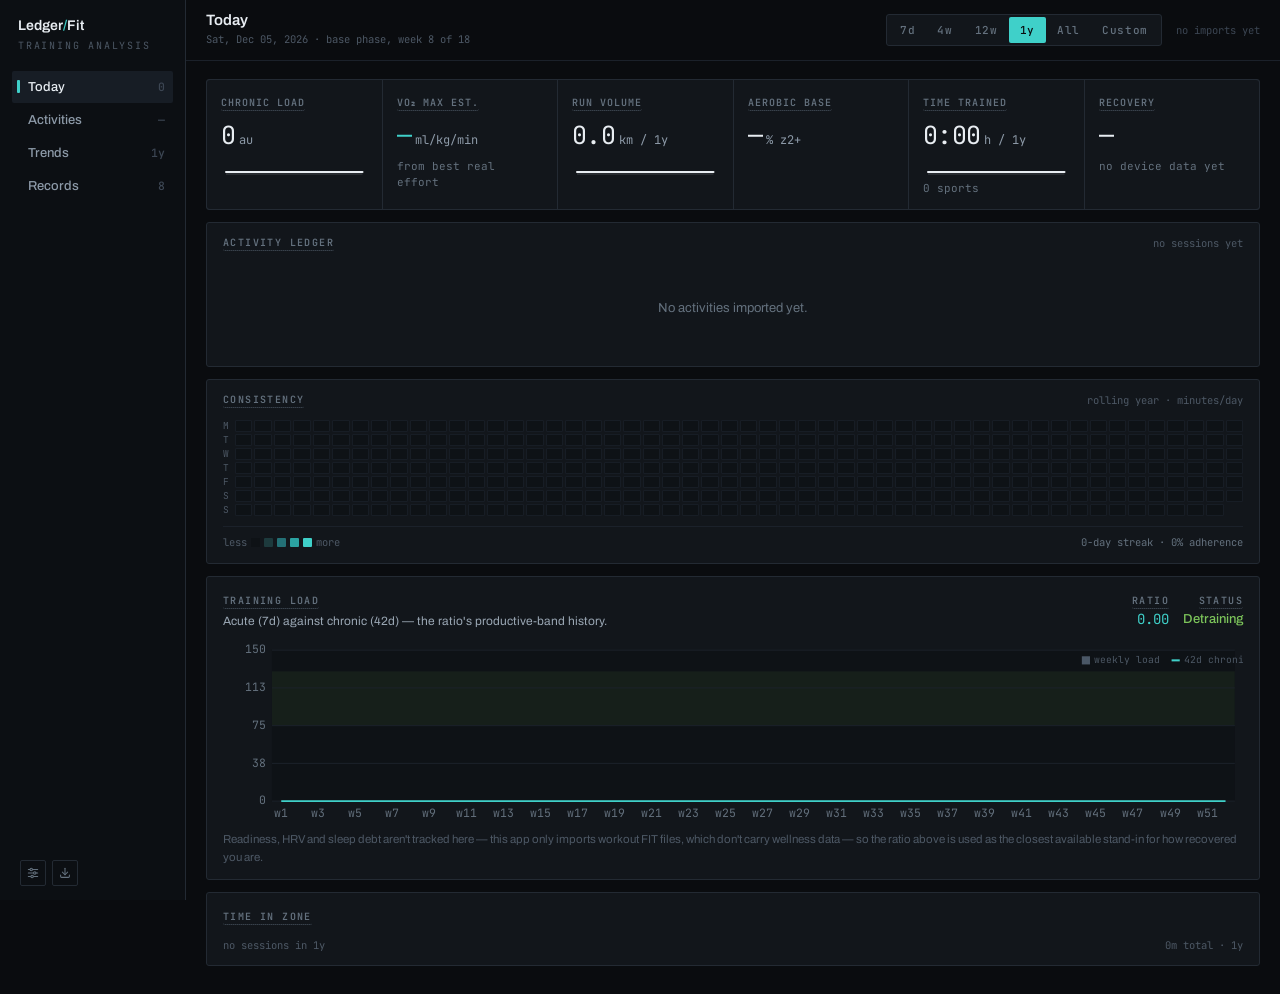
==== index.html @ d6f20e90 "first commit" ====
<!DOCTYPE html>
<html lang="en">
  <head>
    <meta charset="UTF-8" />
    <meta name="viewport" content="width=device-width, initial-scale=1.0" />
    <title>Pacebeat</title>
    <link rel="icon" type="image/svg+xml" href="data:image/svg+xml,<svg xmlns='http://www.w3.org/2000/svg' viewBox='0 0 100 100'><text y='.9em' font-size='90'>📊</text></svg>" />
    <script type="module" crossorigin src="/assets/index-_tfZ-83n.js"></script>
    <link rel="stylesheet" crossorigin href="/assets/index-BT9qgERa.css">
  </head>
  <body>
  </body>
</html>
---- assets/index-BT9qgERa.css ----
@font-face{font-family:Archivo;font-style:normal;font-weight:400;font-display:swap;src:url(/assets/archivo-latin-variable-E0tuGl4L.woff2) format("woff2")}@font-face{font-family:Archivo;font-style:normal;font-weight:500;font-display:swap;src:url(/assets/archivo-latin-variable-E0tuGl4L.woff2) format("woff2")}@font-face{font-family:Archivo;font-style:normal;font-weight:600;font-display:swap;src:url(/assets/archivo-latin-variable-E0tuGl4L.woff2) format("woff2")}@font-face{font-family:Archivo;font-style:normal;font-weight:700;font-display:swap;src:url(/assets/archivo-latin-variable-E0tuGl4L.woff2) format("woff2")}@font-face{font-family:JetBrains Mono;font-style:normal;font-weight:300;font-display:swap;src:url(/assets/jetbrains-mono-latin-variable-B9CIFXIH.woff2) format("woff2")}@font-face{font-family:JetBrains Mono;font-style:normal;font-weight:400;font-display:swap;src:url(/assets/jetbrains-mono-latin-variable-B9CIFXIH.woff2) format("woff2")}@font-face{font-family:JetBrains Mono;font-style:normal;font-weight:500;font-display:swap;src:url(/assets/jetbrains-mono-latin-variable-B9CIFXIH.woff2) format("woff2")}@font-face{font-family:JetBrains Mono;font-style:normal;font-weight:600;font-display:swap;src:url(/assets/jetbrains-mono-latin-variable-B9CIFXIH.woff2) format("woff2")}*{box-sizing:border-box}:root{color-scheme:dark;--bg-app: #0a0c0f;--bg-nav: #0c0f13;--bg-panel: #12161b;--bg-well: #0e1216;--bg-row-active: #151b22;--bg-row-hover: #171d25;--line-panel: #232a33;--line-soft: #1b212a;--line-row: #161c23;--radius: 3px;--radius-sm: 2px;--ink-1: #e8edf2;--ink-2: #c3ced9;--ink-3: #9aa7b4;--ink-4: #8d9aa8;--ink-5: #64717e;--ink-6: #4d5865;--ink-7: #3c4653;--accent: #3fd0c9;--accent-hover: #7ce4de;--neutral-bar: #3a4553;--neutral-bar-last: #5f6e80;--neutral-bar-alt: #38434f;--neutral-line: #4a5766;--zone-1: #5d8ee0;--zone-2: #3fc0c9;--zone-3: #7cc45a;--zone-4: #e3a53d;--zone-5: #e2603f;--sport-running: #3fd0c9;--sport-cycling: #7cc45a;--sport-pool-swim: #5d8ee0;--sport-cardio: #e3a53d;--sport-other: #8d9aa8;--positive: #7cc45a;--caution: #e3a53d;--alert: #e2603f;--heat-0: #0e1216;--heat-1: #1d3a3d;--heat-2: #237076;--heat-3: #2ba3a2;--heat-4: #3fd0c9;--font-sans: "Archivo", ui-sans-serif, system-ui, -apple-system, sans-serif;--font-mono: "JetBrains Mono", ui-monospace, "SF Mono", "Cascadia Mono", "Consolas", monospace;--page: var(--bg-app);--surface: var(--bg-panel);--surface-sunken: var(--bg-well);--ink: var(--ink-1);--ink-secondary: var(--ink-3);--ink-muted: var(--ink-5);--border: var(--line-panel);--border-strong: var(--ink-6);--hairline: var(--line-row);--good: var(--positive);--good-text: var(--positive);--warning: var(--caution);--serious: var(--alert);--critical: var(--alert);--font: var(--font-mono)}html,body{margin:0;padding:0;background:var(--bg-app);color:var(--ink-2);font-family:var(--font-sans);font-size:14px;line-height:1.4;min-height:100vh;-webkit-font-smoothing:antialiased}a{color:var(--accent);text-decoration:none}a:hover{color:var(--accent-hover)}.info-label{position:relative;display:inline-flex;align-items:center;gap:4px;cursor:help;border:none;border-bottom:1px dotted var(--ink-6);background:none;padding:0;margin:0;color:inherit;font-family:inherit;font-size:inherit;font-weight:inherit;letter-spacing:inherit;text-transform:inherit;line-height:inherit;text-align:inherit}.info-label .info-tip{position:absolute;bottom:100%;left:0;transform:translateY(-6px);background:var(--bg-well);border:1px solid var(--line-panel);border-radius:var(--radius);padding:7px 9px;font-family:var(--font-sans);font-weight:400;font-size:11.5px;letter-spacing:normal;text-transform:none;color:var(--ink-2);line-height:1.4;white-space:normal;width:max-content;max-width:230px;opacity:0;visibility:hidden;pointer-events:none;transition:opacity .12s ease;z-index:20}.info-label:hover .info-tip,.info-label:focus-visible .info-tip{opacity:1;visibility:visible}h1,h2,h3,h4{margin:0;font-weight:600}button{font-family:inherit;font-size:inherit;color:inherit;cursor:pointer;background:none;border:1px solid transparent;border-radius:var(--radius-sm);padding:5px 10px;transition:background .1s,border-color .1s,color .1s}input,select,textarea{font-family:var(--font-mono);font-size:inherit;padding:6px 9px;border:1px solid var(--line-panel);border-radius:var(--radius-sm);background:var(--bg-well);color:var(--ink-1);width:100%}input:focus,select:focus,textarea:focus{outline:none;border-color:var(--accent)}label{display:block;margin-bottom:5px;font-weight:500;font-size:13px;color:var(--ink-3)}.mono{font-family:var(--font-mono);font-variant-numeric:tabular-nums}.flex{display:flex;gap:10px}.flex-col{flex-direction:column}.flex-wrap{flex-wrap:wrap}.items-center{align-items:center}.items-baseline{align-items:baseline}.justify-between{justify-content:space-between}.gap-1{gap:4px}.gap-2{gap:6px}.gap-4{gap:14px}.mt-2{margin-top:6px}.mt-4{margin-top:12px}.mb-2{margin-bottom:6px}.mb-4{margin-bottom:12px}.grid{display:grid;gap:12px}.grid-2{grid-template-columns:repeat(2,1fr)}.grid-3{grid-template-columns:repeat(3,1fr)}.grid-4{grid-template-columns:repeat(4,1fr)}@media (max-width: 768px){.grid-2,.grid-3,.grid-4{grid-template-columns:1fr}}.shell{display:flex;min-height:100vh;align-items:flex-start}.main{flex:1;min-width:0}.screen{padding:18px 20px 28px;display:flex;flex-direction:column;gap:12px;overflow-x:clip}.panel-row-2{display:grid;grid-template-columns:repeat(auto-fit,minmax(min(max(560px,calc(50% - 6px)),100%),1fr));gap:12px;align-items:start}.panel-row-2-wide{grid-template-columns:repeat(auto-fit,minmax(min(max(600px,calc(50% - 6px)),100%),1fr))}.panel-row-3{display:grid;grid-template-columns:repeat(auto-fit,minmax(min(300px,100%),1fr));gap:12px;align-items:start}.panel,.card{background:var(--bg-panel);border:1px solid var(--line-panel);border-radius:var(--radius);padding:13px 16px}.section-title{font-family:var(--font-sans);font-weight:600;font-size:14px;color:var(--ink-1)}.panel-head{display:flex;align-items:center;justify-content:space-between;gap:12px;flex-wrap:wrap}.panel-label{font-family:var(--font-mono);font-weight:600;font-size:10px;letter-spacing:.14em;text-transform:uppercase;color:var(--ink-5)}.panel-meta{font-family:var(--font-mono);font-size:10.5px;color:var(--ink-6);white-space:nowrap}.panel-prose{font-family:var(--font-sans);font-size:12px;line-height:1.4;color:var(--ink-3);margin:4px 0 0}.chart-explainer{font-family:var(--font-sans);font-size:11.5px;line-height:1.5;color:var(--ink-6);margin:10px 0 0}.chart-axis-label{font-family:var(--font-mono);font-size:var(--chart-label-fs, 11.5px);fill:var(--ink-5)}.sidebar{width:186px;flex-shrink:0;position:sticky;top:0;height:100vh;background:var(--bg-nav);border-right:1px solid var(--line-panel);display:flex;flex-direction:column;padding:16px 12px 14px}.wordmark{font-family:var(--font-sans);font-weight:600;font-size:14px;color:var(--ink-1);padding:0 6px}.wordmark .slash{color:var(--accent)}.sidebar-sublabel{font-family:var(--font-mono);font-size:10px;letter-spacing:.18em;color:var(--ink-6);padding:3px 6px 0;text-transform:uppercase}.sidebar-nav{display:flex;flex-direction:column;margin-top:18px;gap:1px}.sidebar-nav-item{all:unset;box-sizing:border-box;display:flex;align-items:center;gap:8px;padding:7px 8px 7px 5px;border-radius:var(--radius-sm);cursor:pointer;color:var(--ink-4);font-family:var(--font-sans);font-weight:500;font-size:13px}.sidebar-nav-item:hover,.sidebar-nav-item.active{background:var(--bg-row-hover);color:var(--ink-1)}.sidebar-nav-marker{width:3px;height:13px;border-radius:1px;background:transparent;flex-shrink:0}.sidebar-nav-item.active .sidebar-nav-marker{background:var(--accent)}.sidebar-nav-label{flex:1}.sidebar-nav-badge{font-family:var(--font-mono);font-size:11.5px;color:var(--ink-7)}.sidebar-footer{margin-top:auto;display:flex;flex-direction:column;gap:10px}.sidebar-tools{display:flex;gap:6px;padding:0 8px}.header{position:sticky;top:0;z-index:5;display:flex;align-items:center;justify-content:space-between;gap:16px;padding:13px 20px;background:var(--bg-app);border-bottom:1px solid var(--line-soft)}.custom-range-row{padding:10px 24px 16px;background:var(--bg-app);border-bottom:1px solid var(--line-soft)}.header-title{font-family:var(--font-sans);font-weight:600;font-size:15px;line-height:1;color:var(--ink-1)}.header-subline{font-family:var(--font-mono);font-size:10.5px;color:var(--ink-6);margin-top:4px}.header-right{display:flex;align-items:center;gap:14px;flex-shrink:0}.synced-label{font-family:var(--font-mono);font-size:10.5px;color:var(--ink-7);white-space:nowrap}.segmented{display:inline-flex;gap:0;background:var(--bg-panel);border:1px solid var(--line-panel);border-radius:var(--radius);padding:2px}.segmented button{display:inline-flex;align-items:center;gap:6px;padding:5px 10px;border-radius:var(--radius-sm);font-family:var(--font-mono);font-weight:500;font-size:11px;letter-spacing:.06em;color:var(--ink-5)}.segmented button:hover{color:var(--ink-2)}.segmented button.active{background:var(--accent);color:var(--bg-app)}.trends-filter-bar{display:flex;flex-direction:column;gap:14px}.trends-filter-title{color:var(--ink-3);margin-bottom:2px}.trends-filter-controls{display:flex;flex-wrap:wrap;align-items:flex-end;gap:20px}.trends-filter-field{display:flex;flex-direction:column;gap:6px}.trends-filter-row{display:flex;flex-direction:column;gap:6px;flex:1;min-width:220px}.trends-filter-select{background:var(--bg-panel);border:1px solid var(--line-panel);border-radius:var(--radius-sm);color:var(--ink-1);font-family:var(--font-mono);font-size:12px;padding:5px 8px}.trends-filter-select:hover{border-color:var(--ink-6)}.trends-filter-select:focus-visible{outline:1px solid var(--accent)}.filter-pill-swatch{width:6px;height:6px;border-radius:50%;flex-shrink:0}.date-slider{width:100%;user-select:none}.date-slider-track{position:relative;height:4px;margin:20px 8px 6px;background:var(--line-panel);border-radius:2px}.date-slider-fill{position:absolute;top:0;height:100%;background:var(--accent);border-radius:2px}.date-slider-handle{all:unset;position:absolute;top:50%;width:14px;height:14px;border-radius:50%;background:var(--accent);border:2px solid var(--bg-app);box-shadow:0 0 0 1px var(--accent);transform:translate(-50%,-50%);cursor:grab;touch-action:none;box-sizing:border-box}.date-slider-handle:hover,.date-slider-handle:focus-visible{background:var(--accent-hover)}.date-slider-handle.dragging{cursor:grabbing}.date-slider-tooltip{position:absolute;top:-20px;left:50%;transform:translate(-50%);font-family:var(--font-mono);font-size:10px;color:var(--ink-3);white-space:nowrap}.date-slider-bounds{display:flex;justify-content:space-between;font-family:var(--font-mono);font-size:10px;color:var(--ink-6);padding:0 4px}.icon-btn{display:inline-flex;align-items:center;justify-content:center;width:26px;height:26px;padding:0;background:transparent;color:var(--ink-5);border:1px solid var(--line-panel);border-radius:var(--radius-sm)}.icon-btn:hover{color:var(--ink-1);border-color:var(--ink-6);background:var(--bg-row-hover)}.icon-btn.active{color:var(--accent);border-color:var(--accent)}.icon-btn svg{width:14px;height:14px}.btn{display:inline-flex;align-items:center;gap:6px;font-weight:500;white-space:nowrap;border-radius:var(--radius-sm);font-size:13px}.btn-primary{background:var(--accent);border-color:var(--accent);color:var(--bg-app)}.btn-primary:hover{background:var(--accent-hover);border-color:var(--accent-hover)}.btn-secondary{background:var(--bg-well);color:var(--ink-2);border:1px solid var(--line-panel)}.btn-secondary:hover{border-color:var(--ink-6);color:var(--ink-1)}.btn-danger{background:transparent;color:var(--alert);border:1px solid color-mix(in srgb,var(--alert) 40%,transparent)}.btn-danger:hover{background:color-mix(in srgb,var(--alert) 10%,transparent)}.btn-sm{padding:3px 9px;font-size:13px}.stat-strip{display:flex;flex-wrap:wrap;gap:1px;background:var(--line-panel);border:1px solid var(--line-panel);border-radius:var(--radius)}.stat-cell:first-child{border-top-left-radius:var(--radius);border-bottom-left-radius:var(--radius)}.stat-cell:last-child{border-top-right-radius:var(--radius);border-bottom-right-radius:var(--radius)}.stat-cell{flex:1 1 152px;background:var(--bg-panel);padding:12px 14px}.stat-cell-wide{flex-basis:158px}.stat-cell-narrow{flex-basis:96px}.stat-cell-label{font-family:var(--font-mono);font-weight:600;font-size:10px;letter-spacing:.1em;text-transform:uppercase;color:var(--ink-5)}.stat-cell-value-row{display:flex;align-items:baseline;gap:4px;margin-top:7px;white-space:nowrap}.stat-cell-value{font-family:var(--font-mono);font-size:25px;letter-spacing:-.03em;color:var(--ink-1)}.stat-cell-value.hero{font-size:21px;letter-spacing:-.02em}.stat-cell-value.accent{color:var(--accent)}.stat-cell-unit{font-family:var(--font-mono);font-size:12px;color:var(--ink-4)}.stat-cell-delta{font-family:var(--font-mono);font-size:11px;margin-top:6px}.stat-cell-delta.positive{color:var(--positive)}.stat-cell-delta.caution{color:var(--caution)}.stat-cell-delta.alert{color:var(--alert)}.stat-cell-delta.neutral{color:var(--ink-5)}.stat-cell-sparkline{margin-top:6px;display:block;height:16px}.chip{display:inline-flex;align-items:center;padding:4px 7px;border-radius:var(--radius-sm);border:1px solid #2e3947;font-family:var(--font-mono);font-weight:500;font-size:10.5px;letter-spacing:.08em;text-transform:uppercase;color:var(--ink-3)}.chip-positive{border-color:var(--positive);color:var(--positive)}.table-wrap{overflow-x:auto}table{width:100%;border-collapse:collapse;font-variant-numeric:tabular-nums;font-size:12.5px}th,td{padding:7px 8px;text-align:right;border-bottom:1px solid var(--line-row);white-space:nowrap}th:first-child,td:first-child{text-align:left}th{font-family:var(--font-mono);font-weight:600;color:var(--ink-6);font-size:9.5px;text-transform:uppercase;letter-spacing:.13em;border-bottom:1px solid var(--line-panel)}td{font-family:var(--font-mono);color:var(--ink-2)}tbody tr{transition:background .1s}tbody tr:hover td{background:var(--bg-row-hover)}tbody tr.row-active td{background:var(--bg-row-active)}tbody tr:last-child td{border-bottom:none}tr.clickable-row{cursor:pointer}tr.clickable-row:focus-visible{outline:1px solid var(--accent);outline-offset:-1px}.meter{display:flex;flex-direction:column;gap:5px}.meter-head{display:flex;justify-content:space-between;align-items:baseline;font-family:var(--font-sans);font-size:12.5px}.meter-head .meter-name{font-weight:500;color:var(--ink-2)}.meter-head .meter-value{font-family:var(--font-mono);font-weight:400;color:var(--ink-1)}.meter-track{position:relative;height:5px;border-radius:1px;background:var(--bg-well);overflow:visible}.meter-fill{height:100%;border-radius:1px;background:var(--meter-fill, var(--accent));transition:width .3s ease}.zone-key{display:flex;flex-wrap:wrap;gap:10px;margin-top:8px}.zone-key-item{display:inline-flex;align-items:center;gap:5px;font-family:var(--font-mono);font-size:10.5px;color:var(--ink-6)}.zone-key-swatch{width:9px;height:3px;border-radius:1px}.import-file-list{display:flex;flex-direction:column;max-height:240px;overflow-y:auto}.import-file-row{display:flex;align-items:center;gap:8px;padding:5px 10px;font-size:13px}.import-file-status{flex-shrink:0;width:16px;height:16px;display:flex;align-items:center;justify-content:center}.status-dot{width:5px;height:5px;border-radius:50%;background:var(--ink-6)}.import-file-name{flex-shrink:1;min-width:0;overflow:hidden;text-overflow:ellipsis;white-space:nowrap;color:var(--ink-2)}.import-file-message{flex-shrink:0;margin-left:auto;font-family:var(--font-mono);font-size:12px;text-align:right;max-width:45%;overflow:hidden;text-overflow:ellipsis;white-space:nowrap}.spinner{width:12px;height:12px;border-radius:50%;border:2px solid color-mix(in srgb,var(--accent) 25%,transparent);border-top-color:var(--accent);animation:spin .7s linear infinite}@keyframes spin{to{transform:rotate(360deg)}}.dropzone{border:1px dashed var(--ink-6);border-radius:var(--radius);padding:28px 20px;text-align:center;transition:border-color .15s,background .15s}.dropzone:hover,.dropzone.active{border-color:var(--accent);background:color-mix(in srgb,var(--accent) 6%,transparent)}.sr-only{position:absolute;width:1px;height:1px;padding:0;margin:-1px;overflow:hidden;clip:rect(0,0,0,0);white-space:nowrap;border:0}.toolbar{display:flex;gap:6px;flex-wrap:wrap;align-items:center}.toolbar>*{flex-shrink:0}.empty-state{text-align:center;padding:36px 20px;color:var(--ink-5);font-size:13px}.empty-state .empty-icon{width:28px;height:28px;margin:0 auto 10px;color:var(--ink-7)}.kicker{font-family:var(--font-mono);font-size:10px;font-weight:600;text-transform:uppercase;letter-spacing:.12em;color:var(--ink-5)}.modal-overlay{position:fixed;inset:0;background:#0009;display:flex;align-items:center;justify-content:center;z-index:100;padding:16px}.modal{background:var(--bg-panel);border:1px solid var(--line-panel);border-radius:var(--radius);padding:18px;min-width:320px;max-width:90vw;max-height:85vh;overflow-y:auto}.chart-tooltip{position:absolute;transform:translate(-50%,-100%);margin-top:-12px;background:var(--bg-panel);border:1px solid var(--line-panel);border-radius:var(--radius-sm);padding:6px 9px;font-size:12px;pointer-events:none;white-space:nowrap;z-index:5}.chart-tooltip-row{display:flex;align-items:center;gap:8px}.chart-tooltip-label{color:var(--ink-4)}.chart-tooltip-value{font-family:var(--font-mono);font-weight:500;color:var(--ink-1)}.load-chart-wrap.svelte-f2vr96{position:relative}.load-chart-svg.svelte-f2vr96{width:100%;height:auto;display:block}.legend-label.svelte-f2vr96{font-family:var(--font-mono);font-size:9.5px;fill:var(--ink-6)}.th-sort-btn.svelte-2zq8o8{background:none;border:none;padding:0;margin:0;font:inherit;color:inherit;text-transform:inherit;letter-spacing:inherit;cursor:pointer}.th-sort-btn.svelte-2zq8o8:hover{color:var(--ink-3)}.th-sort-btn.active.svelte-2zq8o8{color:var(--accent)}.session-cell.svelte-2zq8o8{display:flex;align-items:center;gap:7px}.sport-bar.svelte-2zq8o8{width:2px;height:14px;border-radius:1px;flex-shrink:0}.session-name.svelte-2zq8o8{font-family:var(--font-sans);font-weight:500;font-size:13px;color:var(--ink-1);white-space:nowrap}.sport-tag.svelte-2zq8o8{font-family:var(--font-mono);font-size:10px;color:var(--ink-6);white-space:nowrap}.pr-flag.svelte-2zq8o8{font-family:var(--font-mono);font-weight:600;font-size:10px;letter-spacing:.06em;color:var(--accent)}.zone-mini.svelte-2zq8o8{display:flex;width:44px;height:10px;border-radius:2px;overflow:hidden}.zone-mini-segment.svelte-2zq8o8{min-width:0}.heatmap.svelte-efjs80{display:flex;flex-direction:column;gap:10px}.heatmap-grid.svelte-efjs80{display:flex;gap:2px;position:relative}.heatmap-day-labels.svelte-efjs80{display:flex;flex-direction:column;gap:2px;margin-right:4px}.day-label.svelte-efjs80{font-size:9.5px;color:var(--ink-6);height:12px;line-height:12px}.heatmap-column.svelte-efjs80{display:flex;flex-direction:column;gap:2px;flex:1;min-width:0}.heatmap-cell.svelte-efjs80{height:12px;border-radius:1px}.heatmap-cell.rest.svelte-efjs80{box-shadow:inset 0 0 0 1px var(--bg-row-hover)}.heatmap-cell.future.svelte-efjs80{background:transparent}.heatmap-legend.svelte-efjs80{display:flex;align-items:center;gap:4px;padding-top:8px;border-top:1px solid var(--line-soft)}.legend-text.svelte-efjs80{font-size:10.5px;color:var(--ink-6)}.legend-swatch.svelte-efjs80{width:9px;height:9px;border-radius:1px}.legend-stats.svelte-efjs80{margin-left:auto;font-size:10.5px;color:var(--ink-5)}.zone-bar.svelte-a86xac{display:flex;width:100%;border-radius:var(--radius-sm);overflow:hidden}.zone-bar-segment.svelte-a86xac{display:flex;align-items:center;justify-content:center;min-width:0}.zone-bar-label.svelte-a86xac{font-family:var(--font-mono);font-weight:500;font-size:10.5px;color:var(--bg-app)}.sparkline.svelte-pz5mwn{display:block;width:100%;overflow:visible}.skeleton.svelte-tl058d{background:linear-gradient(90deg,var(--bg-well) 25%,var(--line-panel) 37%,var(--bg-well) 63%);background-size:400% 100%;animation:svelte-tl058d-skeleton-shimmer 1.4s ease infinite}@media (prefers-reduced-motion: reduce){.skeleton.svelte-tl058d{animation:none;background:var(--bg-well)}}@keyframes svelte-tl058d-skeleton-shimmer{0%{background-position:100% 50%}to{background-position:0 50%}}.streams-stack.svelte-twvpuf{position:relative;cursor:crosshair}.stream-track.svelte-twvpuf{margin-bottom:8px}.stream-track-head.svelte-twvpuf{display:flex;align-items:baseline;gap:8px;margin-bottom:4px}.stream-track-label.svelte-twvpuf{font-family:var(--font-mono);font-weight:600;font-size:9.5px;letter-spacing:.13em;text-transform:uppercase}.stream-track-unit.svelte-twvpuf{font-family:var(--font-mono);font-size:10px;color:var(--ink-7)}.stream-track-summary.svelte-twvpuf{margin-left:auto;font-family:var(--font-mono);font-size:10px;color:var(--ink-6)}.stream-track-box.svelte-twvpuf{position:relative;background:var(--bg-well);border:1px solid var(--line-soft);border-radius:var(--radius-sm)}.stream-track-svg.svelte-twvpuf{width:100%;height:100%;display:block}.stream-gridline.svelte-twvpuf{stroke:var(--line-soft);stroke-width:1}.stream-mean-line.svelte-twvpuf{stroke:var(--ink-4);stroke-width:1;stroke-dasharray:3 3;vector-effect:non-scaling-stroke}.stream-corner-label.svelte-twvpuf{position:absolute;left:6px;font-family:var(--font-mono);font-size:9.5px;color:var(--ink-7);pointer-events:none}.stream-corner-label.top.svelte-twvpuf{top:3px}.stream-corner-label.bottom.svelte-twvpuf{bottom:3px}.stream-cursor-line.svelte-twvpuf{position:absolute;top:0;bottom:0;width:1px;background:var(--accent);pointer-events:none}.stream-cursor-dot.svelte-twvpuf{position:absolute;top:-4px;width:7px;height:7px;margin-left:-3px;border-radius:4px;background:var(--accent);pointer-events:none}.stream-time-axis.svelte-twvpuf{display:flex;justify-content:space-between;margin-top:2px;font-size:10px;color:var(--ink-6)}.route-panel.svelte-1quzyl3{display:flex;flex-direction:column;flex:1;min-height:0}.route-well.svelte-1quzyl3{position:relative;flex:1;min-height:290px;background:var(--bg-well);border:1px solid var(--line-soft);border-radius:var(--radius-sm);padding:9px;display:flex}.route-svg.svelte-1quzyl3{width:100%;height:100%;display:block}.route-annotation.svelte-1quzyl3{position:absolute;font-size:10px;line-height:1.5;color:var(--ink-6)}.bottom-left.svelte-1quzyl3{left:12px;bottom:8px}.route-panel.svelte-1gs7d65{display:flex;flex-direction:column;flex:1;min-height:0}.route-well.svelte-1gs7d65{position:relative;flex:1;min-height:290px;background:var(--bg-well);border:1px solid var(--line-soft);border-radius:var(--radius-sm);padding:9px;display:flex}.route-svg.svelte-1gs7d65{width:100%;height:100%;display:block}.route-annotation.svelte-1gs7d65{position:absolute;font-size:10px;line-height:1.5;color:var(--ink-6)}.bottom-left.svelte-1gs7d65{left:12px;bottom:8px}.pace-bar-cell.svelte-h5yyjr{display:flex;align-items:center;gap:8px}.pace-bar-track.svelte-h5yyjr{position:relative;flex:1;height:9px;background:var(--bg-well);border-radius:1px}.pace-bar-fill.svelte-h5yyjr{position:absolute;top:0;bottom:0;border-radius:1px}.pace-bar-avg-tick.svelte-h5yyjr{position:absolute;top:-2px;width:1px;height:13px;background:var(--neutral-bar-last)}.pace-bar-value.svelte-h5yyjr{font-size:12px;width:44px;text-align:right;flex-shrink:0}.row-muted.svelte-ulzcxz{color:var(--ink-6)}.zones-list.svelte-1n29fvd{display:flex;flex-direction:column;gap:8px}.zone-row-head.svelte-1n29fvd{display:flex;align-items:baseline;gap:8px}.zone-num.svelte-1n29fvd{font-family:var(--font-mono);font-weight:600;font-size:11.5px;flex-shrink:0}.zone-name.svelte-1n29fvd{font-family:var(--font-sans);font-weight:500;font-size:12px;color:var(--ink-2);flex-shrink:0}.zone-range.svelte-1n29fvd{font-size:10px;color:var(--ink-6);flex:1}.zone-duration.svelte-1n29fvd{font-size:12.5px;color:var(--ink-1);text-align:right}.zone-percent.svelte-1n29fvd{font-size:10.5px;color:var(--ink-5);width:24px;text-align:right;flex-shrink:0}.zone-track.svelte-1n29fvd{height:7px;border-radius:1px;background:var(--bg-well);overflow:hidden;margin-top:4px}.zone-fill.svelte-1n29fvd{height:100%}.skeleton-chart.svelte-1fnnkcl{display:flex;flex-direction:column;gap:8px}.skeleton-chart-axis.svelte-1fnnkcl{display:flex;justify-content:space-between}.skeleton-rows.svelte-1r2j532{display:flex;flex-direction:column;gap:12px;padding:4px 0}.activity-skeleton.svelte-7xozfx{display:flex;flex-direction:column;gap:12px}.activities-list-panel.svelte-7xozfx{flex:1;display:flex;flex-direction:column;min-height:calc(100vh - 100px)}.activities-list-panel.svelte-7xozfx .table-wrap{flex:1;overflow-y:auto}.back-link.svelte-7xozfx{align-self:flex-start;border:none;background:none;padding:0;font-size:10.5px;letter-spacing:.04em;color:var(--ink-5);cursor:pointer}.back-link.svelte-7xozfx:hover{color:var(--accent)}.activity-hero-row.svelte-7xozfx{display:flex;align-items:flex-start;justify-content:space-between;gap:18px;flex-wrap:wrap}.activity-title-row.svelte-7xozfx{display:flex;align-items:baseline;gap:12px;flex-wrap:wrap}.activity-title.svelte-7xozfx{font-family:var(--font-sans);font-weight:600;font-size:22px;color:var(--ink-1)}.activity-date.svelte-7xozfx{font-size:10.5px;letter-spacing:.14em;color:var(--ink-6)}.chip-row.svelte-7xozfx{display:flex;gap:6px;flex-wrap:wrap;margin-top:10px}.meta-grid.svelte-7xozfx{display:grid;grid-template-columns:repeat(2,1fr);row-gap:14px;column-gap:24px}.meta-item.svelte-7xozfx{display:flex;flex-direction:column;gap:5px}.meta-label{font-family:var(--font-mono);font-weight:600;font-size:9px;letter-spacing:.1em;text-transform:uppercase;color:var(--ink-6)}.meta-value.svelte-7xozfx{font-family:var(--font-mono);color:var(--ink-1);font-size:15px}.volume-wrap.svelte-6w4tv9{width:100%}.volume-svg.svelte-6w4tv9{width:100%;height:auto;display:block}.scatter-wrap.svelte-vagvpl{position:relative}.scatter-svg.svelte-vagvpl{width:100%;height:auto;display:block}.scatter-footer.svelte-vagvpl{display:flex;margin-top:8px;font-size:11px;color:var(--ink-5)}.stack-svg.svelte-bq58s1{width:100%;height:auto;display:block}.hist-wrap.svelte-91c6my{width:100%;position:relative}.hist-svg.svelte-91c6my{width:100%;height:auto;display:block}.hist-footer.svelte-91c6my{display:flex;gap:14px;margin-top:8px;font-size:11px;color:var(--ink-5)}.record-cell.svelte-rwjkfe{display:flex;align-items:center;gap:7px}.sport-bar.svelte-rwjkfe{width:2px;height:14px;border-radius:1px;flex-shrink:0}.record-label.svelte-rwjkfe{font-family:var(--font-sans);font-weight:500;font-size:13px;color:var(--ink-1);white-space:nowrap}.new-flag.svelte-rwjkfe{font-family:var(--font-mono);font-weight:600;font-size:10px;color:var(--accent)}.record-value.svelte-rwjkfe{font-size:15px;color:var(--ink-1)}.curve-wrap.svelte-31ip1t{position:relative}.curve-svg.svelte-31ip1t{width:100%;height:auto;display:block}.crosshair.svelte-31ip1t{stroke:var(--border-strong);stroke-width:1;stroke-dasharray:3 3}.curve-footer.svelte-31ip1t{display:flex;align-items:center;gap:12px;margin-top:8px;font-size:10.5px}.curve-explainer.svelte-31ip1t{margin:10px 0 0;font-size:11.5px;line-height:1.5;color:var(--ink-6)}.chart-tooltip.svelte-31ip1t{position:absolute;--tx: -50%;--ty: -100%;transform:translate(var(--tx),var(--ty));margin-top:-12px;background:var(--surface);border:1px solid var(--border);border-radius:var(--radius-sm);padding:6px 10px;font-size:11.5px;pointer-events:none;white-space:nowrap;z-index:5}.chart-tooltip.below.svelte-31ip1t{--ty: 0%;margin-top:12px}.chart-tooltip.align-start.svelte-31ip1t{--tx: 0%}.chart-tooltip.align-end.svelte-31ip1t{--tx: -100%}.chart-tooltip-title.svelte-31ip1t{font-family:var(--font-sans);font-weight:500;color:var(--ink-1);margin-bottom:3px}.chart-tooltip-row.svelte-31ip1t{display:flex;align-items:center;gap:6px}.chart-tooltip-swatch.svelte-31ip1t{width:7px;height:7px;border-radius:50%;flex-shrink:0}.chart-tooltip-label.svelte-31ip1t{color:var(--ink-5)}.chart-tooltip-value.svelte-31ip1t{margin-left:auto;padding-left:10px;font-family:var(--font-mono);font-weight:600;color:var(--ink-1);font-variant-numeric:tabular-nums}.chart-tooltip-delta.svelte-31ip1t{margin-top:4px;padding-top:4px;border-top:1px solid var(--border);text-align:right;font-family:var(--font-mono);font-weight:600}.ladder-grid.svelte-1bsc4o2{display:grid;grid-template-columns:repeat(auto-fit,minmax(240px,1fr));gap:12px 24px}.ladder-column.svelte-1bsc4o2{display:flex;flex-direction:column;gap:4px}.ladder-head.svelte-1bsc4o2{display:flex;justify-content:space-between;align-items:baseline;padding-bottom:6px;border-bottom:1px solid var(--line-soft)}.ladder-sport.svelte-1bsc4o2{font-family:var(--font-sans);font-weight:500;font-size:13px;color:var(--ink-2)}.ladder-best.svelte-1bsc4o2{font-size:13px;color:var(--ink-1);white-space:nowrap}.ladder-row.svelte-1bsc4o2{position:relative;display:flex;align-items:center;gap:8px;padding:0 4px;margin:0 -4px;border-radius:3px}.ladder-row.clickable.svelte-1bsc4o2{cursor:pointer}.ladder-row.clickable.svelte-1bsc4o2:hover,.ladder-row.clickable.svelte-1bsc4o2:focus-visible{background:var(--bg-well);outline:none}.chart-tooltip.svelte-1bsc4o2{position:absolute;background:var(--surface);border:1px solid var(--border);border-radius:var(--radius-sm);padding:6px 10px;font-family:var(--font-sans);font-size:11.5px;color:var(--ink-1);line-height:1.4;white-space:nowrap;pointer-events:none;z-index:5}.ladder-tooltip.svelte-1bsc4o2{left:50%;top:100%;transform:translate(-50%,6px);opacity:0;visibility:hidden;transition:opacity .1s ease}.ladder-row.clickable.svelte-1bsc4o2:hover .ladder-tooltip:where(.svelte-1bsc4o2),.ladder-row.clickable.svelte-1bsc4o2:focus-visible .ladder-tooltip:where(.svelte-1bsc4o2){opacity:1;visibility:visible}.ladder-label.svelte-1bsc4o2{width:48px;flex-shrink:0;font-family:var(--font-sans);font-size:12px;color:var(--ink-5)}.ladder-meter.svelte-1bsc4o2{flex:1;height:8px;background:var(--bg-well);border-radius:1px;overflow:hidden}.ladder-meter-fill.svelte-1bsc4o2{height:100%}.ladder-value.svelte-1bsc4o2{width:64px;flex-shrink:0;text-align:right;font-size:12px;color:var(--ink-2);white-space:nowrap}
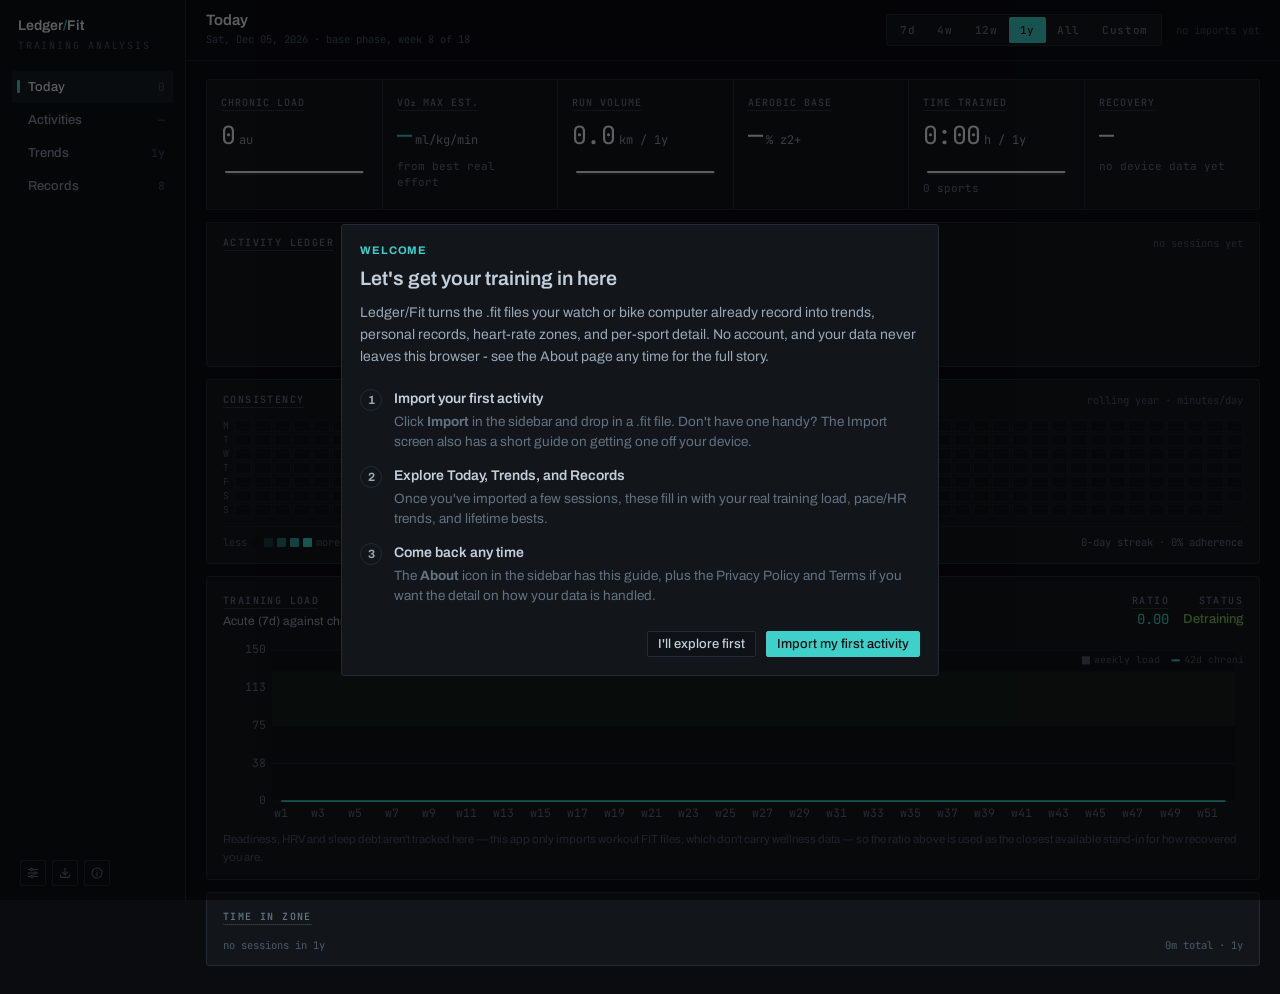
==== commit 30dc43ef: "update" ====
--- a/index.html
+++ b/index.html
@@ -5,8 +5,8 @@
     <meta name="viewport" content="width=device-width, initial-scale=1.0" />
     <title>Pacebeat</title>
     <link rel="icon" type="image/svg+xml" href="data:image/svg+xml,<svg xmlns='http://www.w3.org/2000/svg' viewBox='0 0 100 100'><text y='.9em' font-size='90'>📊</text></svg>" />
-    <script type="module" crossorigin src="/assets/index-_tfZ-83n.js"></script>
-    <link rel="stylesheet" crossorigin href="/assets/index-BT9qgERa.css">
+    <script type="module" crossorigin src="/assets/index-sx_TNQk0.js"></script>
+    <link rel="stylesheet" crossorigin href="/assets/index-B8M_EznE.css">
   </head>
   <body>
   </body>
--- a/assets/index-B8M_EznE.css
+++ b/assets/index-B8M_EznE.css
@@ -0,0 +1 @@
+@font-face{font-family:Archivo;font-style:normal;font-weight:400;font-display:swap;src:url(/assets/archivo-latin-variable-E0tuGl4L.woff2) format("woff2")}@font-face{font-family:Archivo;font-style:normal;font-weight:500;font-display:swap;src:url(/assets/archivo-latin-variable-E0tuGl4L.woff2) format("woff2")}@font-face{font-family:Archivo;font-style:normal;font-weight:600;font-display:swap;src:url(/assets/archivo-latin-variable-E0tuGl4L.woff2) format("woff2")}@font-face{font-family:Archivo;font-style:normal;font-weight:700;font-display:swap;src:url(/assets/archivo-latin-variable-E0tuGl4L.woff2) format("woff2")}@font-face{font-family:JetBrains Mono;font-style:normal;font-weight:300;font-display:swap;src:url(/assets/jetbrains-mono-latin-variable-B9CIFXIH.woff2) format("woff2")}@font-face{font-family:JetBrains Mono;font-style:normal;font-weight:400;font-display:swap;src:url(/assets/jetbrains-mono-latin-variable-B9CIFXIH.woff2) format("woff2")}@font-face{font-family:JetBrains Mono;font-style:normal;font-weight:500;font-display:swap;src:url(/assets/jetbrains-mono-latin-variable-B9CIFXIH.woff2) format("woff2")}@font-face{font-family:JetBrains Mono;font-style:normal;font-weight:600;font-display:swap;src:url(/assets/jetbrains-mono-latin-variable-B9CIFXIH.woff2) format("woff2")}*{box-sizing:border-box}:root{color-scheme:dark;--bg-app: #0a0c0f;--bg-nav: #0c0f13;--bg-panel: #12161b;--bg-well: #0e1216;--bg-row-active: #151b22;--bg-row-hover: #171d25;--line-panel: #232a33;--line-soft: #1b212a;--line-row: #161c23;--radius: 3px;--radius-sm: 2px;--ink-1: #e8edf2;--ink-2: #c3ced9;--ink-3: #9aa7b4;--ink-4: #8d9aa8;--ink-5: #64717e;--ink-6: #4d5865;--ink-7: #3c4653;--accent: #3fd0c9;--accent-hover: #7ce4de;--neutral-bar: #3a4553;--neutral-bar-last: #5f6e80;--neutral-bar-alt: #38434f;--neutral-line: #4a5766;--zone-1: #5d8ee0;--zone-2: #3fc0c9;--zone-3: #7cc45a;--zone-4: #e3a53d;--zone-5: #e2603f;--sport-running: #3fd0c9;--sport-cycling: #7cc45a;--sport-pool-swim: #5d8ee0;--sport-cardio: #e3a53d;--sport-other: #8d9aa8;--positive: #7cc45a;--caution: #e3a53d;--alert: #e2603f;--heat-0: #0e1216;--heat-1: #1d3a3d;--heat-2: #237076;--heat-3: #2ba3a2;--heat-4: #3fd0c9;--font-sans: "Archivo", ui-sans-serif, system-ui, -apple-system, sans-serif;--font-mono: "JetBrains Mono", ui-monospace, "SF Mono", "Cascadia Mono", "Consolas", monospace;--page: var(--bg-app);--surface: var(--bg-panel);--surface-sunken: var(--bg-well);--ink: var(--ink-1);--ink-secondary: var(--ink-3);--ink-muted: var(--ink-5);--border: var(--line-panel);--border-strong: var(--ink-6);--hairline: var(--line-row);--good: var(--positive);--good-text: var(--positive);--warning: var(--caution);--serious: var(--alert);--critical: var(--alert);--font: var(--font-mono)}html,body{margin:0;padding:0;background:var(--bg-app);color:var(--ink-2);font-family:var(--font-sans);font-size:14px;line-height:1.4;min-height:100vh;-webkit-font-smoothing:antialiased}a{color:var(--accent);text-decoration:none}a:hover{color:var(--accent-hover)}.info-label{position:relative;display:inline-flex;align-items:center;gap:4px;cursor:help;border:none;border-bottom:1px dotted var(--ink-6);background:none;padding:0;margin:0;color:inherit;font-family:inherit;font-size:inherit;font-weight:inherit;letter-spacing:inherit;text-transform:inherit;line-height:inherit;text-align:inherit}.info-label .info-tip{position:absolute;bottom:100%;left:0;transform:translateY(-6px);background:var(--bg-well);border:1px solid var(--line-panel);border-radius:var(--radius);padding:7px 9px;font-family:var(--font-sans);font-weight:400;font-size:11.5px;letter-spacing:normal;text-transform:none;color:var(--ink-2);line-height:1.4;white-space:normal;width:max-content;max-width:230px;opacity:0;visibility:hidden;pointer-events:none;transition:opacity .12s ease;z-index:20}.info-label:hover .info-tip,.info-label:focus-visible .info-tip{opacity:1;visibility:visible}h1,h2,h3,h4{margin:0;font-weight:600}button{font-family:inherit;font-size:inherit;color:inherit;cursor:pointer;background:none;border:1px solid transparent;border-radius:var(--radius-sm);padding:5px 10px;transition:background .1s,border-color .1s,color .1s}input,select,textarea{font-family:var(--font-mono);font-size:inherit;padding:6px 9px;border:1px solid var(--line-panel);border-radius:var(--radius-sm);background:var(--bg-well);color:var(--ink-1);width:100%}input:focus,select:focus,textarea:focus{outline:none;border-color:var(--accent)}label{display:block;margin-bottom:5px;font-weight:500;font-size:13px;color:var(--ink-3)}.mono{font-family:var(--font-mono);font-variant-numeric:tabular-nums}.flex{display:flex;gap:10px}.flex-col{flex-direction:column}.flex-wrap{flex-wrap:wrap}.items-center{align-items:center}.items-baseline{align-items:baseline}.justify-between{justify-content:space-between}.gap-1{gap:4px}.gap-2{gap:6px}.gap-4{gap:14px}.mt-2{margin-top:6px}.mt-4{margin-top:12px}.mb-2{margin-bottom:6px}.mb-4{margin-bottom:12px}.grid{display:grid;gap:12px}.grid-2{grid-template-columns:repeat(2,1fr)}.grid-3{grid-template-columns:repeat(3,1fr)}.grid-4{grid-template-columns:repeat(4,1fr)}@media (max-width: 768px){.grid-2,.grid-3,.grid-4{grid-template-columns:1fr}}.shell{display:flex;min-height:100vh;align-items:flex-start}.main{flex:1;min-width:0}.screen{padding:18px 20px 28px;display:flex;flex-direction:column;gap:12px;overflow-x:clip}.panel-row-2{display:grid;grid-template-columns:repeat(auto-fit,minmax(min(max(560px,calc(50% - 6px)),100%),1fr));gap:12px;align-items:start}.panel-row-2-wide{grid-template-columns:repeat(auto-fit,minmax(min(max(600px,calc(50% - 6px)),100%),1fr))}.panel-row-3{display:grid;grid-template-columns:repeat(auto-fit,minmax(min(300px,100%),1fr));gap:12px;align-items:start}.panel,.card{background:var(--bg-panel);border:1px solid var(--line-panel);border-radius:var(--radius);padding:13px 16px}.section-title{font-family:var(--font-sans);font-weight:600;font-size:14px;color:var(--ink-1)}.panel-head{display:flex;align-items:center;justify-content:space-between;gap:12px;flex-wrap:wrap}.panel-label{font-family:var(--font-mono);font-weight:600;font-size:10px;letter-spacing:.14em;text-transform:uppercase;color:var(--ink-5)}.panel-meta{font-family:var(--font-mono);font-size:10.5px;color:var(--ink-6);white-space:nowrap}.panel-prose{font-family:var(--font-sans);font-size:12px;line-height:1.4;color:var(--ink-3);margin:4px 0 0}.chart-explainer{font-family:var(--font-sans);font-size:11.5px;line-height:1.5;color:var(--ink-6);margin:10px 0 0}.chart-axis-label{font-family:var(--font-mono);font-size:var(--chart-label-fs, 11.5px);fill:var(--ink-5)}.sidebar{width:186px;flex-shrink:0;position:sticky;top:0;height:100vh;background:var(--bg-nav);border-right:1px solid var(--line-panel);display:flex;flex-direction:column;padding:16px 12px 14px}.wordmark{font-family:var(--font-sans);font-weight:600;font-size:14px;color:var(--ink-1);padding:0 6px}.wordmark .slash{color:var(--accent)}.sidebar-sublabel{font-family:var(--font-mono);font-size:10px;letter-spacing:.18em;color:var(--ink-6);padding:3px 6px 0;text-transform:uppercase}.sidebar-nav{display:flex;flex-direction:column;margin-top:18px;gap:1px}.sidebar-nav-item{all:unset;box-sizing:border-box;display:flex;align-items:center;gap:8px;padding:7px 8px 7px 5px;border-radius:var(--radius-sm);cursor:pointer;color:var(--ink-4);font-family:var(--font-sans);font-weight:500;font-size:13px}.sidebar-nav-item:hover,.sidebar-nav-item.active{background:var(--bg-row-hover);color:var(--ink-1)}.sidebar-nav-marker{width:3px;height:13px;border-radius:1px;background:transparent;flex-shrink:0}.sidebar-nav-item.active .sidebar-nav-marker{background:var(--accent)}.sidebar-nav-label{flex:1}.sidebar-nav-badge{font-family:var(--font-mono);font-size:11.5px;color:var(--ink-7)}.sidebar-footer{margin-top:auto;display:flex;flex-direction:column;gap:10px}.sidebar-tools{display:flex;gap:6px;padding:0 8px}.header{position:sticky;top:0;z-index:5;display:flex;align-items:center;justify-content:space-between;gap:16px;padding:13px 20px;background:var(--bg-app);border-bottom:1px solid var(--line-soft)}.custom-range-row{padding:10px 24px 16px;background:var(--bg-app);border-bottom:1px solid var(--line-soft)}.header-title{font-family:var(--font-sans);font-weight:600;font-size:15px;line-height:1;color:var(--ink-1)}.header-subline{font-family:var(--font-mono);font-size:10.5px;color:var(--ink-6);margin-top:4px}.header-right{display:flex;align-items:center;gap:14px;flex-shrink:0}.synced-label{font-family:var(--font-mono);font-size:10.5px;color:var(--ink-7);white-space:nowrap}.segmented{display:inline-flex;gap:0;background:var(--bg-panel);border:1px solid var(--line-panel);border-radius:var(--radius);padding:2px}.segmented button{display:inline-flex;align-items:center;gap:6px;padding:5px 10px;border-radius:var(--radius-sm);font-family:var(--font-mono);font-weight:500;font-size:11px;letter-spacing:.06em;color:var(--ink-5)}.segmented button:hover{color:var(--ink-2)}.segmented button.active{background:var(--accent);color:var(--bg-app)}.trends-filter-bar{display:flex;flex-direction:column;gap:14px}.trends-filter-title{color:var(--ink-3);margin-bottom:2px}.trends-filter-controls{display:flex;flex-wrap:wrap;align-items:flex-end;gap:20px}.trends-filter-field{display:flex;flex-direction:column;gap:6px}.trends-filter-row{display:flex;flex-direction:column;gap:6px;flex:1;min-width:220px}.trends-filter-select{background:var(--bg-panel);border:1px solid var(--line-panel);border-radius:var(--radius-sm);color:var(--ink-1);font-family:var(--font-mono);font-size:12px;padding:5px 8px}.trends-filter-select:hover{border-color:var(--ink-6)}.trends-filter-select:focus-visible{outline:1px solid var(--accent)}.filter-pill-swatch{width:6px;height:6px;border-radius:50%;flex-shrink:0}.date-slider{width:100%;user-select:none}.date-slider-track{position:relative;height:4px;margin:20px 8px 6px;background:var(--line-panel);border-radius:2px}.date-slider-fill{position:absolute;top:0;height:100%;background:var(--accent);border-radius:2px}.date-slider-handle{all:unset;position:absolute;top:50%;width:14px;height:14px;border-radius:50%;background:var(--accent);border:2px solid var(--bg-app);box-shadow:0 0 0 1px var(--accent);transform:translate(-50%,-50%);cursor:grab;touch-action:none;box-sizing:border-box}.date-slider-handle:hover,.date-slider-handle:focus-visible{background:var(--accent-hover)}.date-slider-handle.dragging{cursor:grabbing}.date-slider-tooltip{position:absolute;top:-20px;left:50%;transform:translate(-50%);font-family:var(--font-mono);font-size:10px;color:var(--ink-3);white-space:nowrap}.date-slider-bounds{display:flex;justify-content:space-between;font-family:var(--font-mono);font-size:10px;color:var(--ink-6);padding:0 4px}.icon-btn{display:inline-flex;align-items:center;justify-content:center;width:26px;height:26px;padding:0;background:transparent;color:var(--ink-5);border:1px solid var(--line-panel);border-radius:var(--radius-sm)}.icon-btn:hover{color:var(--ink-1);border-color:var(--ink-6);background:var(--bg-row-hover)}.icon-btn.active{color:var(--accent);border-color:var(--accent)}.icon-btn.spotlight{color:var(--accent);border-color:var(--accent);animation:icon-spotlight-pulse 1.1s ease-out 3}@keyframes icon-spotlight-pulse{0%{box-shadow:0 0 color-mix(in srgb,var(--accent) 55%,transparent)}70%{box-shadow:0 0 0 8px color-mix(in srgb,var(--accent) 0%,transparent)}to{box-shadow:0 0 color-mix(in srgb,var(--accent) 0%,transparent)}}.icon-btn svg{width:14px;height:14px}.btn{display:inline-flex;align-items:center;gap:6px;font-weight:500;white-space:nowrap;border-radius:var(--radius-sm);font-size:13px}.btn-primary{background:var(--accent);border-color:var(--accent);color:var(--bg-app)}.btn-primary:hover{background:var(--accent-hover);border-color:var(--accent-hover)}.btn-secondary{background:var(--bg-well);color:var(--ink-2);border:1px solid var(--line-panel)}.btn-secondary:hover{border-color:var(--ink-6);color:var(--ink-1)}.btn-danger{background:transparent;color:var(--alert);border:1px solid color-mix(in srgb,var(--alert) 40%,transparent)}.btn-danger:hover{background:color-mix(in srgb,var(--alert) 10%,transparent)}.btn-sm{padding:3px 9px;font-size:13px}.stat-strip{display:flex;flex-wrap:wrap;gap:1px;background:var(--line-panel);border:1px solid var(--line-panel);border-radius:var(--radius)}.stat-cell:first-child{border-top-left-radius:var(--radius);border-bottom-left-radius:var(--radius)}.stat-cell:last-child{border-top-right-radius:var(--radius);border-bottom-right-radius:var(--radius)}.stat-cell{flex:1 1 152px;background:var(--bg-panel);padding:12px 14px}.stat-cell-wide{flex-basis:158px}.stat-cell-narrow{flex-basis:96px}.stat-cell-label{font-family:var(--font-mono);font-weight:600;font-size:10px;letter-spacing:.1em;text-transform:uppercase;color:var(--ink-5)}.stat-cell-value-row{display:flex;align-items:baseline;gap:4px;margin-top:7px;white-space:nowrap}.stat-cell-value{font-family:var(--font-mono);font-size:25px;letter-spacing:-.03em;color:var(--ink-1)}.stat-cell-value.hero{font-size:21px;letter-spacing:-.02em}.stat-cell-value.accent{color:var(--accent)}.stat-cell-unit{font-family:var(--font-mono);font-size:12px;color:var(--ink-4)}.stat-cell-delta{font-family:var(--font-mono);font-size:11px;margin-top:6px}.stat-cell-delta.positive{color:var(--positive)}.stat-cell-delta.caution{color:var(--caution)}.stat-cell-delta.alert{color:var(--alert)}.stat-cell-delta.neutral{color:var(--ink-5)}.stat-cell-sparkline{margin-top:6px;display:block;height:16px}.chip{display:inline-flex;align-items:center;padding:4px 7px;border-radius:var(--radius-sm);border:1px solid #2e3947;font-family:var(--font-mono);font-weight:500;font-size:10.5px;letter-spacing:.08em;text-transform:uppercase;color:var(--ink-3)}.chip-positive{border-color:var(--positive);color:var(--positive)}.table-wrap{overflow-x:auto}table{width:100%;border-collapse:collapse;font-variant-numeric:tabular-nums;font-size:12.5px}th,td{padding:7px 8px;text-align:right;border-bottom:1px solid var(--line-row);white-space:nowrap}th:first-child,td:first-child{text-align:left}th{font-family:var(--font-mono);font-weight:600;color:var(--ink-6);font-size:9.5px;text-transform:uppercase;letter-spacing:.13em;border-bottom:1px solid var(--line-panel)}td{font-family:var(--font-mono);color:var(--ink-2)}tbody tr{transition:background .1s}tbody tr:hover td{background:var(--bg-row-hover)}tbody tr.row-active td{background:var(--bg-row-active)}tbody tr:last-child td{border-bottom:none}tr.clickable-row{cursor:pointer}tr.clickable-row:focus-visible{outline:1px solid var(--accent);outline-offset:-1px}.meter{display:flex;flex-direction:column;gap:5px}.meter-head{display:flex;justify-content:space-between;align-items:baseline;font-family:var(--font-sans);font-size:12.5px}.meter-head .meter-name{font-weight:500;color:var(--ink-2)}.meter-head .meter-value{font-family:var(--font-mono);font-weight:400;color:var(--ink-1)}.meter-track{position:relative;height:5px;border-radius:1px;background:var(--bg-well);overflow:visible}.meter-fill{height:100%;border-radius:1px;background:var(--meter-fill, var(--accent));transition:width .3s ease}.zone-key{display:flex;flex-wrap:wrap;gap:10px;margin-top:8px}.zone-key-item{display:inline-flex;align-items:center;gap:5px;font-family:var(--font-mono);font-size:10.5px;color:var(--ink-6)}.zone-key-swatch{width:9px;height:3px;border-radius:1px}.import-guide{border:1px solid var(--line-soft);border-radius:var(--radius-sm);padding:10px 12px}.import-guide summary{cursor:pointer;font-size:13.5px;font-weight:600;color:var(--ink-secondary);list-style:none}.import-guide summary::-webkit-details-marker{display:none}.import-guide summary:before{content:"▸";display:inline-block;margin-right:6px;color:var(--ink-muted);transition:transform .15s ease}.import-guide[open] summary:before{transform:rotate(90deg)}.import-guide-list{margin:10px 0 2px;padding-left:18px;color:var(--ink-muted);font-size:13px;line-height:1.5}.import-guide-list li+li{margin-top:8px}.import-guide-list code{font-size:12px}.import-file-list{display:flex;flex-direction:column;max-height:240px;overflow-y:auto}.import-file-row{display:flex;align-items:center;gap:8px;padding:5px 10px;font-size:13px}.import-file-status{flex-shrink:0;width:16px;height:16px;display:flex;align-items:center;justify-content:center}.status-dot{width:5px;height:5px;border-radius:50%;background:var(--ink-6)}.import-file-name{flex-shrink:1;min-width:0;overflow:hidden;text-overflow:ellipsis;white-space:nowrap;color:var(--ink-2)}.import-file-message{flex-shrink:0;margin-left:auto;font-family:var(--font-mono);font-size:12px;text-align:right;max-width:45%;overflow:hidden;text-overflow:ellipsis;white-space:nowrap}.spinner{width:12px;height:12px;border-radius:50%;border:2px solid color-mix(in srgb,var(--accent) 25%,transparent);border-top-color:var(--accent);animation:spin .7s linear infinite}@keyframes spin{to{transform:rotate(360deg)}}.dropzone{border:1px dashed var(--ink-6);border-radius:var(--radius);padding:28px 20px;text-align:center;transition:border-color .15s,background .15s}.dropzone:hover,.dropzone.active{border-color:var(--accent);background:color-mix(in srgb,var(--accent) 6%,transparent)}.sr-only{position:absolute;width:1px;height:1px;padding:0;margin:-1px;overflow:hidden;clip:rect(0,0,0,0);white-space:nowrap;border:0}.toolbar{display:flex;gap:6px;flex-wrap:wrap;align-items:center}.toolbar>*{flex-shrink:0}.empty-state{text-align:center;padding:36px 20px;color:var(--ink-5);font-size:13px}.empty-state .empty-icon{width:28px;height:28px;margin:0 auto 10px;color:var(--ink-7)}.kicker{font-family:var(--font-mono);font-size:10px;font-weight:600;text-transform:uppercase;letter-spacing:.12em;color:var(--ink-5)}.modal-overlay{position:fixed;inset:0;background:#0009;display:flex;align-items:center;justify-content:center;z-index:100;padding:16px}.modal{background:var(--bg-panel);border:1px solid var(--line-panel);border-radius:var(--radius);padding:18px;min-width:320px;max-width:90vw;max-height:85vh;overflow-y:auto}.chart-tooltip{position:absolute;transform:translate(-50%,-100%);margin-top:-12px;background:var(--bg-panel);border:1px solid var(--line-panel);border-radius:var(--radius-sm);padding:6px 9px;font-size:12px;pointer-events:none;white-space:nowrap;z-index:5}.chart-tooltip-row{display:flex;align-items:center;gap:8px}.chart-tooltip-label{color:var(--ink-4)}.chart-tooltip-value{font-family:var(--font-mono);font-weight:500;color:var(--ink-1)}.welcome-head.svelte-1et61ur{max-width:560px}.welcome-kicker.svelte-1et61ur{font-size:11px;font-weight:700;letter-spacing:.08em;text-transform:uppercase;color:var(--accent);margin-bottom:6px}.welcome-title.svelte-1et61ur{margin:0 0 10px;font-size:1.4rem}.welcome-lede.svelte-1et61ur{margin:0;color:var(--ink-secondary);font-size:14px;line-height:1.55}.welcome-steps.svelte-1et61ur{margin-top:22px;display:flex;flex-direction:column;gap:14px;max-width:560px}.welcome-step.svelte-1et61ur{display:flex;gap:12px;align-items:flex-start}.welcome-step-num.svelte-1et61ur{flex-shrink:0;width:22px;height:22px;border-radius:50%;border:1px solid var(--line-panel);color:var(--ink-secondary);font-size:12px;font-weight:700;display:flex;align-items:center;justify-content:center}.welcome-step-title.svelte-1et61ur{font-weight:600;font-size:14px;margin-bottom:3px}.welcome-step-body.svelte-1et61ur{color:var(--ink-muted);font-size:13.5px;line-height:1.5}.welcome-actions.svelte-1et61ur{margin-top:24px;display:flex;justify-content:flex-end;gap:10px}.release-notes-list.svelte-1w8t59o{max-width:560px;display:flex;flex-direction:column;gap:16px}.release-note-head.svelte-1w8t59o{display:flex;align-items:baseline;justify-content:space-between;margin-bottom:8px}.release-note-version.svelte-1w8t59o{font-size:15px;font-weight:700;color:var(--ink-1)}.release-note-date.svelte-1w8t59o{font-size:12.5px;color:var(--ink-muted)}.release-note-changes.svelte-1w8t59o{margin:0;padding-left:18px;color:var(--ink-secondary);font-size:13.5px;line-height:1.55}.release-note-changes.svelte-1w8t59o li:where(.svelte-1w8t59o)+li:where(.svelte-1w8t59o){margin-top:6px}.load-chart-wrap.svelte-f2vr96{position:relative}.load-chart-svg.svelte-f2vr96{width:100%;height:auto;display:block}.legend-label.svelte-f2vr96{font-family:var(--font-mono);font-size:9.5px;fill:var(--ink-6)}.th-sort-btn.svelte-2zq8o8{background:none;border:none;padding:0;margin:0;font:inherit;color:inherit;text-transform:inherit;letter-spacing:inherit;cursor:pointer}.th-sort-btn.svelte-2zq8o8:hover{color:var(--ink-3)}.th-sort-btn.active.svelte-2zq8o8{color:var(--accent)}.session-cell.svelte-2zq8o8{display:flex;align-items:center;gap:7px}.sport-bar.svelte-2zq8o8{width:2px;height:14px;border-radius:1px;flex-shrink:0}.session-name.svelte-2zq8o8{font-family:var(--font-sans);font-weight:500;font-size:13px;color:var(--ink-1);white-space:nowrap}.sport-tag.svelte-2zq8o8{font-family:var(--font-mono);font-size:10px;color:var(--ink-6);white-space:nowrap}.pr-flag.svelte-2zq8o8{font-family:var(--font-mono);font-weight:600;font-size:10px;letter-spacing:.06em;color:var(--accent)}.zone-mini.svelte-2zq8o8{display:flex;width:44px;height:10px;border-radius:2px;overflow:hidden}.zone-mini-segment.svelte-2zq8o8{min-width:0}.heatmap.svelte-efjs80{display:flex;flex-direction:column;gap:10px}.heatmap-grid.svelte-efjs80{display:flex;gap:2px;position:relative}.heatmap-day-labels.svelte-efjs80{display:flex;flex-direction:column;gap:2px;margin-right:4px}.day-label.svelte-efjs80{font-size:9.5px;color:var(--ink-6);height:12px;line-height:12px}.heatmap-column.svelte-efjs80{display:flex;flex-direction:column;gap:2px;flex:1;min-width:0}.heatmap-cell.svelte-efjs80{height:12px;border-radius:1px}.heatmap-cell.rest.svelte-efjs80{box-shadow:inset 0 0 0 1px var(--bg-row-hover)}.heatmap-cell.future.svelte-efjs80{background:transparent}.heatmap-legend.svelte-efjs80{display:flex;align-items:center;gap:4px;padding-top:8px;border-top:1px solid var(--line-soft)}.legend-text.svelte-efjs80{font-size:10.5px;color:var(--ink-6)}.legend-swatch.svelte-efjs80{width:9px;height:9px;border-radius:1px}.legend-stats.svelte-efjs80{margin-left:auto;font-size:10.5px;color:var(--ink-5)}.zone-bar.svelte-a86xac{display:flex;width:100%;border-radius:var(--radius-sm);overflow:hidden}.zone-bar-segment.svelte-a86xac{display:flex;align-items:center;justify-content:center;min-width:0}.zone-bar-label.svelte-a86xac{font-family:var(--font-mono);font-weight:500;font-size:10.5px;color:var(--bg-app)}.sparkline.svelte-pz5mwn{display:block;width:100%;overflow:visible}.skeleton.svelte-tl058d{background:linear-gradient(90deg,var(--bg-well) 25%,var(--line-panel) 37%,var(--bg-well) 63%);background-size:400% 100%;animation:svelte-tl058d-skeleton-shimmer 1.4s ease infinite}@media (prefers-reduced-motion: reduce){.skeleton.svelte-tl058d{animation:none;background:var(--bg-well)}}@keyframes svelte-tl058d-skeleton-shimmer{0%{background-position:100% 50%}to{background-position:0 50%}}.streams-stack.svelte-twvpuf{position:relative;cursor:crosshair}.stream-track.svelte-twvpuf{margin-bottom:8px}.stream-track-head.svelte-twvpuf{display:flex;align-items:baseline;gap:8px;margin-bottom:4px}.stream-track-label.svelte-twvpuf{font-family:var(--font-mono);font-weight:600;font-size:9.5px;letter-spacing:.13em;text-transform:uppercase}.stream-track-unit.svelte-twvpuf{font-family:var(--font-mono);font-size:10px;color:var(--ink-7)}.stream-track-summary.svelte-twvpuf{margin-left:auto;font-family:var(--font-mono);font-size:10px;color:var(--ink-6)}.stream-track-box.svelte-twvpuf{position:relative;background:var(--bg-well);border:1px solid var(--line-soft);border-radius:var(--radius-sm)}.stream-track-svg.svelte-twvpuf{width:100%;height:100%;display:block}.stream-gridline.svelte-twvpuf{stroke:var(--line-soft);stroke-width:1}.stream-mean-line.svelte-twvpuf{stroke:var(--ink-4);stroke-width:1;stroke-dasharray:3 3;vector-effect:non-scaling-stroke}.stream-corner-label.svelte-twvpuf{position:absolute;left:6px;font-family:var(--font-mono);font-size:9.5px;color:var(--ink-7);pointer-events:none}.stream-corner-label.top.svelte-twvpuf{top:3px}.stream-corner-label.bottom.svelte-twvpuf{bottom:3px}.stream-cursor-line.svelte-twvpuf{position:absolute;top:0;bottom:0;width:1px;background:var(--accent);pointer-events:none}.stream-cursor-dot.svelte-twvpuf{position:absolute;top:-4px;width:7px;height:7px;margin-left:-3px;border-radius:4px;background:var(--accent);pointer-events:none}.stream-time-axis.svelte-twvpuf{display:flex;justify-content:space-between;margin-top:2px;font-size:10px;color:var(--ink-6)}.route-panel.svelte-1quzyl3{display:flex;flex-direction:column;flex:1;min-height:0}.route-well.svelte-1quzyl3{position:relative;flex:1;min-height:290px;background:var(--bg-well);border:1px solid var(--line-soft);border-radius:var(--radius-sm);padding:9px;display:flex}.route-svg.svelte-1quzyl3{width:100%;height:100%;display:block}.route-annotation.svelte-1quzyl3{position:absolute;font-size:10px;line-height:1.5;color:var(--ink-6)}.bottom-left.svelte-1quzyl3{left:12px;bottom:8px}.route-panel.svelte-1gs7d65{display:flex;flex-direction:column;flex:1;min-height:0}.route-well.svelte-1gs7d65{position:relative;flex:1;min-height:290px;background:var(--bg-well);border:1px solid var(--line-soft);border-radius:var(--radius-sm);padding:9px;display:flex}.route-svg.svelte-1gs7d65{width:100%;height:100%;display:block}.route-annotation.svelte-1gs7d65{position:absolute;font-size:10px;line-height:1.5;color:var(--ink-6)}.bottom-left.svelte-1gs7d65{left:12px;bottom:8px}.pace-bar-cell.svelte-h5yyjr{display:flex;align-items:center;gap:8px}.pace-bar-track.svelte-h5yyjr{position:relative;flex:1;height:9px;background:var(--bg-well);border-radius:1px}.pace-bar-fill.svelte-h5yyjr{position:absolute;top:0;bottom:0;border-radius:1px}.pace-bar-avg-tick.svelte-h5yyjr{position:absolute;top:-2px;width:1px;height:13px;background:var(--neutral-bar-last)}.pace-bar-value.svelte-h5yyjr{font-size:12px;width:44px;text-align:right;flex-shrink:0}.row-muted.svelte-ulzcxz{color:var(--ink-6)}.zones-list.svelte-1n29fvd{display:flex;flex-direction:column;gap:8px}.zone-row-head.svelte-1n29fvd{display:flex;align-items:baseline;gap:8px}.zone-num.svelte-1n29fvd{font-family:var(--font-mono);font-weight:600;font-size:11.5px;flex-shrink:0}.zone-name.svelte-1n29fvd{font-family:var(--font-sans);font-weight:500;font-size:12px;color:var(--ink-2);flex-shrink:0}.zone-range.svelte-1n29fvd{font-size:10px;color:var(--ink-6);flex:1}.zone-duration.svelte-1n29fvd{font-size:12.5px;color:var(--ink-1);text-align:right}.zone-percent.svelte-1n29fvd{font-size:10.5px;color:var(--ink-5);width:24px;text-align:right;flex-shrink:0}.zone-track.svelte-1n29fvd{height:7px;border-radius:1px;background:var(--bg-well);overflow:hidden;margin-top:4px}.zone-fill.svelte-1n29fvd{height:100%}.skeleton-chart.svelte-1fnnkcl{display:flex;flex-direction:column;gap:8px}.skeleton-chart-axis.svelte-1fnnkcl{display:flex;justify-content:space-between}.skeleton-rows.svelte-1r2j532{display:flex;flex-direction:column;gap:12px;padding:4px 0}.activity-skeleton.svelte-7xozfx{display:flex;flex-direction:column;gap:12px}.activities-list-panel.svelte-7xozfx{flex:1;display:flex;flex-direction:column;min-height:calc(100vh - 100px)}.activities-list-panel.svelte-7xozfx .table-wrap{flex:1;overflow-y:auto}.back-link.svelte-7xozfx{align-self:flex-start;border:none;background:none;padding:5px 10px 5px 6px;margin:0 0 4px -6px;border-radius:var(--radius-sm);font-size:13px;font-weight:600;letter-spacing:.01em;color:var(--ink-2);cursor:pointer}.back-link.svelte-7xozfx:hover{color:var(--accent);background:var(--bg-row-hover)}.activity-hero-row.svelte-7xozfx{display:flex;align-items:flex-start;justify-content:space-between;gap:18px;flex-wrap:wrap}.activity-title-row.svelte-7xozfx{display:flex;align-items:baseline;gap:12px;flex-wrap:wrap}.activity-title.svelte-7xozfx{font-family:var(--font-sans);font-weight:600;font-size:22px;color:var(--ink-1)}.activity-date.svelte-7xozfx{font-size:10.5px;letter-spacing:.14em;color:var(--ink-6)}.chip-row.svelte-7xozfx{display:flex;gap:6px;flex-wrap:wrap;margin-top:10px}.meta-grid.svelte-7xozfx{display:grid;grid-template-columns:repeat(2,1fr);row-gap:14px;column-gap:24px}.meta-item.svelte-7xozfx{display:flex;flex-direction:column;gap:5px}.meta-label{font-family:var(--font-mono);font-weight:600;font-size:9px;letter-spacing:.1em;text-transform:uppercase;color:var(--ink-6)}.meta-value.svelte-7xozfx{font-family:var(--font-mono);color:var(--ink-1);font-size:15px}.volume-wrap.svelte-6w4tv9{width:100%}.volume-svg.svelte-6w4tv9{width:100%;height:auto;display:block}.scatter-wrap.svelte-vagvpl{position:relative}.scatter-svg.svelte-vagvpl{width:100%;height:auto;display:block}.scatter-footer.svelte-vagvpl{display:flex;margin-top:8px;font-size:11px;color:var(--ink-5)}.stack-svg.svelte-bq58s1{width:100%;height:auto;display:block}.hist-wrap.svelte-91c6my{width:100%;position:relative}.hist-svg.svelte-91c6my{width:100%;height:auto;display:block}.hist-footer.svelte-91c6my{display:flex;gap:14px;margin-top:8px;font-size:11px;color:var(--ink-5)}.record-cell.svelte-rwjkfe{display:flex;align-items:center;gap:7px}.sport-bar.svelte-rwjkfe{width:2px;height:14px;border-radius:1px;flex-shrink:0}.record-label.svelte-rwjkfe{font-family:var(--font-sans);font-weight:500;font-size:13px;color:var(--ink-1);white-space:nowrap}.new-flag.svelte-rwjkfe{font-family:var(--font-mono);font-weight:600;font-size:10px;color:var(--accent)}.record-value.svelte-rwjkfe{font-size:15px;color:var(--ink-1)}.curve-wrap.svelte-31ip1t{position:relative}.curve-svg.svelte-31ip1t{width:100%;height:auto;display:block}.crosshair.svelte-31ip1t{stroke:var(--border-strong);stroke-width:1;stroke-dasharray:3 3}.curve-footer.svelte-31ip1t{display:flex;align-items:center;gap:12px;margin-top:8px;font-size:10.5px}.curve-explainer.svelte-31ip1t{margin:10px 0 0;font-size:11.5px;line-height:1.5;color:var(--ink-6)}.chart-tooltip.svelte-31ip1t{position:absolute;--tx: -50%;--ty: -100%;transform:translate(var(--tx),var(--ty));margin-top:-12px;background:var(--surface);border:1px solid var(--border);border-radius:var(--radius-sm);padding:6px 10px;font-size:11.5px;pointer-events:none;white-space:nowrap;z-index:5}.chart-tooltip.below.svelte-31ip1t{--ty: 0%;margin-top:12px}.chart-tooltip.align-start.svelte-31ip1t{--tx: 0%}.chart-tooltip.align-end.svelte-31ip1t{--tx: -100%}.chart-tooltip-title.svelte-31ip1t{font-family:var(--font-sans);font-weight:500;color:var(--ink-1);margin-bottom:3px}.chart-tooltip-row.svelte-31ip1t{display:flex;align-items:center;gap:6px}.chart-tooltip-swatch.svelte-31ip1t{width:7px;height:7px;border-radius:50%;flex-shrink:0}.chart-tooltip-label.svelte-31ip1t{color:var(--ink-5)}.chart-tooltip-value.svelte-31ip1t{margin-left:auto;padding-left:10px;font-family:var(--font-mono);font-weight:600;color:var(--ink-1);font-variant-numeric:tabular-nums}.chart-tooltip-delta.svelte-31ip1t{margin-top:4px;padding-top:4px;border-top:1px solid var(--border);text-align:right;font-family:var(--font-mono);font-weight:600}.ladder-grid.svelte-1bsc4o2{display:grid;grid-template-columns:repeat(auto-fit,minmax(240px,1fr));gap:12px 24px}.ladder-column.svelte-1bsc4o2{display:flex;flex-direction:column;gap:4px}.ladder-head.svelte-1bsc4o2{display:flex;justify-content:space-between;align-items:baseline;padding-bottom:6px;border-bottom:1px solid var(--line-soft)}.ladder-sport.svelte-1bsc4o2{font-family:var(--font-sans);font-weight:500;font-size:13px;color:var(--ink-2)}.ladder-best.svelte-1bsc4o2{font-size:13px;color:var(--ink-1);white-space:nowrap}.ladder-row.svelte-1bsc4o2{position:relative;display:flex;align-items:center;gap:8px;padding:0 4px;margin:0 -4px;border-radius:3px}.ladder-row.clickable.svelte-1bsc4o2{cursor:pointer}.ladder-row.clickable.svelte-1bsc4o2:hover,.ladder-row.clickable.svelte-1bsc4o2:focus-visible{background:var(--bg-well);outline:none}.chart-tooltip.svelte-1bsc4o2{position:absolute;background:var(--surface);border:1px solid var(--border);border-radius:var(--radius-sm);padding:6px 10px;font-family:var(--font-sans);font-size:11.5px;color:var(--ink-1);line-height:1.4;white-space:nowrap;pointer-events:none;z-index:5}.ladder-tooltip.svelte-1bsc4o2{left:50%;top:100%;transform:translate(-50%,6px);opacity:0;visibility:hidden;transition:opacity .1s ease}.ladder-row.clickable.svelte-1bsc4o2:hover .ladder-tooltip:where(.svelte-1bsc4o2),.ladder-row.clickable.svelte-1bsc4o2:focus-visible .ladder-tooltip:where(.svelte-1bsc4o2){opacity:1;visibility:visible}.ladder-label.svelte-1bsc4o2{width:48px;flex-shrink:0;font-family:var(--font-sans);font-size:12px;color:var(--ink-5)}.ladder-meter.svelte-1bsc4o2{flex:1;height:8px;background:var(--bg-well);border-radius:1px;overflow:hidden}.ladder-meter-fill.svelte-1bsc4o2{height:100%}.ladder-value.svelte-1bsc4o2{width:64px;flex-shrink:0;text-align:right;font-size:12px;color:var(--ink-2);white-space:nowrap}
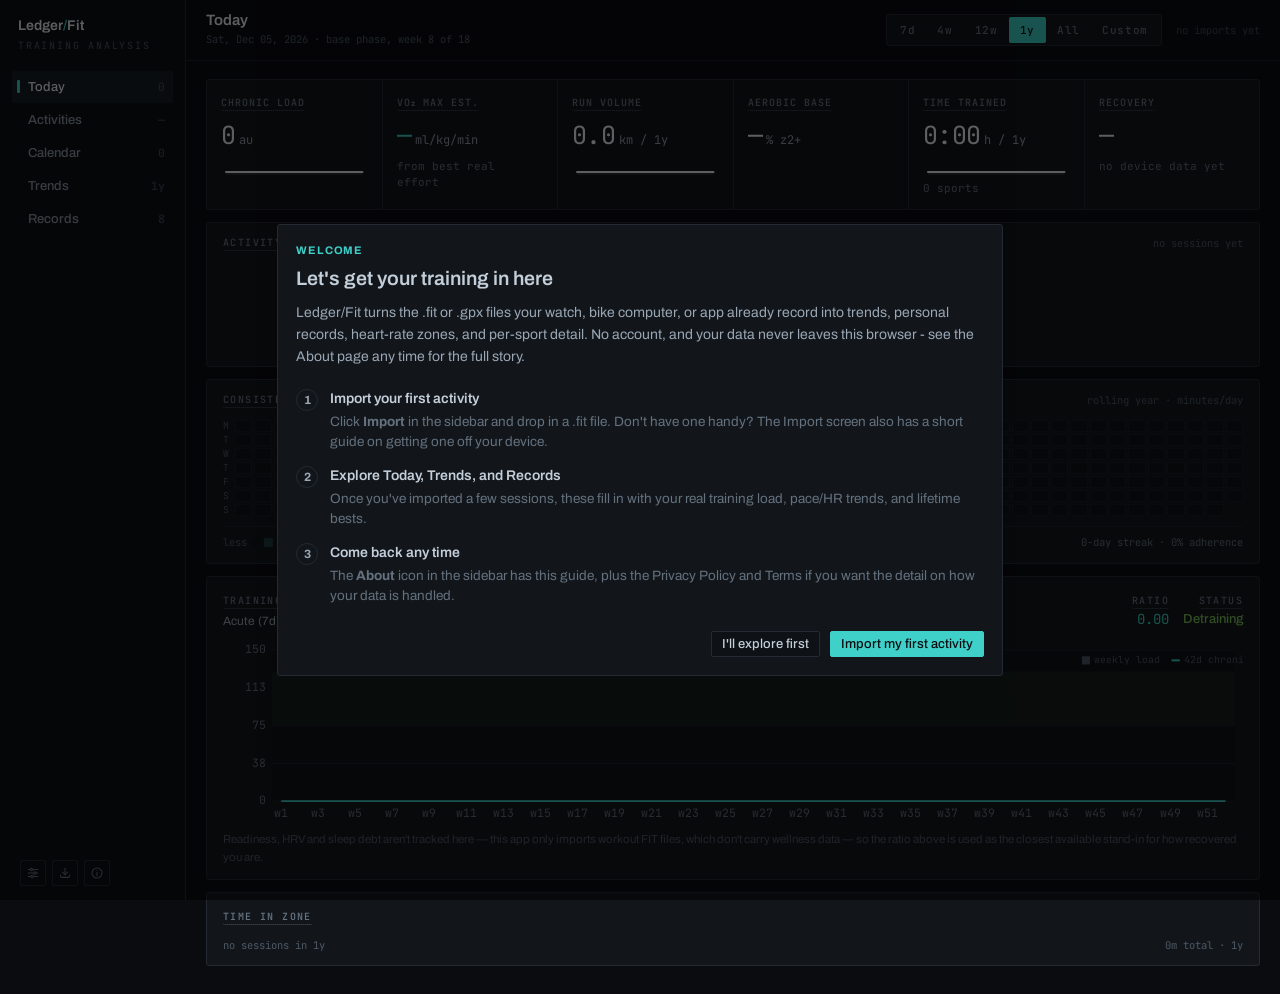
==== commit 23c2df2f: "new version" ====
--- a/index.html
+++ b/index.html
@@ -4,9 +4,13 @@
     <meta charset="UTF-8" />
     <meta name="viewport" content="width=device-width, initial-scale=1.0" />
     <title>Pacebeat</title>
-    <link rel="icon" type="image/svg+xml" href="data:image/svg+xml,<svg xmlns='http://www.w3.org/2000/svg' viewBox='0 0 100 100'><text y='.9em' font-size='90'>📊</text></svg>" />
-    <script type="module" crossorigin src="/assets/index-sx_TNQk0.js"></script>
-    <link rel="stylesheet" crossorigin href="/assets/index-B8M_EznE.css">
+    <meta name="theme-color" content="#0a0c0f" />
+    <meta name="description" content="Local-first training analysis for your Garmin .fit and .gpx activities." />
+    <link rel="icon" type="image/svg+xml" href="/icons/icon.svg" />
+    <link rel="apple-touch-icon" href="/icons/apple-touch-icon.png" />
+    <link rel="manifest" href="/manifest.webmanifest" />
+    <script type="module" crossorigin src="/assets/index-CTA9yAk2.js"></script>
+    <link rel="stylesheet" crossorigin href="/assets/index-D-fRN4Jr.css">
   </head>
   <body>
   </body>
--- a/assets/index-D-fRN4Jr.css
+++ b/assets/index-D-fRN4Jr.css
@@ -0,0 +1 @@
+@font-face{font-family:Archivo;font-style:normal;font-weight:400;font-display:swap;src:url(/assets/archivo-latin-variable-E0tuGl4L.woff2) format("woff2")}@font-face{font-family:Archivo;font-style:normal;font-weight:500;font-display:swap;src:url(/assets/archivo-latin-variable-E0tuGl4L.woff2) format("woff2")}@font-face{font-family:Archivo;font-style:normal;font-weight:600;font-display:swap;src:url(/assets/archivo-latin-variable-E0tuGl4L.woff2) format("woff2")}@font-face{font-family:Archivo;font-style:normal;font-weight:700;font-display:swap;src:url(/assets/archivo-latin-variable-E0tuGl4L.woff2) format("woff2")}@font-face{font-family:JetBrains Mono;font-style:normal;font-weight:300;font-display:swap;src:url(/assets/jetbrains-mono-latin-variable-B9CIFXIH.woff2) format("woff2")}@font-face{font-family:JetBrains Mono;font-style:normal;font-weight:400;font-display:swap;src:url(/assets/jetbrains-mono-latin-variable-B9CIFXIH.woff2) format("woff2")}@font-face{font-family:JetBrains Mono;font-style:normal;font-weight:500;font-display:swap;src:url(/assets/jetbrains-mono-latin-variable-B9CIFXIH.woff2) format("woff2")}@font-face{font-family:JetBrains Mono;font-style:normal;font-weight:600;font-display:swap;src:url(/assets/jetbrains-mono-latin-variable-B9CIFXIH.woff2) format("woff2")}*{box-sizing:border-box}:root{color-scheme:dark;--bg-app: #0a0c0f;--bg-nav: #0c0f13;--bg-panel: #12161b;--bg-well: #0e1216;--bg-row-active: #151b22;--bg-row-hover: #171d25;--line-panel: #232a33;--line-soft: #1b212a;--line-row: #161c23;--line-chip: #2a3340;--radius: 3px;--radius-sm: 2px;--ink-1: #e8edf2;--ink-2: #c3ced9;--ink-3: #9aa7b4;--ink-4: #8d9aa8;--ink-5: #64717e;--ink-6: #4d5865;--ink-7: #3c4653;--accent: #3fd0c9;--accent-hover: #7ce4de;--neutral-bar: #3a4553;--neutral-bar-last: #5f6e80;--neutral-bar-alt: #38434f;--neutral-line: #4a5766;--zone-1: #5d8ee0;--zone-2: #3fc0c9;--zone-3: #7cc45a;--zone-4: #e3a53d;--zone-5: #e2603f;--sport-running: #3fd0c9;--sport-cycling: #7cc45a;--sport-pool-swim: #5d8ee0;--sport-cardio: #e3a53d;--sport-climbing: #a682e0;--sport-other: #8d9aa8;--positive: #7cc45a;--caution: #e3a53d;--alert: #e2603f;--heat-0: #0e1216;--heat-1: #1d3a3d;--heat-2: #237076;--heat-3: #2ba3a2;--heat-4: #3fd0c9;--font-sans: "Archivo", ui-sans-serif, system-ui, -apple-system, sans-serif;--font-mono: "JetBrains Mono", ui-monospace, "SF Mono", "Cascadia Mono", "Consolas", monospace;--header-height: 62px;--page: var(--bg-app);--surface: var(--bg-panel);--surface-sunken: var(--bg-well);--ink: var(--ink-1);--ink-secondary: var(--ink-3);--ink-muted: var(--ink-5);--border: var(--line-panel);--border-strong: var(--ink-6);--hairline: var(--line-row);--good: var(--positive);--good-text: var(--positive);--warning: var(--caution);--serious: var(--alert);--critical: var(--alert);--font: var(--font-mono)}html,body{margin:0;padding:0;background:var(--bg-app);color:var(--ink-2);font-family:var(--font-sans);font-size:14px;line-height:1.4;min-height:100vh;-webkit-font-smoothing:antialiased}a{color:var(--accent);text-decoration:none}a:hover{color:var(--accent-hover)}.info-label{position:relative;display:inline-flex;align-items:center;gap:4px;cursor:help;border:none;border-bottom:1px dotted var(--ink-6);background:none;padding:0;margin:0;color:inherit;font-family:inherit;font-size:inherit;font-weight:inherit;letter-spacing:inherit;text-transform:inherit;line-height:inherit;text-align:inherit}.info-label .info-tip{position:absolute;bottom:100%;left:0;transform:translateY(-6px);background:var(--bg-well);border:1px solid var(--line-panel);border-radius:var(--radius);padding:7px 9px;font-family:var(--font-sans);font-weight:400;font-size:11.5px;letter-spacing:normal;text-transform:none;color:var(--ink-2);line-height:1.4;white-space:normal;width:max-content;max-width:230px;opacity:0;visibility:hidden;pointer-events:none;transition:opacity .12s ease;z-index:20}.info-label:hover .info-tip,.info-label:focus-visible .info-tip{opacity:1;visibility:visible}h1,h2,h3,h4{margin:0;font-weight:600}button{font-family:inherit;font-size:inherit;color:inherit;cursor:pointer;background:none;border:1px solid transparent;border-radius:var(--radius-sm);padding:5px 10px;transition:background .1s,border-color .1s,color .1s}input,select,textarea{font-family:var(--font-mono);font-size:inherit;padding:6px 9px;border:1px solid var(--line-panel);border-radius:var(--radius-sm);background:var(--bg-well);color:var(--ink-1);width:100%}input:focus,select:focus,textarea:focus{outline:none;border-color:var(--accent)}label{display:block;margin-bottom:5px;font-weight:500;font-size:13px;color:var(--ink-3)}.mono{font-family:var(--font-mono);font-variant-numeric:tabular-nums}.flex{display:flex;gap:10px}.flex-col{flex-direction:column}.flex-wrap{flex-wrap:wrap}.items-center{align-items:center}.items-baseline{align-items:baseline}.justify-between{justify-content:space-between}.gap-1{gap:4px}.gap-2{gap:6px}.gap-4{gap:14px}.mt-2{margin-top:6px}.mt-4{margin-top:12px}.mb-2{margin-bottom:6px}.mb-4{margin-bottom:12px}.grid{display:grid;gap:12px}.grid-2{grid-template-columns:repeat(2,1fr)}.grid-3{grid-template-columns:repeat(3,1fr)}.grid-4{grid-template-columns:repeat(4,1fr)}@media (max-width: 768px){.grid-2,.grid-3,.grid-4{grid-template-columns:1fr}}.shell{display:flex;min-height:100vh;align-items:flex-start}.main{flex:1;min-width:0}.screen{padding:18px 20px 28px;display:flex;flex-direction:column;gap:12px;overflow-x:clip}.panel-row-2{display:grid;grid-template-columns:repeat(auto-fit,minmax(min(max(560px,calc(50% - 6px)),100%),1fr));gap:12px;align-items:start}.panel-row-2-wide{grid-template-columns:repeat(auto-fit,minmax(min(max(600px,calc(50% - 6px)),100%),1fr))}.panel-row-3{display:grid;grid-template-columns:repeat(auto-fit,minmax(min(300px,100%),1fr));gap:12px;align-items:start}.panel,.card{background:var(--bg-panel);border:1px solid var(--line-panel);border-radius:var(--radius);padding:13px 16px}.section-title{font-family:var(--font-sans);font-weight:600;font-size:14px;color:var(--ink-1)}.panel-head{display:flex;align-items:center;justify-content:space-between;gap:12px;flex-wrap:wrap}.panel-label{font-family:var(--font-mono);font-weight:600;font-size:10px;letter-spacing:.14em;text-transform:uppercase;color:var(--ink-5)}.panel-meta{font-family:var(--font-mono);font-size:10.5px;color:var(--ink-6);white-space:nowrap}.panel-prose{font-family:var(--font-sans);font-size:12px;line-height:1.4;color:var(--ink-3);margin:4px 0 0}.chart-explainer{font-family:var(--font-sans);font-size:11.5px;line-height:1.5;color:var(--ink-6);margin:10px 0 0}.chart-axis-label{font-family:var(--font-mono);font-size:var(--chart-label-fs, 11.5px);fill:var(--ink-5)}.sidebar{width:186px;flex-shrink:0;position:sticky;top:0;height:100vh;background:var(--bg-nav);border-right:1px solid var(--line-panel);display:flex;flex-direction:column;padding:16px 12px 14px}.wordmark{font-family:var(--font-sans);font-weight:600;font-size:14px;color:var(--ink-1);padding:0 6px}.wordmark .slash{color:var(--accent)}.sidebar-sublabel{font-family:var(--font-mono);font-size:10px;letter-spacing:.18em;color:var(--ink-6);padding:3px 6px 0;text-transform:uppercase}.sidebar-nav{display:flex;flex-direction:column;margin-top:18px;gap:1px}.sidebar-nav-item{all:unset;box-sizing:border-box;display:flex;align-items:center;gap:8px;padding:7px 8px 7px 5px;border-radius:var(--radius-sm);cursor:pointer;color:var(--ink-4);font-family:var(--font-sans);font-weight:500;font-size:13px}.sidebar-nav-item:hover,.sidebar-nav-item.active{background:var(--bg-row-hover);color:var(--ink-1)}.sidebar-nav-marker{width:3px;height:13px;border-radius:1px;background:transparent;flex-shrink:0}.sidebar-nav-item.active .sidebar-nav-marker{background:var(--accent)}.sidebar-nav-label{flex:1}.sidebar-nav-badge{font-family:var(--font-mono);font-size:11.5px;color:var(--ink-7)}.sidebar-footer{margin-top:auto;display:flex;flex-direction:column;gap:10px}.sidebar-tools{display:flex;gap:6px;padding:0 8px}.header{position:sticky;top:0;z-index:5;display:flex;align-items:center;justify-content:space-between;gap:16px;padding:13px 20px;background:var(--bg-app);border-bottom:1px solid var(--line-soft)}.custom-range-row{padding:10px 24px 16px;background:var(--bg-app);border-bottom:1px solid var(--line-soft)}.header-left{display:flex;align-items:center;gap:12px;min-width:0}.icon-btn.mobile-menu-btn{display:none;flex-shrink:0}.header-title{font-family:var(--font-sans);font-weight:600;font-size:15px;line-height:1;color:var(--ink-1)}.header-subline{font-family:var(--font-mono);font-size:10.5px;color:var(--ink-6);margin-top:4px}.header-right{display:flex;align-items:center;gap:14px;flex-shrink:0}.synced-label{font-family:var(--font-mono);font-size:10.5px;color:var(--ink-7);white-space:nowrap}.segmented{display:inline-flex;gap:0;background:var(--bg-panel);border:1px solid var(--line-panel);border-radius:var(--radius);padding:2px}.segmented button{display:inline-flex;align-items:center;gap:6px;padding:5px 10px;border-radius:var(--radius-sm);font-family:var(--font-mono);font-weight:500;font-size:11px;letter-spacing:.06em;color:var(--ink-5)}.segmented button:hover{color:var(--ink-2)}.segmented button.active{background:var(--accent);color:var(--bg-app)}.trends-filter-bar{display:flex;flex-direction:column;gap:14px}.trends-filter-title{color:var(--ink-3);margin-bottom:2px}.trends-filter-controls{display:flex;flex-wrap:wrap;align-items:flex-end;gap:20px}.trends-filter-field{display:flex;flex-direction:column;gap:6px}.trends-filter-row{display:flex;flex-direction:column;gap:6px;flex:1;min-width:220px}.trends-filter-select{background:var(--bg-panel);border:1px solid var(--line-panel);border-radius:var(--radius-sm);color:var(--ink-1);font-family:var(--font-mono);font-size:12px;padding:5px 8px}.trends-filter-select:hover{border-color:var(--ink-6)}.trends-filter-select:focus-visible{outline:1px solid var(--accent)}.filter-pill-swatch{width:6px;height:6px;border-radius:50%;flex-shrink:0}.date-slider{width:100%;user-select:none}.date-slider-track{position:relative;height:4px;margin:20px 8px 6px;background:var(--line-panel);border-radius:2px}.date-slider-fill{position:absolute;top:0;height:100%;background:var(--accent);border-radius:2px}.date-slider-handle{all:unset;position:absolute;top:50%;width:14px;height:14px;border-radius:50%;background:var(--accent);border:2px solid var(--bg-app);box-shadow:0 0 0 1px var(--accent);transform:translate(-50%,-50%);cursor:grab;touch-action:none;box-sizing:border-box}.date-slider-handle:hover,.date-slider-handle:focus-visible{background:var(--accent-hover)}.date-slider-handle.dragging{cursor:grabbing}.date-slider-tooltip{position:absolute;top:-20px;left:50%;transform:translate(-50%);font-family:var(--font-mono);font-size:10px;color:var(--ink-3);white-space:nowrap}.date-slider-bounds{display:flex;justify-content:space-between;font-family:var(--font-mono);font-size:10px;color:var(--ink-6);padding:0 4px}.icon-btn{display:inline-flex;align-items:center;justify-content:center;width:26px;height:26px;padding:0;background:transparent;color:var(--ink-5);border:1px solid var(--line-panel);border-radius:var(--radius-sm)}.icon-btn:hover{color:var(--ink-1);border-color:var(--ink-6);background:var(--bg-row-hover)}.icon-btn.active{color:var(--accent);border-color:var(--accent)}.icon-btn.spotlight{color:var(--accent);border-color:var(--accent);animation:icon-spotlight-pulse 1.1s ease-out 3}@keyframes icon-spotlight-pulse{0%{box-shadow:0 0 color-mix(in srgb,var(--accent) 55%,transparent)}70%{box-shadow:0 0 0 8px color-mix(in srgb,var(--accent) 0%,transparent)}to{box-shadow:0 0 color-mix(in srgb,var(--accent) 0%,transparent)}}.icon-btn svg{width:14px;height:14px}.btn{display:inline-flex;align-items:center;gap:6px;font-weight:500;white-space:nowrap;border-radius:var(--radius-sm);font-size:13px}.btn-primary{background:var(--accent);border-color:var(--accent);color:var(--bg-app)}.btn-primary:hover{background:var(--accent-hover);border-color:var(--accent-hover)}.btn-secondary{background:var(--bg-well);color:var(--ink-2);border:1px solid var(--line-panel)}.btn-secondary:hover{border-color:var(--ink-6);color:var(--ink-1)}.btn-danger{background:transparent;color:var(--alert);border:1px solid color-mix(in srgb,var(--alert) 40%,transparent)}.btn-danger:hover{background:color-mix(in srgb,var(--alert) 10%,transparent)}.btn-sm{padding:3px 9px;font-size:13px}.stat-strip{display:flex;flex-wrap:wrap;gap:1px;background:var(--line-panel);border:1px solid var(--line-panel);border-radius:var(--radius)}.stat-cell:first-child{border-top-left-radius:var(--radius);border-bottom-left-radius:var(--radius)}.stat-cell:last-child{border-top-right-radius:var(--radius);border-bottom-right-radius:var(--radius)}.stat-cell{flex:1 1 152px;background:var(--bg-panel);padding:12px 14px}.stat-cell-wide{flex-basis:158px}.stat-cell-narrow{flex-basis:96px}.stat-cell-label{font-family:var(--font-mono);font-weight:600;font-size:10px;letter-spacing:.1em;text-transform:uppercase;color:var(--ink-5)}.stat-cell-value-row{display:flex;align-items:baseline;gap:4px;margin-top:7px;white-space:nowrap}.stat-cell-value{font-family:var(--font-mono);font-size:25px;letter-spacing:-.03em;color:var(--ink-1)}.stat-cell-value.hero{font-size:21px;letter-spacing:-.02em}.stat-cell-value.accent{color:var(--accent)}.stat-cell-unit{font-family:var(--font-mono);font-size:12px;color:var(--ink-4)}.stat-cell-delta{font-family:var(--font-mono);font-size:11px;margin-top:6px}.stat-cell-delta.positive{color:var(--positive)}.stat-cell-delta.caution{color:var(--caution)}.stat-cell-delta.alert{color:var(--alert)}.stat-cell-delta.neutral{color:var(--ink-5)}.stat-cell-sparkline{margin-top:6px;display:block;height:16px}.chip{display:inline-flex;align-items:center;padding:4px 7px;border-radius:var(--radius-sm);border:1px solid #2e3947;font-family:var(--font-mono);font-weight:500;font-size:10.5px;letter-spacing:.08em;text-transform:uppercase;color:var(--ink-3)}.chip-positive{border-color:var(--positive);color:var(--positive)}.table-wrap{overflow-x:auto}table{width:100%;border-collapse:collapse;font-variant-numeric:tabular-nums;font-size:12.5px}th,td{padding:7px 8px;text-align:right;border-bottom:1px solid var(--line-row);white-space:nowrap}th:first-child,td:first-child{text-align:left}th{font-family:var(--font-mono);font-weight:600;color:var(--ink-6);font-size:9.5px;text-transform:uppercase;letter-spacing:.13em;border-bottom:1px solid var(--line-panel)}td{font-family:var(--font-mono);color:var(--ink-2)}tbody tr{transition:background .1s}tbody tr:hover td{background:var(--bg-row-hover)}tbody tr.row-active td{background:var(--bg-row-active)}tbody tr:last-child td{border-bottom:none}tr.clickable-row{cursor:pointer}tr.clickable-row:focus-visible{outline:1px solid var(--accent);outline-offset:-1px}.meter{display:flex;flex-direction:column;gap:5px}.meter-head{display:flex;justify-content:space-between;align-items:baseline;font-family:var(--font-sans);font-size:12.5px}.meter-head .meter-name{font-weight:500;color:var(--ink-2)}.meter-head .meter-value{font-family:var(--font-mono);font-weight:400;color:var(--ink-1)}.meter-track{position:relative;height:5px;border-radius:1px;background:var(--bg-well);overflow:visible}.meter-fill{height:100%;border-radius:1px;background:var(--meter-fill, var(--accent));transition:width .3s ease}.zone-key{display:flex;flex-wrap:wrap;gap:10px;margin-top:8px}.zone-key-item{display:inline-flex;align-items:center;gap:5px;font-family:var(--font-mono);font-size:10.5px;color:var(--ink-6)}.zone-key-swatch{width:9px;height:3px;border-radius:1px}.import-guide{border:1px solid var(--line-soft);border-radius:var(--radius-sm);padding:10px 12px}.import-guide summary{cursor:pointer;font-size:13.5px;font-weight:600;color:var(--ink-secondary);list-style:none}.import-guide summary::-webkit-details-marker{display:none}.import-guide summary:before{content:"▸";display:inline-block;margin-right:6px;color:var(--ink-muted);transition:transform .15s ease}.import-guide[open] summary:before{transform:rotate(90deg)}.import-guide-list{margin:10px 0 2px;padding-left:18px;color:var(--ink-muted);font-size:13px;line-height:1.5}.import-guide-list li+li{margin-top:8px}.import-guide-list code{font-size:12px}.import-file-list{display:flex;flex-direction:column;max-height:240px;overflow-y:auto}.import-file-row{display:flex;align-items:center;gap:8px;padding:5px 10px;font-size:13px}.import-file-status{flex-shrink:0;width:16px;height:16px;display:flex;align-items:center;justify-content:center}.status-dot{width:5px;height:5px;border-radius:50%;background:var(--ink-6)}.import-file-name{flex-shrink:1;min-width:0;overflow:hidden;text-overflow:ellipsis;white-space:nowrap;color:var(--ink-2)}.import-file-message{flex-shrink:0;margin-left:auto;font-family:var(--font-mono);font-size:12px;text-align:right;max-width:45%;overflow:hidden;text-overflow:ellipsis;white-space:nowrap}.spinner{width:12px;height:12px;border-radius:50%;border:2px solid color-mix(in srgb,var(--accent) 25%,transparent);border-top-color:var(--accent);animation:spin .7s linear infinite}@keyframes spin{to{transform:rotate(360deg)}}.dropzone{border:1px dashed var(--ink-6);border-radius:var(--radius);padding:28px 20px;text-align:center;transition:border-color .15s,background .15s}.dropzone:hover,.dropzone.active{border-color:var(--accent);background:color-mix(in srgb,var(--accent) 6%,transparent)}.sr-only{position:absolute;width:1px;height:1px;padding:0;margin:-1px;overflow:hidden;clip:rect(0,0,0,0);white-space:nowrap;border:0}.toolbar{display:flex;gap:6px;flex-wrap:wrap;align-items:center}.toolbar>*{flex-shrink:0}.empty-state{text-align:center;padding:36px 20px;color:var(--ink-5);font-size:13px}.empty-state .empty-icon{width:28px;height:28px;margin:0 auto 10px;color:var(--ink-7)}.kicker{font-family:var(--font-mono);font-size:10px;font-weight:600;text-transform:uppercase;letter-spacing:.12em;color:var(--ink-5)}.modal-overlay{position:fixed;inset:0;background:#0009;display:flex;align-items:center;justify-content:center;z-index:100;padding:16px}.modal{background:var(--bg-panel);border:1px solid var(--line-panel);border-radius:var(--radius);padding:18px;min-width:384px;max-width:90vw;max-height:85vh;overflow-y:auto}.settings-modal{display:flex;flex-direction:column;padding:0;max-width:760px;overflow:hidden}.sidebar-backdrop{display:none}@media (max-width: 720px){.icon-btn.mobile-menu-btn{display:inline-flex}.sidebar{position:fixed;top:0;left:0;z-index:200;width:240px;max-width:84vw;transform:translate(-100%);transition:transform .2s ease;box-shadow:4px 0 24px #00000080}.sidebar.mobile-open{transform:translate(0)}.sidebar-backdrop{display:block;position:fixed;inset:0;z-index:190;background:#0009}.sidebar-nav-item{padding:12px 10px 12px 8px;font-size:14px}.icon-btn{width:36px;height:36px}.icon-btn svg{width:16px;height:16px}.header{flex-wrap:wrap;padding:10px 14px;gap:10px}.header-right{width:100%;justify-content:space-between}.segmented{min-width:0;flex:1 1 auto;overflow-x:auto}.synced-label{flex-shrink:0}.screen{padding:14px 14px 22px}.modal{min-width:0;width:100%}}.chart-tooltip{position:absolute;transform:translate(-50%,-100%);margin-top:-12px;background:var(--bg-panel);border:1px solid var(--line-panel);border-radius:var(--radius-sm);padding:6px 9px;font-size:12px;pointer-events:none;white-space:nowrap;z-index:5}.chart-tooltip-row{display:flex;align-items:center;gap:8px}.chart-tooltip-label{color:var(--ink-4)}.chart-tooltip-value{font-family:var(--font-mono);font-weight:500;color:var(--ink-1)}.settings-header.svelte-182y78p{flex:none;padding:16px 18px 0;border-bottom:1px solid var(--line-panel)}.settings-header-top.svelte-182y78p{display:flex;align-items:center;gap:10px;margin-bottom:12px}.settings-changed-count.svelte-182y78p{font-family:var(--font-mono);font-size:10.5px;color:var(--accent)}.settings-header-actions.svelte-182y78p{display:flex;align-items:center;gap:8px;margin-left:auto}.settings-reset-btn.svelte-182y78p{display:inline-flex;align-items:center;height:26px;padding:0 10px;background:transparent;color:var(--ink-5);border:1px solid var(--line-panel);border-radius:var(--radius-sm);font-size:12px;font-weight:500;white-space:nowrap}.settings-reset-btn.svelte-182y78p:hover:not(:disabled){color:var(--ink-1);border-color:var(--ink-6);background:var(--bg-row-hover)}.settings-reset-btn.svelte-182y78p:focus-visible{outline:none;border-color:var(--accent)}.settings-reset-btn.svelte-182y78p:disabled{color:var(--ink-7);cursor:default}.settings-search.svelte-182y78p{display:flex;align-items:center;gap:8px;height:36px;padding:0 10px;background:var(--bg-well);border:1px solid var(--line-panel);border-radius:var(--radius);color:var(--ink-5)}.settings-search.svelte-182y78p:focus-within{border-color:var(--accent)}.settings-search.svelte-182y78p input:where(.svelte-182y78p){flex:1;min-width:0;background:transparent;border:none;font-size:13.5px;color:var(--ink-1)}.settings-search.svelte-182y78p input:where(.svelte-182y78p):focus{outline:none;box-shadow:none}.settings-result-count.svelte-182y78p{font-size:10.5px;color:var(--ink-6);white-space:nowrap}.settings-clear.svelte-182y78p{font-size:11px;color:var(--ink-4);white-space:nowrap}.settings-clear.svelte-182y78p:disabled{color:var(--ink-7);cursor:default}.settings-chips.svelte-182y78p{display:flex;gap:6px;overflow-x:auto;padding:10px 0 12px}.settings-chips.svelte-182y78p button:where(.svelte-182y78p){display:inline-flex;align-items:center;gap:5px;flex-shrink:0;padding:5px 10px;border-radius:12px;border:1px solid var(--line-panel);font-size:11.5px;color:var(--ink-3);background:transparent}.settings-chips.svelte-182y78p button:where(.svelte-182y78p) .mono:where(.svelte-182y78p){font-size:9.5px;color:var(--ink-6)}.settings-chips.svelte-182y78p button.active:where(.svelte-182y78p){background:var(--accent);border-color:var(--accent);color:var(--bg-app)}.settings-chips.svelte-182y78p button.active:where(.svelte-182y78p) .mono:where(.svelte-182y78p){color:#0a0c0f99}.settings-body.svelte-182y78p{flex:1;min-height:0;overflow-y:auto;padding:4px 18px 18px}.settings-empty.svelte-182y78p{text-align:center;padding:32px 12px;color:var(--ink-3)}.settings-section.svelte-182y78p{margin-top:16px}.settings-section-label.svelte-182y78p{display:block;font-family:var(--font-mono);font-weight:600;font-size:10px;letter-spacing:.1em;text-transform:uppercase;color:var(--ink-5);margin-bottom:4px}.settings-row.svelte-182y78p{display:flex;align-items:center;gap:12px;padding:11px 6px 11px 9px;border-bottom:1px solid var(--line-row);flex-wrap:wrap;position:relative}.settings-row.svelte-182y78p:hover{background:var(--bg-row-hover)}.settings-row.dirty.svelte-182y78p{background:color-mix(in srgb,var(--bg-panel) 60%,var(--accent) 6%)}.settings-row-flag.svelte-182y78p{position:absolute;left:0;top:0;bottom:0;width:2px;background:transparent}.settings-row.dirty.svelte-182y78p .settings-row-flag:where(.svelte-182y78p){background:var(--accent)}.settings-row-text.svelte-182y78p{flex:1 1 260px;min-width:160px}.settings-row-name.svelte-182y78p{display:flex;align-items:center;gap:8px;font-size:13px;color:var(--ink-1);font-weight:500}.settings-row-badge.svelte-182y78p{font-family:var(--font-mono);font-weight:600;font-size:8.5px;letter-spacing:.1em;text-transform:uppercase;color:var(--accent)}.settings-row-desc.svelte-182y78p{margin-top:3px;font-size:12.5px;color:var(--ink-4);max-width:58ch}.settings-row-default.svelte-182y78p{margin-top:3px;font-size:10.5px;color:var(--ink-6)}.settings-row-control.svelte-182y78p{flex:none;margin-left:auto}.settings-row-reset.svelte-182y78p{flex:none;display:inline-flex;align-items:center;justify-content:center;width:22px;height:22px;color:var(--ink-4);border-radius:50%}.settings-row-reset.svelte-182y78p:hover{background:var(--bg-well);color:var(--ink-2)}.settings-row-error.svelte-182y78p{margin:-6px 0 6px 9px;font-size:12px;color:var(--critical)}.settings-maxhr.svelte-182y78p{display:flex;align-items:center;gap:6px}.settings-maxhr.svelte-182y78p input:where(.svelte-182y78p){width:70px;height:28px;text-align:center}.settings-maxhr-unit.svelte-182y78p{font-size:12px;color:var(--ink-5)}.settings-footer.svelte-182y78p{flex:none;padding:10px 18px;border-top:1px solid var(--line-panel);text-align:center}.welcome-head.svelte-1et61ur{max-width:688px}.welcome-kicker.svelte-1et61ur{font-size:11px;font-weight:700;letter-spacing:.08em;text-transform:uppercase;color:var(--accent);margin-bottom:6px}.welcome-title.svelte-1et61ur{margin:0 0 10px;font-size:1.4rem}.welcome-lede.svelte-1et61ur{margin:0;color:var(--ink-secondary);font-size:14px;line-height:1.55}.welcome-steps.svelte-1et61ur{margin-top:22px;display:flex;flex-direction:column;gap:14px;max-width:688px}.welcome-step.svelte-1et61ur{display:flex;gap:12px;align-items:flex-start}.welcome-step-num.svelte-1et61ur{flex-shrink:0;width:22px;height:22px;border-radius:50%;border:1px solid var(--line-panel);color:var(--ink-secondary);font-size:12px;font-weight:700;display:flex;align-items:center;justify-content:center}.welcome-step-title.svelte-1et61ur{font-weight:600;font-size:14px;margin-bottom:3px}.welcome-step-body.svelte-1et61ur{color:var(--ink-muted);font-size:13.5px;line-height:1.5}.welcome-actions.svelte-1et61ur{margin-top:24px;display:flex;justify-content:flex-end;gap:10px}.release-notes-list.svelte-1w8t59o{max-width:688px;display:flex;flex-direction:column;gap:16px}.release-note-head.svelte-1w8t59o{display:flex;align-items:baseline;justify-content:space-between;margin-bottom:8px}.release-note-version.svelte-1w8t59o{font-size:15px;font-weight:700;color:var(--ink-1)}.release-note-date.svelte-1w8t59o{font-size:12.5px;color:var(--ink-muted)}.release-note-changes.svelte-1w8t59o{margin:0;padding-left:18px;color:var(--ink-secondary);font-size:13.5px;line-height:1.55}.release-note-changes.svelte-1w8t59o li:where(.svelte-1w8t59o)+li:where(.svelte-1w8t59o){margin-top:6px}.load-chart-wrap.svelte-f2vr96{position:relative}.load-chart-svg.svelte-f2vr96{width:100%;height:auto;display:block}.legend-label.svelte-f2vr96{font-family:var(--font-mono);font-size:9.5px;fill:var(--ink-6)}.th-sort-btn.svelte-2zq8o8{background:none;border:none;padding:0;margin:0;font:inherit;color:inherit;text-transform:inherit;letter-spacing:inherit;cursor:pointer}.th-sort-btn.svelte-2zq8o8:hover{color:var(--ink-3)}.th-sort-btn.active.svelte-2zq8o8{color:var(--accent)}.session-cell.svelte-2zq8o8{display:flex;align-items:center;gap:7px}.sport-bar.svelte-2zq8o8{width:2px;height:14px;border-radius:1px;flex-shrink:0}.session-name.svelte-2zq8o8{font-family:var(--font-sans);font-weight:500;font-size:13px;color:var(--ink-1);white-space:nowrap}.location-tag.svelte-2zq8o8{font-family:var(--font-mono);font-size:11px;color:var(--ink-4);white-space:nowrap;overflow:hidden;text-overflow:ellipsis;max-width:160px}.sport-tag.svelte-2zq8o8{font-family:var(--font-mono);font-size:10px;color:var(--ink-6);white-space:nowrap}.pr-flag.svelte-2zq8o8{font-family:var(--font-mono);font-weight:600;font-size:10px;letter-spacing:.06em;color:var(--accent)}.zone-mini.svelte-2zq8o8{display:flex;width:100%;height:10px;border-radius:2px;overflow:hidden}.zone-mini-segment.svelte-2zq8o8{min-width:0}.heatmap.svelte-efjs80{display:flex;flex-direction:column;gap:10px}.heatmap-grid.svelte-efjs80{display:flex;gap:2px;position:relative}.heatmap-day-labels.svelte-efjs80{display:flex;flex-direction:column;gap:2px;margin-right:4px}.day-label.svelte-efjs80{font-size:9.5px;color:var(--ink-6);height:12px;line-height:12px}.heatmap-column.svelte-efjs80{display:flex;flex-direction:column;gap:2px;flex:1;min-width:0}.heatmap-cell.svelte-efjs80{height:12px;border-radius:1px}.heatmap-cell.rest.svelte-efjs80{box-shadow:inset 0 0 0 1px var(--bg-row-hover)}.heatmap-cell.future.svelte-efjs80{background:transparent}.heatmap-legend.svelte-efjs80{display:flex;align-items:center;gap:4px;padding-top:8px;border-top:1px solid var(--line-soft)}.legend-text.svelte-efjs80{font-size:10.5px;color:var(--ink-6)}.legend-swatch.svelte-efjs80{width:9px;height:9px;border-radius:1px}.legend-stats.svelte-efjs80{margin-left:auto;font-size:10.5px;color:var(--ink-5)}.zone-bar.svelte-a86xac{display:flex;width:100%;border-radius:var(--radius-sm);overflow:hidden}.zone-bar-segment.svelte-a86xac{display:flex;align-items:center;justify-content:center;min-width:0}.zone-bar-label.svelte-a86xac{font-family:var(--font-mono);font-weight:500;font-size:10.5px;color:var(--bg-app)}.sparkline.svelte-pz5mwn{display:block;width:100%;overflow:visible}.skeleton.svelte-tl058d{background:linear-gradient(90deg,var(--bg-well) 25%,var(--line-panel) 37%,var(--bg-well) 63%);background-size:400% 100%;animation:svelte-tl058d-skeleton-shimmer 1.4s ease infinite}@media (prefers-reduced-motion: reduce){.skeleton.svelte-tl058d{animation:none;background:var(--bg-well)}}@keyframes svelte-tl058d-skeleton-shimmer{0%{background-position:100% 50%}to{background-position:0 50%}}.route-panel.svelte-1quzyl3{display:flex;flex-direction:column;flex:1;min-height:0}.route-well.svelte-1quzyl3{position:relative;flex:1;min-height:290px;background:var(--bg-well);border:1px solid var(--line-soft);border-radius:var(--radius-sm);padding:9px;display:flex}.route-svg.svelte-1quzyl3{width:100%;height:100%;display:block}.route-annotation.svelte-1quzyl3{position:absolute;font-size:10px;line-height:1.5;color:var(--ink-6)}.bottom-left.svelte-1quzyl3{left:12px;bottom:8px}.top-right.svelte-1quzyl3{right:12px;top:8px}.lap-pin-hit.svelte-1quzyl3{cursor:pointer}.plan-panel.svelte-gqzf62{display:flex;flex-direction:column;flex:1;min-height:0}.plan-well.svelte-gqzf62{position:relative;flex:1;min-height:290px;background:var(--bg-well);border:1px solid var(--line-soft);border-radius:var(--radius-sm);padding:9px;display:flex}.plan-svg.svelte-gqzf62{width:100%;height:100%;display:block}.plan-annotation.svelte-gqzf62{position:absolute;font-size:10px;line-height:1.5;color:var(--ink-6)}.top-right.svelte-gqzf62{right:12px;top:8px}.route-panel.svelte-1gs7d65{display:flex;flex-direction:column;flex:1;min-height:0}.route-well.svelte-1gs7d65{position:relative;flex:1;min-height:290px;background:var(--bg-well);border:1px solid var(--line-soft);border-radius:var(--radius-sm);padding:9px;display:flex}.route-svg.svelte-1gs7d65{width:100%;height:100%;display:block}.route-annotation.svelte-1gs7d65{position:absolute;font-size:10px;line-height:1.5;color:var(--ink-6)}.bottom-left.svelte-1gs7d65{left:12px;bottom:8px}.effort-tape.svelte-17x9z4y{background:#0c0f13e6;border:1px solid var(--line-panel);border-radius:var(--radius);padding:8px 10px 6px;backdrop-filter:blur(2px)}.effort-tape-tooltip.svelte-17x9z4y{top:0;transform:translate(-50%,-100%);margin-top:-10px}.effort-tape-box.svelte-17x9z4y{position:relative;height:130px;cursor:crosshair;border-radius:var(--radius-sm)}.effort-tape-box.svelte-17x9z4y:focus-visible{outline:2px solid var(--accent);outline-offset:2px}.effort-tape-svg.svelte-17x9z4y{width:100%;height:100%;display:block}.effort-tape-highlight-band.svelte-17x9z4y{fill:var(--accent);opacity:.12}.effort-tape-highlight-label.svelte-17x9z4y{position:absolute;top:2px;margin-left:4px;font-size:9px;font-weight:600;letter-spacing:.1em;text-transform:uppercase;color:var(--accent);pointer-events:none}.effort-tape-cursor-line.svelte-17x9z4y{position:absolute;top:0;bottom:0;width:1px;background:var(--accent);pointer-events:none}.effort-tape-cursor-dot.svelte-17x9z4y{position:absolute;top:-3px;width:7px;height:7px;margin-left:-3px;border-radius:4px;background:var(--accent);pointer-events:none}.effort-tape-axis.svelte-17x9z4y{display:flex;justify-content:space-between;margin-top:3px;font-size:9px;color:var(--ink-6)}.effort-tape-large.svelte-17x9z4y{flex:1;display:flex;flex-direction:column;justify-content:center;background:transparent;border:none;backdrop-filter:none;padding:0 4px}.effort-tape-large.svelte-17x9z4y .effort-tape-tooltip:where(.svelte-17x9z4y){font-size:13px}.effort-tape-large.svelte-17x9z4y .effort-tape-box:where(.svelte-17x9z4y){height:170px}.effort-tape-large.svelte-17x9z4y .effort-tape-axis:where(.svelte-17x9z4y){font-size:10.5px}.phase-strip.svelte-vp7fpz{display:flex;margin-top:8px;border:1px solid var(--line-panel);border-radius:var(--radius-sm);overflow:hidden}.phase-box.svelte-vp7fpz{display:flex;flex-direction:column;gap:3px;padding:7px 10px;border-top:2px solid var(--accent);border-left:1px solid var(--line-panel);background:var(--bg-well);min-width:0}.phase-box-first.svelte-vp7fpz{border-left:none}.phase-label.svelte-vp7fpz{font-family:var(--font-mono);font-weight:600;font-size:9px;letter-spacing:.08em;text-transform:uppercase;color:var(--accent);white-space:normal;line-height:1.3}.phase-detail.svelte-vp7fpz{font-size:11px;color:var(--ink-4);white-space:normal;line-height:1.3}.km-tiles.svelte-17qtwch{display:grid;grid-template-columns:repeat(auto-fill,minmax(138px,1fr));gap:11px}.km-tile.svelte-17qtwch{background:var(--bg-well);border:1px solid var(--line-soft);border-radius:var(--radius-sm);padding:9px 10px 8px;cursor:pointer}.km-tile.svelte-17qtwch:hover,.km-tile.svelte-17qtwch:focus-visible{border-color:var(--ink-5)}.km-tile-active.svelte-17qtwch{border-color:var(--accent);box-shadow:0 0 0 1px var(--accent)}.km-tile-head.svelte-17qtwch{display:flex;justify-content:space-between;align-items:baseline;font-size:12.5px}.km-tile-num.svelte-17qtwch{color:var(--ink-6)}.km-tile-pace.svelte-17qtwch{color:var(--ink-1);font-weight:600;font-size:15px}.km-tile-spark.svelte-17qtwch{height:30px;margin:6px 0 5px}.km-tile-foot.svelte-17qtwch{display:flex;justify-content:space-between;font-size:12px;color:var(--ink-5)}.km-tile-delta-fast.svelte-17qtwch{color:var(--accent)}.km-tile-mix.svelte-17qtwch{display:flex;height:4px;border-radius:1px;overflow:hidden;margin-top:7px;background:var(--bg-app)}.elevation-chart.svelte-1wzwj47{position:relative}.elevation-chart-max.svelte-1wzwj47{position:absolute;top:0;left:0;font-size:9px;color:var(--ink-6)}.elevation-svg.svelte-1wzwj47{width:100%;height:130px;display:block;cursor:crosshair}.elevation-chart-axis.svelte-1wzwj47{display:flex;justify-content:space-between;margin-top:3px;font-size:9px;color:var(--ink-6)}.elevation-chart-min.svelte-1wzwj47{color:var(--ink-5)}.elevation-chart-dot.svelte-1wzwj47{position:absolute;width:7px;height:7px;border-radius:50%;background:var(--accent);border:1.5px solid var(--bg-app);transform:translate(-50%,-50%);pointer-events:none}.stream-chart.svelte-94btng{position:relative}.stream-chart-max.svelte-94btng{position:absolute;top:0;left:0;font-size:9px;color:var(--ink-6)}.stream-svg.svelte-94btng{width:100%;height:100px;display:block;cursor:crosshair}.stream-chart-axis.svelte-94btng{display:flex;justify-content:space-between;margin-top:3px;font-size:9px;color:var(--ink-6)}.stream-chart-min.svelte-94btng{color:var(--ink-5)}.stream-chart-dot.svelte-94btng{position:absolute;width:7px;height:7px;border-radius:50%;background:var(--accent);border:1.5px solid var(--bg-app);transform:translate(-50%,-50%);pointer-events:none}.km-tiles.svelte-13ivgld{display:grid;grid-template-columns:repeat(auto-fill,minmax(138px,1fr));gap:11px}.km-tile.svelte-13ivgld{background:var(--bg-well);border:1px solid var(--line-soft);border-radius:var(--radius-sm);padding:9px 10px 8px;cursor:pointer}.km-tile.svelte-13ivgld:hover,.km-tile.svelte-13ivgld:focus-visible{border-color:var(--ink-5)}.km-tile-active.svelte-13ivgld{border-color:var(--accent);box-shadow:0 0 0 1px var(--accent)}.km-tile-head.svelte-13ivgld{display:flex;justify-content:space-between;align-items:baseline;font-size:12.5px}.km-tile-num.svelte-13ivgld{color:var(--ink-6)}.km-tile-pace.svelte-13ivgld{color:var(--ink-1);font-weight:600;font-size:15px}.km-tile-spark.svelte-13ivgld{height:30px;margin:6px 0 5px}.km-tile-foot.svelte-13ivgld{display:flex;justify-content:space-between;font-size:12px;color:var(--ink-5)}.km-tile-delta-fast.svelte-13ivgld{color:var(--accent)}.km-tile-swolf.svelte-13ivgld{margin-top:3px;font-size:10px;color:var(--ink-6)}.km-tile-mix.svelte-13ivgld{display:flex;height:4px;border-radius:1px;overflow:hidden;margin-top:7px;background:var(--bg-app)}.rest-tile.svelte-13ivgld{display:flex;flex-direction:column;align-items:center;justify-content:center;gap:4px;color:var(--ink-6);border-style:dashed;cursor:default;min-height:78px}.rest-tile-label.svelte-13ivgld{font-size:10px;letter-spacing:.1em;text-transform:uppercase}.rest-tile-time.svelte-13ivgld{font-size:13px}.zones-list.svelte-1n29fvd{display:flex;flex-direction:column;gap:10px}.zone-row.svelte-1n29fvd{display:flex;align-items:baseline;gap:8px}.zone-num.svelte-1n29fvd{width:24px;flex-shrink:0;font-family:var(--font-mono);font-weight:600;font-size:11px;text-align:right}.zone-row-body.svelte-1n29fvd{flex:1;min-width:0}.zone-row-head.svelte-1n29fvd{display:flex;align-items:baseline;gap:8px}.zone-name.svelte-1n29fvd{font-family:var(--font-sans);font-weight:500;font-size:12px;color:var(--ink-2);flex-shrink:0}.zone-range.svelte-1n29fvd{font-size:10px;color:var(--ink-6);flex:1}.zone-duration.svelte-1n29fvd{font-size:12.5px;color:var(--ink-1);text-align:right}.zone-percent.svelte-1n29fvd{font-size:10.5px;color:var(--ink-5);width:28px;text-align:right;flex-shrink:0}.zone-track.svelte-1n29fvd{height:9px;border-radius:1px;background:var(--bg-well);overflow:hidden;margin-top:5px}.zone-fill.svelte-1n29fvd{height:100%}.hr-density.svelte-1by91ki{display:flex;flex-direction:column;gap:3px}.hr-density-row.svelte-1by91ki{position:relative;display:flex;align-items:center;gap:8px;border-radius:2px}.hr-density-row.svelte-1by91ki:hover,.hr-density-row.svelte-1by91ki:focus-visible{background:var(--bg-row-hover);outline:none}.hr-density-label.svelte-1by91ki{width:24px;flex-shrink:0;font-size:9.5px;color:var(--ink-6);text-align:right}.hr-density-track.svelte-1by91ki{flex:1;height:9px;background:var(--bg-well);border-radius:1px;overflow:hidden}.hr-density-fill.svelte-1by91ki{height:100%;border-radius:1px}.hr-density-caption.svelte-1by91ki{margin-top:6px;font-size:9px;letter-spacing:.08em;text-transform:uppercase;color:var(--ink-6);text-align:center}.chart-tooltip.svelte-1by91ki{left:34px;top:50%;transform:translateY(-50%);margin-top:0}.radial-gauge.svelte-1edooxe{display:flex;flex-direction:column;align-items:center;gap:6px}.radial-gauge-svg.svelte-1edooxe{width:92px;height:92px}.radial-gauge-value.svelte-1edooxe{font-family:var(--font-mono);font-weight:600;font-size:19px;fill:var(--ink-1)}.radial-gauge-label.svelte-1edooxe{font-family:var(--font-mono);font-size:8px;letter-spacing:.08em;text-transform:uppercase;fill:var(--ink-6)}.radial-gauge-sublabel.svelte-1edooxe{font-size:10.5px;color:var(--ink-4);text-align:center}.sr-body.svelte-1703pzt{display:flex;flex-direction:column;background:#0c0f13e6;border:1px solid var(--line-panel);border-radius:var(--radius);padding:4px 14px}.sr-section.svelte-1703pzt{display:flex;flex-direction:column;gap:10px;padding:12px 0}.sr-section.svelte-1703pzt+.sr-section:where(.svelte-1703pzt){border-top:1px solid var(--line-soft)}.sr-heading.svelte-1703pzt{margin:0;font-family:var(--font-mono);font-weight:600;font-size:9.5px;letter-spacing:.1em;text-transform:uppercase;color:var(--ink-4)}.sr-gauges.svelte-1703pzt{display:grid;grid-template-columns:1fr 1fr;gap:12px}.meta-grid.svelte-1703pzt{display:grid;grid-template-columns:repeat(4,minmax(0,1fr));row-gap:12px;column-gap:12px}.meta-item.svelte-1703pzt{display:flex;flex-direction:column;gap:5px;min-width:0}.meta-label{font-family:var(--font-mono);font-weight:600;font-size:9px;letter-spacing:.1em;text-transform:uppercase;color:var(--ink-6)}.meta-value.svelte-1703pzt{font-family:var(--font-mono);color:var(--ink-1);font-size:15px;white-space:nowrap}@media (max-width: 480px){.meta-grid.svelte-1703pzt{grid-template-columns:repeat(2,minmax(0,1fr))}}.skeleton-chart.svelte-1fnnkcl{display:flex;flex-direction:column;gap:8px}.skeleton-chart-axis.svelte-1fnnkcl{display:flex;justify-content:space-between}.skeleton-rows.svelte-1r2j532{display:flex;flex-direction:column;gap:12px;padding:4px 0}.activity-skeleton.svelte-7xozfx{display:flex;flex-direction:column;gap:12px}.activities-list-panel.svelte-7xozfx{flex:1;display:flex;flex-direction:column;min-height:calc(100vh - 100px)}.activities-list-panel.svelte-7xozfx .table-wrap{flex:1;overflow-y:auto}.back-link.svelte-7xozfx{align-self:flex-start;border:none;background:none;padding:5px 10px 5px 6px;margin:0 0 4px -6px;border-radius:var(--radius-sm);font-size:13px;font-weight:600;letter-spacing:.01em;color:var(--ink-2);cursor:pointer}.back-link.svelte-7xozfx:hover{color:var(--accent);background:var(--bg-row-hover)}.tape-view.svelte-7xozfx{display:flex;flex-direction:column;gap:12px}.tape-eyebrow.svelte-7xozfx{font-size:10.5px;letter-spacing:.14em;color:var(--ink-6)}.tape-hero-row.svelte-7xozfx{display:flex;align-items:flex-start;justify-content:space-between;gap:24px;flex-wrap:wrap}.tape-hero-nums.svelte-7xozfx{display:flex;align-items:baseline;gap:22px;flex-wrap:wrap}.tape-hero-num-cell.svelte-7xozfx{display:flex;align-items:baseline;gap:4px}.tape-hero-num.svelte-7xozfx{font-size:76px;font-weight:700;line-height:1;color:var(--ink-1)}.tape-hero-num.accent.svelte-7xozfx{color:var(--accent)}.tape-hero-unit.svelte-7xozfx{font-size:13px;color:var(--ink-6)}.tape-hero-list.svelte-7xozfx{display:flex;flex-direction:column;gap:6px;min-width:220px}.tape-hero-list-row.svelte-7xozfx{display:flex;justify-content:space-between;gap:18px;font-size:11.5px}.tape-hero-list-row.svelte-7xozfx>span:where(.svelte-7xozfx):first-child{color:var(--ink-6)}.tape-hero-list-row.svelte-7xozfx>span:where(.svelte-7xozfx):last-child{color:var(--ink-2)}@media (max-width: 720px){.tape-hero-num.svelte-7xozfx{font-size:32px}}.activity-hero-row.svelte-7xozfx{display:flex;align-items:flex-start;justify-content:space-between;gap:18px;flex-wrap:wrap}.stream-rows.svelte-7xozfx{display:flex;flex-direction:column;gap:18px;background:#0c0f13e6;border:1px solid var(--line-panel);border-radius:var(--radius);padding:10px 10px 8px;backdrop-filter:blur(2px)}.route-map-box.svelte-7xozfx{display:flex;height:460px}.elevation-chart-box.svelte-7xozfx{background:#0c0f13e6;border:1px solid var(--line-panel);border-radius:var(--radius);padding:10px 10px 8px;backdrop-filter:blur(2px)}.stream-row.svelte-7xozfx{display:flex;flex-direction:column;gap:6px}.stream-row-label,.sr-heading.svelte-7xozfx{font-family:var(--font-mono);font-weight:600;font-size:9.5px;letter-spacing:.1em;text-transform:uppercase;color:var(--ink-6)}.hr-density-divider.svelte-7xozfx{margin-top:14px;border-top:1px solid var(--line-row)}.timeline-panel.svelte-7xozfx{position:sticky;top:var(--header-height);z-index:4}.cal-panel.svelte-1ifivwc{padding:0;overflow:hidden}.cal-panel-head.svelte-1ifivwc{padding:13px 16px 11px;border-bottom:1px solid var(--line-soft)}.cal-nav.svelte-1ifivwc{display:flex;align-items:center;gap:8px}.cal-chevron-left.svelte-1ifivwc{display:inline-flex;transform:scaleX(-1)}.cal-month-picker-wrap.svelte-1ifivwc{position:relative}.cal-month-label.svelte-1ifivwc{min-width:150px;text-align:center}.cal-nav-pill.svelte-1ifivwc{display:inline-flex;align-items:center;justify-content:center;height:26px;padding:0 10px;border:1px solid var(--line-panel);border-radius:var(--radius-sm);background:transparent;color:var(--ink-5)}.cal-nav-pill.svelte-1ifivwc:hover{color:var(--ink-1);border-color:var(--ink-6);background:var(--bg-row-hover)}.cal-nav-pill.svelte-1ifivwc:focus-visible{outline:none;border-color:var(--accent);color:var(--ink-1)}.cal-nav-pill[aria-expanded=true].svelte-1ifivwc{color:var(--ink-1);border-color:var(--ink-6);background:var(--bg-row-hover)}.cal-month-picker.svelte-1ifivwc{position:absolute;top:calc(100% + 6px);left:0;z-index:10;width:192px;background:var(--bg-panel);border:1px solid var(--line-panel);border-radius:var(--radius);padding:10px;box-shadow:0 8px 24px #0006}.cal-picker-year-nav.svelte-1ifivwc{display:flex;align-items:center;justify-content:center;gap:10px;margin-bottom:9px}.cal-picker-year.svelte-1ifivwc{font-size:12px;color:var(--ink-1);min-width:40px;text-align:center}.cal-picker-months.svelte-1ifivwc{display:grid;grid-template-columns:repeat(3,1fr);gap:4px}.cal-picker-month.svelte-1ifivwc{padding:7px 0;border-radius:var(--radius-sm);border:1px solid transparent;font-size:11px;letter-spacing:.04em;text-transform:uppercase;color:var(--ink-3);text-align:center}.cal-picker-month.svelte-1ifivwc:hover{background:var(--bg-row-hover);color:var(--ink-1)}.cal-picker-month.current.svelte-1ifivwc{border-color:var(--ink-6);color:var(--ink-1)}.cal-picker-month.active.svelte-1ifivwc{background:var(--accent);border-color:var(--accent);color:var(--bg-app)}.cal-legend.svelte-1ifivwc{margin-left:auto;display:flex;gap:12px;flex-wrap:wrap}.cal-legend-item.svelte-1ifivwc{display:inline-flex;align-items:center;gap:5px;font-size:9px;color:var(--ink-5)}.cal-legend-swatch.svelte-1ifivwc{width:9px;height:9px;border-radius:1px}.cal-grid-wrap.svelte-1ifivwc{overflow-x:auto}.cal-grid-inner.svelte-1ifivwc{min-width:1124px}.cal-week-row.svelte-1ifivwc{display:grid;grid-template-columns:30px repeat(7,minmax(0,1fr)) 172px;border-bottom:1px solid var(--line-row)}.cal-head-row.svelte-1ifivwc{border-bottom:1px solid var(--line-soft)}.cal-head-cell.svelte-1ifivwc{padding:7px 9px;font-weight:600;font-size:8px;letter-spacing:.13em;text-transform:uppercase;color:var(--ink-6)}.cal-head-week.svelte-1ifivwc{border-left:1px solid var(--line-soft)}.cal-week-gutter.svelte-1ifivwc{display:flex;align-items:flex-start;justify-content:center;padding:9px 0;font-size:8.5px;color:var(--ink-7)}.cal-day.svelte-1ifivwc{border-left:1px solid var(--line-row);padding:7px 8px 8px;min-height:112px;display:flex;flex-direction:column;gap:6px;min-width:0}.cal-day-today.svelte-1ifivwc{background:var(--bg-row-active)}.cal-day-out.svelte-1ifivwc{background:var(--bg-well)}.cal-day-hover.svelte-1ifivwc{box-shadow:inset 0 0 0 1px var(--line-panel)}.cal-day-head.svelte-1ifivwc{display:flex;align-items:center;gap:6px}.cal-day-num.svelte-1ifivwc{font-size:11px;color:var(--ink-2)}.cal-day-num.accent.svelte-1ifivwc{color:var(--accent)}.cal-day-num.future.svelte-1ifivwc{color:var(--ink-4)}.cal-day-num.out.svelte-1ifivwc{color:var(--ink-7)}.cal-day-tag.svelte-1ifivwc{font-weight:600;font-size:7.5px;letter-spacing:.1em;text-transform:uppercase;color:var(--ink-7)}.cal-day-tag.accent.svelte-1ifivwc{color:var(--accent)}.cal-day-load.svelte-1ifivwc{margin-left:auto;font-size:8.5px;color:var(--ink-7)}.cal-chip.svelte-1ifivwc{display:flex;align-items:stretch;gap:6px;padding:4px 5px;border-radius:var(--radius-sm);background:var(--bg-row-hover);border:1px solid var(--line-chip);min-width:0;cursor:pointer}.cal-chip.svelte-1ifivwc:hover{border-color:var(--ink-6)}.cal-chip.svelte-1ifivwc:focus-visible{outline:1px solid var(--accent);outline-offset:1px}.cal-chip-bar.svelte-1ifivwc{width:2px;flex:none;border-radius:1px}.cal-chip-text.svelte-1ifivwc{min-width:0;display:flex;flex-direction:column;gap:3px}.cal-chip-name.svelte-1ifivwc{font-family:var(--font-sans);font-weight:500;font-size:9.5px;line-height:1.1;color:var(--ink-1);white-space:nowrap;overflow:hidden;text-overflow:ellipsis}.cal-chip-meta.svelte-1ifivwc{font-size:8.5px;color:var(--ink-4);white-space:nowrap;overflow:hidden;text-overflow:ellipsis}.cal-chip-more.svelte-1ifivwc{font-size:8.5px;color:var(--ink-6)}.cal-zone-strip.svelte-1ifivwc{margin-top:auto;display:flex;gap:1px;height:3px}.cal-rollup.svelte-1ifivwc{border-left:1px solid var(--line-soft);padding:8px 10px;display:flex;flex-direction:column;gap:7px}.cal-rollup-hours.svelte-1ifivwc{display:flex;align-items:baseline;gap:5px}.cal-rollup-hours.svelte-1ifivwc span:where(.svelte-1ifivwc):first-child{font-size:13px;color:var(--ink-1)}.cal-rollup-hours-unit.svelte-1ifivwc{font-size:8.5px;color:var(--ink-6)}.cal-rollup-row.svelte-1ifivwc{display:flex;justify-content:space-between;font-size:8.5px;color:var(--ink-7)}.cal-rollup-sessions.svelte-1ifivwc{font-size:8px;letter-spacing:.06em;text-transform:uppercase;color:var(--ink-6)}.cal-week-list.svelte-1ifivwc{display:none}@media (max-width: 1080px){.cal-grid-wrap.svelte-1ifivwc{display:none}.cal-week-list.svelte-1ifivwc{display:block}}.cal-wl-week.svelte-1ifivwc+.cal-wl-week:where(.svelte-1ifivwc){border-top:1px solid var(--line-soft)}.cal-wl-week-head.svelte-1ifivwc{display:flex;align-items:baseline;justify-content:space-between;gap:10px;padding:9px 14px;background:var(--bg-well);font-size:8.5px;letter-spacing:.1em;text-transform:uppercase;color:var(--ink-6)}.cal-wl-week-stats.svelte-1ifivwc{text-transform:none;letter-spacing:normal;color:var(--ink-5)}.cal-wl-day.svelte-1ifivwc{padding:8px 14px;display:flex;flex-direction:column;gap:6px;border-top:1px solid var(--line-row)}.cal-wl-day-today.svelte-1ifivwc{background:var(--bg-row-active)}.cal-wl-day-out.svelte-1ifivwc{background:var(--bg-well)}.cal-wl-day-head.svelte-1ifivwc{display:flex;align-items:center;gap:8px}.cal-wl-day-name.svelte-1ifivwc{width:30px;font-size:9px;letter-spacing:.08em;text-transform:uppercase;color:var(--ink-6)}.cal-wl-sessions.svelte-1ifivwc{display:flex;flex-wrap:wrap;gap:8px}.cal-wl-chip.svelte-1ifivwc{flex:1 1 200px;max-width:320px}.cal-wl-zone-strip.svelte-1ifivwc{margin-top:0}@media (max-width: 480px){.cal-wl-chip.svelte-1ifivwc{flex-basis:100%;max-width:none}}.volume-wrap.svelte-6w4tv9{width:100%}.volume-svg.svelte-6w4tv9{width:100%;height:auto;display:block}.scatter-wrap.svelte-vagvpl{position:relative}.scatter-svg.svelte-vagvpl{width:100%;height:auto;display:block}.scatter-footer.svelte-vagvpl{display:flex;margin-top:8px;font-size:11px;color:var(--ink-5)}.stack-svg.svelte-bq58s1{width:100%;height:auto;display:block}.hist-wrap.svelte-91c6my{width:100%;position:relative}.hist-svg.svelte-91c6my{width:100%;height:auto;display:block}.hist-footer.svelte-91c6my{display:flex;gap:14px;margin-top:8px;font-size:11px;color:var(--ink-5)}.record-cell.svelte-rwjkfe{display:flex;align-items:center;gap:7px}.sport-bar.svelte-rwjkfe{width:2px;height:14px;border-radius:1px;flex-shrink:0}.record-label.svelte-rwjkfe{font-family:var(--font-sans);font-weight:500;font-size:13px;color:var(--ink-1);white-space:nowrap}.new-flag.svelte-rwjkfe{font-family:var(--font-mono);font-weight:600;font-size:10px;color:var(--accent)}.record-value.svelte-rwjkfe{font-size:15px;color:var(--ink-1)}.curve-wrap.svelte-31ip1t{position:relative}.curve-svg.svelte-31ip1t{width:100%;height:auto;display:block}.crosshair.svelte-31ip1t{stroke:var(--border-strong);stroke-width:1;stroke-dasharray:3 3}.curve-footer.svelte-31ip1t{display:flex;align-items:center;gap:12px;margin-top:8px;font-size:10.5px}.curve-explainer.svelte-31ip1t{margin:10px 0 0;font-size:11.5px;line-height:1.5;color:var(--ink-6)}.chart-tooltip.svelte-31ip1t{position:absolute;--tx: -50%;--ty: -100%;transform:translate(var(--tx),var(--ty));margin-top:-12px;background:var(--surface);border:1px solid var(--border);border-radius:var(--radius-sm);padding:6px 10px;font-size:11.5px;pointer-events:none;white-space:nowrap;z-index:5}.chart-tooltip.below.svelte-31ip1t{--ty: 0%;margin-top:12px}.chart-tooltip.align-start.svelte-31ip1t{--tx: 0%}.chart-tooltip.align-end.svelte-31ip1t{--tx: -100%}.chart-tooltip-title.svelte-31ip1t{font-family:var(--font-sans);font-weight:500;color:var(--ink-1);margin-bottom:3px}.chart-tooltip-row.svelte-31ip1t{display:flex;align-items:center;gap:6px}.chart-tooltip-swatch.svelte-31ip1t{width:7px;height:7px;border-radius:50%;flex-shrink:0}.chart-tooltip-label.svelte-31ip1t{color:var(--ink-5)}.chart-tooltip-value.svelte-31ip1t{margin-left:auto;padding-left:10px;font-family:var(--font-mono);font-weight:600;color:var(--ink-1);font-variant-numeric:tabular-nums}.chart-tooltip-delta.svelte-31ip1t{margin-top:4px;padding-top:4px;border-top:1px solid var(--border);text-align:right;font-family:var(--font-mono);font-weight:600}.ladder-grid.svelte-1bsc4o2{display:grid;grid-template-columns:repeat(auto-fit,minmax(240px,1fr));gap:12px 24px}.ladder-column.svelte-1bsc4o2{display:flex;flex-direction:column;gap:4px}.ladder-head.svelte-1bsc4o2{display:flex;justify-content:space-between;align-items:baseline;padding-bottom:6px;border-bottom:1px solid var(--line-soft)}.ladder-sport.svelte-1bsc4o2{font-family:var(--font-sans);font-weight:500;font-size:13px;color:var(--ink-2)}.ladder-best.svelte-1bsc4o2{font-size:13px;color:var(--ink-1);white-space:nowrap}.ladder-row.svelte-1bsc4o2{position:relative;display:flex;align-items:center;gap:8px;padding:0 4px;margin:0 -4px;border-radius:3px}.ladder-row.clickable.svelte-1bsc4o2{cursor:pointer}.ladder-row.clickable.svelte-1bsc4o2:hover,.ladder-row.clickable.svelte-1bsc4o2:focus-visible{background:var(--bg-well);outline:none}.chart-tooltip.svelte-1bsc4o2{position:absolute;background:var(--surface);border:1px solid var(--border);border-radius:var(--radius-sm);padding:6px 10px;font-family:var(--font-sans);font-size:11.5px;color:var(--ink-1);line-height:1.4;white-space:nowrap;pointer-events:none;z-index:5}.ladder-tooltip.svelte-1bsc4o2{left:50%;top:100%;transform:translate(-50%,6px);opacity:0;visibility:hidden;transition:opacity .1s ease}.ladder-row.clickable.svelte-1bsc4o2:hover .ladder-tooltip:where(.svelte-1bsc4o2),.ladder-row.clickable.svelte-1bsc4o2:focus-visible .ladder-tooltip:where(.svelte-1bsc4o2){opacity:1;visibility:visible}.ladder-label.svelte-1bsc4o2{width:48px;flex-shrink:0;font-family:var(--font-sans);font-size:12px;color:var(--ink-5)}.ladder-meter.svelte-1bsc4o2{flex:1;height:8px;background:var(--bg-well);border-radius:1px;overflow:hidden}.ladder-meter-fill.svelte-1bsc4o2{height:100%}.ladder-value.svelte-1bsc4o2{width:64px;flex-shrink:0;text-align:right;font-size:12px;color:var(--ink-2);white-space:nowrap}
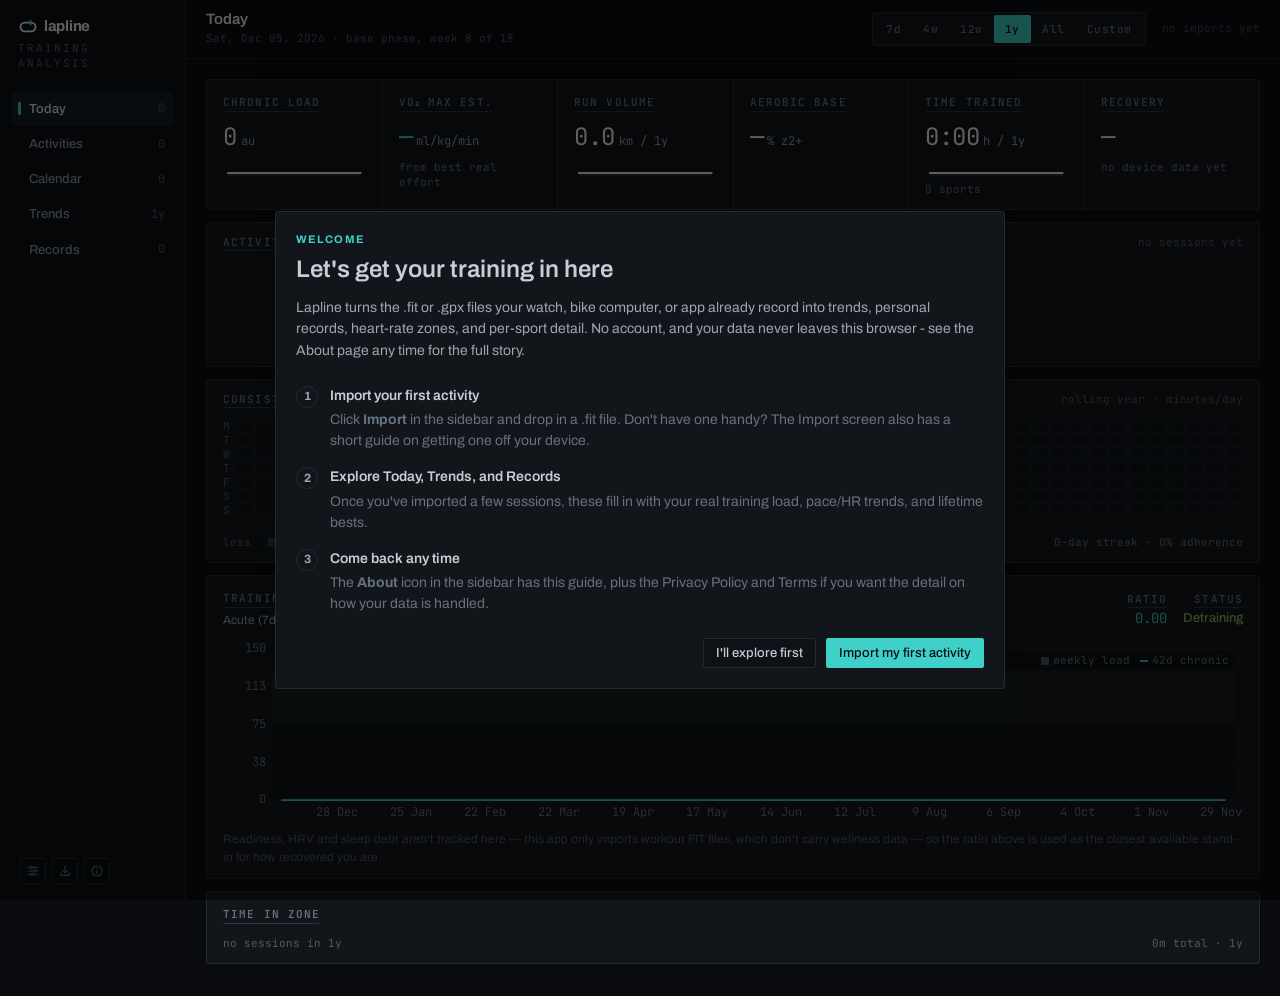
==== commit 0b06c5e1: "new v" ====
--- a/index.html
+++ b/index.html
@@ -3,14 +3,15 @@
   <head>
     <meta charset="UTF-8" />
     <meta name="viewport" content="width=device-width, initial-scale=1.0" />
-    <title>Pacebeat</title>
+    <title>Lapline</title>
     <meta name="theme-color" content="#0a0c0f" />
-    <meta name="description" content="Local-first training analysis for your Garmin .fit and .gpx activities." />
-    <link rel="icon" type="image/svg+xml" href="/icons/icon.svg" />
+    <meta name="description" content="Training analysis that stays on your device. Drop in the .fit and .gpx files your watch or bike computer records: no account, nothing uploaded." />
+    <link rel="icon" type="image/svg+xml" href="/icons/favicon.svg" />
+    <link rel="icon" type="image/png" sizes="32x32" href="/icons/favicon-32.png" />
     <link rel="apple-touch-icon" href="/icons/apple-touch-icon.png" />
     <link rel="manifest" href="/manifest.webmanifest" />
-    <script type="module" crossorigin src="/assets/index-CTA9yAk2.js"></script>
-    <link rel="stylesheet" crossorigin href="/assets/index-D-fRN4Jr.css">
+    <script type="module" crossorigin src="/assets/index-Dv_1Pt4Z.js"></script>
+    <link rel="stylesheet" crossorigin href="/assets/index-BBtSFl7t.css">
   </head>
   <body>
   </body>
--- a/assets/index-BBtSFl7t.css
+++ b/assets/index-BBtSFl7t.css
@@ -0,0 +1 @@
+@font-face{font-family:Archivo;font-style:normal;font-weight:400;font-display:swap;src:url(/assets/archivo-latin-variable-E0tuGl4L.woff2) format("woff2")}@font-face{font-family:Archivo;font-style:normal;font-weight:500;font-display:swap;src:url(/assets/archivo-latin-variable-E0tuGl4L.woff2) format("woff2")}@font-face{font-family:Archivo;font-style:normal;font-weight:600;font-display:swap;src:url(/assets/archivo-latin-variable-E0tuGl4L.woff2) format("woff2")}@font-face{font-family:Archivo;font-style:normal;font-weight:700;font-display:swap;src:url(/assets/archivo-latin-variable-E0tuGl4L.woff2) format("woff2")}@font-face{font-family:JetBrains Mono;font-style:normal;font-weight:300;font-display:swap;src:url(/assets/jetbrains-mono-latin-variable-B9CIFXIH.woff2) format("woff2")}@font-face{font-family:JetBrains Mono;font-style:normal;font-weight:400;font-display:swap;src:url(/assets/jetbrains-mono-latin-variable-B9CIFXIH.woff2) format("woff2")}@font-face{font-family:JetBrains Mono;font-style:normal;font-weight:500;font-display:swap;src:url(/assets/jetbrains-mono-latin-variable-B9CIFXIH.woff2) format("woff2")}@font-face{font-family:JetBrains Mono;font-style:normal;font-weight:600;font-display:swap;src:url(/assets/jetbrains-mono-latin-variable-B9CIFXIH.woff2) format("woff2")}:root{color-scheme:dark;--bg-app: #0a0c0f;--bg-nav: #0c0f13;--bg-panel: #12161b;--bg-well: #0e1216;--bg-row-active: #151b22;--bg-row-hover: #171d25;--line-panel: #232a33;--line-soft: #1b212a;--line-row: #161c23;--line-chip: #2a3340;--radius: 3px;--radius-sm: 2px;--ink-1: #e8edf2;--ink-2: #c3ced9;--ink-3: #9aa7b4;--ink-4: #8d9aa8;--ink-5: #64717e;--ink-6: #4d5865;--ink-7: #3c4653;--accent: #3fd0c9;--accent-hover: #7ce4de;--neutral-bar: #3a4553;--neutral-bar-last: #5f6e80;--neutral-bar-alt: #38434f;--neutral-line: #4a5766;--zone-1: #5d8ee0;--zone-2: #3fc0c9;--zone-3: #7cc45a;--zone-4: #e3a53d;--zone-5: #e2603f;--sport-running: #3fd0c9;--sport-cycling: #7cc45a;--sport-pool-swim: #5d8ee0;--sport-cardio: #e3a53d;--sport-climbing: #a682e0;--sport-other: #8d9aa8;--positive: #7cc45a;--caution: #e3a53d;--alert: #e2603f;--heat-0: #0e1216;--heat-1: #1d3a3d;--heat-2: #237076;--heat-3: #2ba3a2;--heat-4: #3fd0c9;--text-scale: 1;--fs-xs: calc(11px * var(--text-scale));--fs-sm: calc(12px * var(--text-scale));--fs-base: calc(13px * var(--text-scale));--fs-md: calc(14px * var(--text-scale));--fs-lg: calc(15px * var(--text-scale));--fs-xl: calc(20px * var(--text-scale));--fs-2xl: calc(24px * var(--text-scale));--fs-3xl: calc(32px * var(--text-scale));--fs-display: calc(76px * var(--text-scale));--fw-regular: 400;--fw-medium: 500;--fw-semibold: 600;--fw-bold: 700;--tracking-tight: -.02em;--tracking-wide: .05em;--tracking-caps: .1em;--tracking-wider: .18em;--space-1: 2px;--space-2: 4px;--space-3: 6px;--space-4: 8px;--space-5: 10px;--space-6: 12px;--space-7: 16px;--space-8: 20px;--space-9: 24px;--space-10: 32px;--control-h: 30px;--control-h-sm: 26px;--font-sans: "Archivo", ui-sans-serif, system-ui, -apple-system, sans-serif;--font-mono: "JetBrains Mono", ui-monospace, "SF Mono", "Cascadia Mono", "Consolas", monospace;--header-height: 62px;--page: var(--bg-app);--surface: var(--bg-panel);--surface-sunken: var(--bg-well);--ink: var(--ink-1);--ink-secondary: var(--ink-3);--ink-muted: var(--ink-5);--border: var(--line-panel);--border-strong: var(--ink-6);--hairline: var(--line-row);--good: var(--positive);--good-text: var(--positive);--warning: var(--caution);--serious: var(--alert);--critical: var(--alert);--font: var(--font-mono)}*{box-sizing:border-box}html,body{margin:0;padding:0;background:var(--bg-app);color:var(--ink-2);font-family:var(--font-sans);font-size:var(--fs-md);line-height:1.4;min-height:100vh;-webkit-font-smoothing:antialiased}a{color:var(--accent);text-decoration:none}a:hover{color:var(--accent-hover)}.info-label{position:relative;display:inline-flex;align-items:center;gap:var(--space-2);cursor:help;border:none;border-bottom:1px dotted var(--ink-6);background:none;padding:0;margin:0;color:inherit;font-family:inherit;font-size:inherit;font-weight:inherit;letter-spacing:inherit;text-transform:inherit;line-height:inherit;text-align:inherit}.info-label .info-tip{position:absolute;bottom:100%;left:0;transform:translateY(-6px);background:var(--bg-well);border:1px solid var(--line-panel);border-radius:var(--radius);padding:var(--space-4) var(--space-5);font-family:var(--font-sans);font-weight:var(--fw-regular);font-size:var(--fs-sm);letter-spacing:normal;text-transform:none;color:var(--ink-2);line-height:1.4;white-space:normal;width:max-content;max-width:230px;opacity:0;visibility:hidden;pointer-events:none;transition:opacity .12s ease;z-index:20}.info-label:hover .info-tip,.info-label:focus-visible .info-tip{opacity:1;visibility:visible}h1,h2,h3,h4{margin:0;font-weight:var(--fw-semibold)}button{font-family:inherit;font-size:inherit;color:inherit;cursor:pointer;background:none;border:1px solid transparent;border-radius:var(--radius-sm);padding:var(--space-3) var(--space-5);transition:background .1s,border-color .1s,color .1s}input,select,textarea{font-family:var(--font-mono);font-size:inherit;padding:var(--space-3) var(--space-5);border:1px solid var(--line-panel);border-radius:var(--radius-sm);background:var(--bg-well);color:var(--ink-1);width:100%}input:focus,select:focus,textarea:focus{outline:none;border-color:var(--accent)}label{display:block;margin-bottom:var(--space-3);font-weight:var(--fw-medium);font-size:var(--fs-base);color:var(--ink-3)}.mono{font-family:var(--font-mono);font-variant-numeric:tabular-nums}.flex{display:flex;gap:var(--space-5)}.flex-col{flex-direction:column}.flex-wrap{flex-wrap:wrap}.items-center{align-items:center}.items-baseline{align-items:baseline}.justify-between{justify-content:space-between}.gap-1{gap:var(--space-2)}.gap-2{gap:var(--space-3)}.gap-4{gap:var(--space-7)}.mt-2{margin-top:var(--space-3)}.mt-4{margin-top:var(--space-6)}.mb-2{margin-bottom:var(--space-3)}.mb-4{margin-bottom:var(--space-6)}.grid{display:grid;gap:var(--space-6)}.grid-2{grid-template-columns:repeat(2,1fr)}.grid-3{grid-template-columns:repeat(3,1fr)}.grid-4{grid-template-columns:repeat(4,1fr)}@media (max-width: 768px){.grid-2,.grid-3,.grid-4{grid-template-columns:1fr}}.shell{display:flex;min-height:100vh;align-items:flex-start}.main{flex:1;min-width:0}.screen{padding:var(--space-8) var(--space-8) var(--space-10);display:flex;flex-direction:column;gap:var(--space-6);overflow-x:clip}.panel-row-2{display:grid;grid-template-columns:repeat(auto-fit,minmax(min(max(560px,calc(50% - 6px)),100%),1fr));gap:var(--space-6);align-items:start}.panel-row-2-wide{grid-template-columns:repeat(auto-fit,minmax(min(max(600px,calc(50% - 6px)),100%),1fr))}.panel-row-3{display:grid;grid-template-columns:repeat(auto-fit,minmax(min(300px,100%),1fr));gap:var(--space-6);align-items:start}.panel,.card{background:var(--bg-panel);border:1px solid var(--line-panel);border-radius:var(--radius);padding:var(--space-6) var(--space-7)}.section-title{font-family:var(--font-sans);font-weight:var(--fw-semibold);font-size:var(--fs-md);color:var(--ink-1)}.panel-head{display:flex;align-items:center;justify-content:space-between;gap:var(--space-6);flex-wrap:wrap}.panel-label{font-family:var(--font-mono);font-weight:var(--fw-semibold);font-size:var(--fs-xs);letter-spacing:var(--tracking-caps);text-transform:uppercase;color:var(--ink-5)}.panel-meta{font-family:var(--font-mono);font-size:var(--fs-xs);color:var(--ink-6);white-space:nowrap}.panel-prose{font-family:var(--font-sans);font-size:var(--fs-sm);line-height:1.4;color:var(--ink-3);margin:var(--space-2) 0 0}.chart-explainer{font-family:var(--font-sans);font-size:var(--fs-sm);line-height:1.5;color:var(--ink-6);margin:var(--space-5) 0 0}.chart-axis-label{font-family:var(--font-mono);font-size:var(--chart-label-fs, 11.5px);fill:var(--ink-5)}.sidebar{width:186px;flex-shrink:0;position:sticky;top:0;height:100vh;background:var(--bg-nav);border-right:1px solid var(--line-panel);display:flex;flex-direction:column;padding:var(--space-7) var(--space-6) var(--space-7)}.wordmark{display:flex;align-items:center;gap:var(--space-3);font-family:var(--font-sans);font-weight:var(--fw-bold);font-size:var(--fs-lg);font-variation-settings:"wdth" 118;letter-spacing:-.02em;color:var(--ink-1);padding:0 var(--space-3)}.wordmark-mark{flex:none}.sidebar-sublabel{font-family:var(--font-mono);font-size:var(--fs-xs);letter-spacing:var(--tracking-wider);color:var(--ink-6);padding:var(--space-2) var(--space-3) 0;text-transform:uppercase}.sidebar-nav{display:flex;flex-direction:column;margin-top:var(--space-8);gap:1px}.sidebar-nav-item{all:unset;box-sizing:border-box;display:flex;align-items:center;gap:var(--space-4);padding:var(--space-4) var(--space-4) var(--space-4) var(--space-3);border-radius:var(--radius-sm);cursor:pointer;color:var(--ink-4);font-family:var(--font-sans);font-weight:var(--fw-medium);font-size:var(--fs-base)}.sidebar-nav-item:hover,.sidebar-nav-item.active{background:var(--bg-row-hover);color:var(--ink-1)}.sidebar-nav-marker{width:3px;height:13px;border-radius:1px;background:transparent;flex-shrink:0}.sidebar-nav-item.active .sidebar-nav-marker{background:var(--accent)}.sidebar-nav-label{flex:1}.sidebar-nav-badge{font-family:var(--font-mono);font-size:var(--fs-sm);color:var(--ink-7)}.sidebar-footer{margin-top:auto;display:flex;flex-direction:column;gap:var(--space-5)}.sidebar-tools{display:flex;gap:var(--space-3);padding:0 var(--space-4)}.header{position:sticky;top:0;z-index:5;display:flex;align-items:center;justify-content:space-between;gap:var(--space-7);padding:var(--space-6) var(--space-8);background:var(--bg-app);border-bottom:1px solid var(--line-soft)}.custom-range-row{padding:var(--space-5) var(--space-9) var(--space-7);background:var(--bg-app);border-bottom:1px solid var(--line-soft)}.header-left{display:flex;align-items:center;gap:var(--space-6);min-width:0}.icon-btn.mobile-menu-btn{display:none;flex-shrink:0}.header-title{font-family:var(--font-sans);font-weight:var(--fw-semibold);font-size:var(--fs-lg);line-height:1;color:var(--ink-1)}.header-subline{font-family:var(--font-mono);font-size:var(--fs-xs);color:var(--ink-6);margin-top:var(--space-2)}.header-right{display:flex;align-items:center;gap:var(--space-7);flex-shrink:0}.synced-label{font-family:var(--font-mono);font-size:var(--fs-xs);color:var(--ink-7);white-space:nowrap}.segmented{display:inline-flex;gap:0;background:var(--bg-panel);border:1px solid var(--line-panel);border-radius:var(--radius);padding:var(--space-1)}.segmented button{display:inline-flex;align-items:center;gap:var(--space-3);padding:var(--space-3) var(--space-5);border-radius:var(--radius-sm);font-family:var(--font-mono);font-weight:var(--fw-medium);font-size:var(--fs-xs);letter-spacing:var(--tracking-wide);color:var(--ink-5)}.segmented button:hover{color:var(--ink-2)}.segmented button.active{background:var(--accent);color:var(--bg-app)}.trends-filter-bar{display:flex;flex-direction:column;gap:var(--space-7)}.trends-filter-title{color:var(--ink-3);margin-bottom:var(--space-1)}.trends-filter-controls{display:flex;flex-wrap:wrap;align-items:flex-end;gap:var(--space-8)}.trends-filter-field{display:flex;flex-direction:column;gap:var(--space-3)}.trends-filter-row{display:flex;flex-direction:column;gap:var(--space-3);flex:1;min-width:220px}.trends-filter-select{background:var(--bg-panel);border:1px solid var(--line-panel);border-radius:var(--radius-sm);color:var(--ink-1);font-family:var(--font-mono);font-size:var(--fs-sm);padding:var(--space-3) var(--space-4)}.trends-filter-select:hover{border-color:var(--ink-6)}.trends-filter-select:focus-visible{outline:1px solid var(--accent)}.filter-pill-swatch{width:6px;height:6px;border-radius:50%;flex-shrink:0}.date-slider{width:100%;user-select:none}.date-slider-track{position:relative;height:4px;margin:var(--space-8) var(--space-4) var(--space-3);background:var(--line-panel);border-radius:2px}.date-slider-fill{position:absolute;top:0;height:100%;background:var(--accent);border-radius:2px}.date-slider-handle{all:unset;position:absolute;top:50%;width:14px;height:14px;border-radius:50%;background:var(--accent);border:2px solid var(--bg-app);box-shadow:0 0 0 1px var(--accent);transform:translate(-50%,-50%);cursor:grab;touch-action:none;box-sizing:border-box}.date-slider-handle:hover,.date-slider-handle:focus-visible{background:var(--accent-hover)}.date-slider-handle.dragging{cursor:grabbing}.date-slider-tooltip{position:absolute;top:-20px;left:50%;transform:translate(-50%);font-family:var(--font-mono);font-size:var(--fs-xs);color:var(--ink-3);white-space:nowrap}.date-slider-bounds{display:flex;justify-content:space-between;font-family:var(--font-mono);font-size:var(--fs-xs);color:var(--ink-6);padding:0 var(--space-2)}.icon-btn{display:inline-flex;align-items:center;justify-content:center;width:var(--control-h-sm);height:var(--control-h-sm);padding:0;background:transparent;color:var(--ink-5);border:1px solid var(--line-panel);border-radius:var(--radius-sm)}.icon-btn:hover{color:var(--ink-1);border-color:var(--ink-6);background:var(--bg-row-hover)}.icon-btn.active{color:var(--accent);border-color:var(--accent)}.icon-btn.spotlight{color:var(--accent);border-color:var(--accent);animation:icon-spotlight-pulse 1.1s ease-out 3}@keyframes icon-spotlight-pulse{0%{box-shadow:0 0 color-mix(in srgb,var(--accent) 55%,transparent)}70%{box-shadow:0 0 0 8px color-mix(in srgb,var(--accent) 0%,transparent)}to{box-shadow:0 0 color-mix(in srgb,var(--accent) 0%,transparent)}}.icon-btn svg{width:14px;height:14px}.btn{display:inline-flex;align-items:center;justify-content:center;gap:var(--space-3);height:var(--control-h);padding:0 var(--space-6);font-weight:var(--fw-medium);font-size:var(--fs-base);line-height:1;white-space:nowrap;border:1px solid transparent;border-radius:var(--radius-sm)}.btn:focus-visible{outline:none;border-color:var(--accent)}.btn:disabled{opacity:.45;cursor:default}.btn-primary{background:var(--accent);border-color:var(--accent);color:var(--bg-app)}.btn-primary:hover:not(:disabled){background:var(--accent-hover);border-color:var(--accent-hover)}.btn-secondary{background:var(--bg-well);color:var(--ink-2);border:1px solid var(--line-panel)}.btn-secondary:hover:not(:disabled){border-color:var(--ink-6);color:var(--ink-1)}.btn-danger{background:transparent;color:var(--alert);border:1px solid color-mix(in srgb,var(--alert) 40%,transparent)}.btn-danger:hover:not(:disabled){background:color-mix(in srgb,var(--alert) 10%,transparent)}.btn-ghost{background:transparent;color:var(--ink-5);border-color:var(--line-panel)}.btn-ghost:hover:not(:disabled){color:var(--ink-1);border-color:var(--ink-6);background:var(--bg-row-hover)}.btn-sm{height:var(--control-h-sm);padding:0 var(--space-5);font-size:var(--fs-sm)}.stat-strip{display:flex;flex-wrap:wrap;gap:1px;background:var(--line-panel);border:1px solid var(--line-panel);border-radius:var(--radius)}.stat-cell:first-child{border-top-left-radius:var(--radius);border-bottom-left-radius:var(--radius)}.stat-cell:last-child{border-top-right-radius:var(--radius);border-bottom-right-radius:var(--radius)}.stat-cell{flex:1 1 152px;background:var(--bg-panel);padding:var(--space-6) var(--space-7)}.stat-cell-wide{flex-basis:158px}.stat-cell-narrow{flex-basis:96px}.stat-cell-label{font-family:var(--font-mono);font-weight:var(--fw-semibold);font-size:var(--fs-xs);letter-spacing:var(--tracking-caps);text-transform:uppercase;color:var(--ink-5)}.stat-cell-value-row{display:flex;align-items:baseline;gap:var(--space-2);margin-top:var(--space-4);white-space:nowrap}.stat-cell-value{font-family:var(--font-mono);font-size:var(--fs-2xl);letter-spacing:var(--tracking-tight);color:var(--ink-1)}.stat-cell-value.hero{font-size:var(--fs-xl);letter-spacing:var(--tracking-tight)}.stat-cell-value.accent{color:var(--accent)}.stat-cell-unit{font-family:var(--font-mono);font-size:var(--fs-sm);color:var(--ink-4)}.stat-cell-delta{font-family:var(--font-mono);font-size:var(--fs-xs);margin-top:var(--space-3)}.stat-cell-delta.positive{color:var(--positive)}.stat-cell-delta.caution{color:var(--caution)}.stat-cell-delta.alert{color:var(--alert)}.stat-cell-delta.neutral{color:var(--ink-5)}.stat-cell-sparkline{margin-top:var(--space-3);display:block;height:16px}.chip{display:inline-flex;align-items:center;padding:var(--space-2) var(--space-4);border-radius:var(--radius-sm);border:1px solid #2e3947;font-family:var(--font-mono);font-weight:var(--fw-medium);font-size:var(--fs-xs);letter-spacing:var(--tracking-caps);text-transform:uppercase;color:var(--ink-3)}.chip-positive{border-color:var(--positive);color:var(--positive)}.table-wrap{overflow-x:auto;position:relative}.table-wrap{background:linear-gradient(to right,var(--bg-panel) 40%,transparent) left / 32px 100% no-repeat local,linear-gradient(to left,var(--bg-panel) 40%,transparent) right / 32px 100% no-repeat local,linear-gradient(to right,color-mix(in srgb,var(--ink-1) 14%,transparent),transparent) left / 14px 100% no-repeat scroll,linear-gradient(to left,color-mix(in srgb,var(--ink-1) 14%,transparent),transparent) right / 14px 100% no-repeat scroll}table{width:100%;border-collapse:collapse;font-variant-numeric:tabular-nums;font-size:var(--fs-base)}th,td{padding:var(--space-4) var(--space-4);text-align:right;border-bottom:1px solid var(--line-row);white-space:nowrap}th:first-child,td:first-child{text-align:left}th{font-family:var(--font-mono);font-weight:var(--fw-semibold);color:var(--ink-6);font-size:var(--fs-xs);text-transform:uppercase;letter-spacing:var(--tracking-caps);border-bottom:1px solid var(--line-panel)}td{font-family:var(--font-mono);color:var(--ink-2)}tbody tr{transition:background .1s}tbody tr:hover td{background:var(--bg-row-hover)}tbody tr.row-active td{background:var(--bg-row-active)}tbody tr:last-child td{border-bottom:none}tr.clickable-row{cursor:pointer}tr.clickable-row:focus-visible{outline:1px solid var(--accent);outline-offset:-1px}.meter{display:flex;flex-direction:column;gap:var(--space-3)}.meter-head{display:flex;justify-content:space-between;align-items:baseline;font-family:var(--font-sans);font-size:var(--fs-base)}.meter-head .meter-name{font-weight:var(--fw-medium);color:var(--ink-2)}.meter-head .meter-value{font-family:var(--font-mono);font-weight:var(--fw-regular);color:var(--ink-1)}.meter-track{position:relative;height:5px;border-radius:1px;background:var(--bg-well);overflow:visible}.meter-fill{height:100%;border-radius:1px;background:var(--meter-fill, var(--accent));transition:width .3s ease}.zone-key{display:flex;flex-wrap:wrap;gap:var(--space-5);margin-top:var(--space-4)}.zone-key-item{display:inline-flex;align-items:center;gap:var(--space-3);font-family:var(--font-mono);font-size:var(--fs-xs);color:var(--ink-6)}.zone-key-swatch{width:9px;height:3px;border-radius:1px}.import-guide{border:1px solid var(--line-soft);border-radius:var(--radius-sm);padding:var(--space-5) var(--space-6)}.import-guide summary{cursor:pointer;font-size:var(--fs-md);font-weight:var(--fw-semibold);color:var(--ink-secondary);list-style:none}.import-guide summary::-webkit-details-marker{display:none}.import-guide summary:before{content:"▸";display:inline-block;margin-right:var(--space-3);color:var(--ink-muted);transition:transform .15s ease}.import-guide[open] summary:before{transform:rotate(90deg)}.import-guide-list{margin:var(--space-5) 0 var(--space-1);padding-left:var(--space-8);color:var(--ink-muted);font-size:var(--fs-base);line-height:1.5}.import-guide-list li+li{margin-top:var(--space-4)}.import-guide-list code{font-size:var(--fs-sm)}.import-file-list{display:flex;flex-direction:column;max-height:240px;overflow-y:auto}.import-file-row{display:flex;align-items:center;gap:var(--space-4);padding:var(--space-3) var(--space-5);font-size:var(--fs-base)}.import-file-status{flex-shrink:0;width:16px;height:16px;display:flex;align-items:center;justify-content:center}.status-dot{width:5px;height:5px;border-radius:50%;background:var(--ink-6)}.import-file-name{flex-shrink:1;min-width:0;overflow:hidden;text-overflow:ellipsis;white-space:nowrap;color:var(--ink-2)}.import-file-message{flex-shrink:0;margin-left:auto;font-family:var(--font-mono);font-size:var(--fs-sm);text-align:right;max-width:45%;overflow:hidden;text-overflow:ellipsis;white-space:nowrap}.spinner{width:12px;height:12px;border-radius:50%;border:2px solid color-mix(in srgb,var(--accent) 25%,transparent);border-top-color:var(--accent);animation:spin .7s linear infinite}@keyframes spin{to{transform:rotate(360deg)}}.dropzone{border:1px dashed var(--ink-6);border-radius:var(--radius);padding:var(--space-10) var(--space-8);text-align:center;transition:border-color .15s,background .15s}.dropzone:hover,.dropzone.active{border-color:var(--accent);background:color-mix(in srgb,var(--accent) 6%,transparent)}.sr-only{position:absolute;width:1px;height:1px;padding:0;margin:-1px;overflow:hidden;clip:rect(0,0,0,0);white-space:nowrap;border:0}.toolbar{display:flex;gap:var(--space-3);flex-wrap:wrap;align-items:center}.toolbar>*{flex-shrink:0}.empty-state{text-align:center;padding:36px var(--space-8);color:var(--ink-5);font-size:var(--fs-base)}.empty-state .empty-icon{width:28px;height:28px;margin:0 auto var(--space-5);color:var(--ink-7)}.kicker{font-family:var(--font-mono);font-size:var(--fs-xs);font-weight:var(--fw-semibold);text-transform:uppercase;letter-spacing:var(--tracking-caps);color:var(--ink-5)}.modal-overlay{position:fixed;inset:0;background:#0009;display:flex;align-items:center;justify-content:center;z-index:100;padding:var(--space-7)}.modal{background:var(--bg-panel);border:1px solid var(--line-panel);border-radius:var(--radius);padding:var(--space-8);min-width:384px;max-width:90vw;max-height:85vh;overflow-y:auto}.settings-modal{display:flex;flex-direction:column;padding:0;max-width:760px;overflow:hidden}.sidebar-backdrop{display:none}@media (max-width: 720px){.icon-btn.mobile-menu-btn{display:inline-flex}.sidebar{position:fixed;top:0;left:0;z-index:200;width:240px;max-width:84vw;transform:translate(-100%);transition:transform .2s ease;box-shadow:4px 0 24px #00000080}.sidebar.mobile-open{transform:translate(0)}.sidebar-backdrop{display:block;position:fixed;inset:0;z-index:190;background:#0009}.sidebar-nav-item{padding:var(--space-6) var(--space-5) var(--space-6) var(--space-4);font-size:var(--fs-md)}.icon-btn{width:36px;height:36px}.icon-btn svg{width:16px;height:16px}.header{flex-wrap:wrap;padding:var(--space-5) var(--space-7);gap:var(--space-5)}.header-right{width:100%;justify-content:space-between}.segmented{min-width:0;flex:1 1 auto;overflow-x:auto}.synced-label{flex-shrink:0}.screen{padding:var(--space-7) var(--space-7) var(--space-9)}.modal{min-width:0;width:100%}}.chart-tooltip{position:absolute;transform:translate(-50%,-100%);margin-top:-12px;background:var(--bg-panel);border:1px solid var(--line-panel);border-radius:var(--radius-sm);padding:var(--space-3) var(--space-5);font-size:var(--fs-sm);pointer-events:none;white-space:nowrap;z-index:5}.chart-tooltip-row{display:flex;align-items:center;gap:var(--space-4)}.chart-tooltip-label{color:var(--ink-4)}.chart-tooltip-value{font-family:var(--font-mono);font-weight:var(--fw-medium);color:var(--ink-1)}.settings-header.svelte-182y78p{flex:none;padding:var(--space-7) var(--space-8) 0;border-bottom:1px solid var(--line-panel)}.settings-header-top.svelte-182y78p{display:flex;align-items:center;gap:var(--space-5);margin-bottom:var(--space-6)}.settings-changed-count.svelte-182y78p{font-family:var(--font-mono);font-size:var(--fs-xs);color:var(--accent)}.settings-header-actions.svelte-182y78p{display:flex;align-items:center;gap:var(--space-4);margin-left:auto}.settings-search.svelte-182y78p{display:flex;align-items:center;gap:var(--space-4);height:36px;padding:0 var(--space-5);background:var(--bg-well);border:1px solid var(--line-panel);border-radius:var(--radius);color:var(--ink-5)}.settings-search.svelte-182y78p:focus-within{border-color:var(--accent)}.settings-search.svelte-182y78p input:where(.svelte-182y78p){flex:1;min-width:0;background:transparent;border:none;font-size:var(--fs-md);color:var(--ink-1)}.settings-search.svelte-182y78p input:where(.svelte-182y78p):focus{outline:none;box-shadow:none}.settings-result-count.svelte-182y78p{font-size:var(--fs-xs);color:var(--ink-6);white-space:nowrap}.settings-clear.svelte-182y78p{font-size:var(--fs-xs);color:var(--ink-4);white-space:nowrap}.settings-clear.svelte-182y78p:disabled{color:var(--ink-7);cursor:default}.settings-chips.svelte-182y78p{display:flex;gap:var(--space-3);overflow-x:auto;padding:var(--space-5) 0 var(--space-6)}.settings-chips.svelte-182y78p button:where(.svelte-182y78p){display:inline-flex;align-items:center;gap:var(--space-3);flex-shrink:0;padding:var(--space-3) var(--space-5);border-radius:12px;border:1px solid var(--line-panel);font-size:var(--fs-sm);color:var(--ink-3);background:transparent}.settings-chips.svelte-182y78p button:where(.svelte-182y78p) .mono:where(.svelte-182y78p){font-size:var(--fs-xs);color:var(--ink-6)}.settings-chips.svelte-182y78p button.active:where(.svelte-182y78p){background:var(--accent);border-color:var(--accent);color:var(--bg-app)}.settings-chips.svelte-182y78p button.active:where(.svelte-182y78p) .mono:where(.svelte-182y78p){color:#0a0c0f99}.settings-body.svelte-182y78p{flex:1;min-height:0;overflow-y:auto;padding:var(--space-2) var(--space-8) var(--space-8)}.settings-empty.svelte-182y78p{text-align:center;padding:var(--space-10) var(--space-6);color:var(--ink-3)}.settings-section.svelte-182y78p{margin-top:var(--space-7)}.settings-section-label.svelte-182y78p{display:block;font-family:var(--font-mono);font-weight:var(--fw-semibold);font-size:var(--fs-xs);letter-spacing:var(--tracking-caps);text-transform:uppercase;color:var(--ink-5);margin-bottom:var(--space-2)}.settings-row.svelte-182y78p{display:flex;align-items:center;gap:var(--space-6);padding:var(--space-6) var(--space-3) var(--space-6) var(--space-5);border-bottom:1px solid var(--line-row);flex-wrap:wrap;position:relative}.settings-row.svelte-182y78p:hover{background:var(--bg-row-hover)}.settings-row.dirty.svelte-182y78p{background:color-mix(in srgb,var(--bg-panel) 60%,var(--accent) 6%)}.settings-row-flag.svelte-182y78p{position:absolute;left:0;top:0;bottom:0;width:2px;background:transparent}.settings-row.dirty.svelte-182y78p .settings-row-flag:where(.svelte-182y78p){background:var(--accent)}.settings-row-text.svelte-182y78p{flex:1 1 260px;min-width:160px}.settings-row-name.svelte-182y78p{display:flex;align-items:center;gap:var(--space-4);font-size:var(--fs-base);color:var(--ink-1);font-weight:var(--fw-medium)}.settings-row-badge.svelte-182y78p{font-family:var(--font-mono);font-weight:var(--fw-semibold);font-size:var(--fs-xs);letter-spacing:var(--tracking-caps);text-transform:uppercase;color:var(--accent)}.settings-row-desc.svelte-182y78p{margin-top:var(--space-2);font-size:var(--fs-base);color:var(--ink-4);max-width:58ch}.settings-row-default.svelte-182y78p{margin-top:var(--space-2);font-size:var(--fs-xs);color:var(--ink-6)}.settings-row-control.svelte-182y78p{flex:none;margin-left:auto}.settings-row-reset.svelte-182y78p{flex:none;display:inline-flex;align-items:center;justify-content:center;width:22px;height:22px;color:var(--ink-4);border-radius:50%}.settings-row-reset.svelte-182y78p:hover{background:var(--bg-well);color:var(--ink-2)}.settings-row-error.svelte-182y78p{margin:-6px 0 var(--space-3) var(--space-5);font-size:var(--fs-sm);color:var(--critical)}.settings-maxhr.svelte-182y78p{display:flex;align-items:center;gap:var(--space-3)}.settings-maxhr.svelte-182y78p input:where(.svelte-182y78p){width:70px;height:28px;text-align:center}.settings-maxhr-unit.svelte-182y78p{font-size:var(--fs-sm);color:var(--ink-5)}.settings-footer.svelte-182y78p{flex:none;padding:var(--space-5) var(--space-8);border-top:1px solid var(--line-panel);text-align:center}.welcome-head.svelte-1et61ur{max-width:688px}.welcome-kicker.svelte-1et61ur{font-size:var(--fs-xs);font-weight:var(--fw-bold);letter-spacing:var(--tracking-caps);text-transform:uppercase;color:var(--accent);margin-bottom:var(--space-3)}.welcome-title.svelte-1et61ur{margin:0 0 var(--space-5);font-size:var(--fs-2xl)}.welcome-lede.svelte-1et61ur{margin:0;color:var(--ink-secondary);font-size:var(--fs-md);line-height:1.55}.welcome-steps.svelte-1et61ur{margin-top:var(--space-9);display:flex;flex-direction:column;gap:var(--space-7);max-width:688px}.welcome-step.svelte-1et61ur{display:flex;gap:var(--space-6);align-items:flex-start}.welcome-step-num.svelte-1et61ur{flex-shrink:0;width:22px;height:22px;border-radius:50%;border:1px solid var(--line-panel);color:var(--ink-secondary);font-size:var(--fs-sm);font-weight:var(--fw-bold);display:flex;align-items:center;justify-content:center}.welcome-step-title.svelte-1et61ur{font-weight:var(--fw-semibold);font-size:var(--fs-md);margin-bottom:var(--space-2)}.welcome-step-body.svelte-1et61ur{color:var(--ink-muted);font-size:var(--fs-md);line-height:1.5}.welcome-actions.svelte-1et61ur{margin-top:var(--space-9);display:flex;justify-content:flex-end;gap:var(--space-5)}.release-notes-list.svelte-1w8t59o{max-width:688px;display:flex;flex-direction:column;gap:var(--space-7)}.release-note-head.svelte-1w8t59o{display:flex;align-items:baseline;justify-content:space-between;margin-bottom:var(--space-4)}.release-note-version.svelte-1w8t59o{font-size:var(--fs-lg);font-weight:var(--fw-bold);color:var(--ink-1)}.release-note-date.svelte-1w8t59o{font-size:var(--fs-base);color:var(--ink-muted)}.release-note-changes.svelte-1w8t59o{margin:0;padding-left:var(--space-8);color:var(--ink-secondary);font-size:var(--fs-md);line-height:1.55}.release-note-changes.svelte-1w8t59o li:where(.svelte-1w8t59o)+li:where(.svelte-1w8t59o){margin-top:var(--space-3)}.load-chart-wrap.svelte-f2vr96{position:relative}.load-chart-svg.svelte-f2vr96{width:100%;height:auto;display:block}.load-tooltip.svelte-f2vr96{margin-top:0;transform:translate(14px)}.load-tooltip.flip.svelte-f2vr96{transform:translate(calc(-100% - 14px))}.load-legend.svelte-f2vr96{position:absolute;display:flex;gap:var(--space-5);padding:var(--space-2) var(--space-3);font-family:var(--font-mono);font-size:var(--fs-xs);color:var(--ink-5);pointer-events:none}.load-legend-item.svelte-f2vr96{display:inline-flex;align-items:center;gap:var(--space-2)}.load-legend-swatch.svelte-f2vr96{display:inline-block;width:8px}.load-legend-swatch.bar.svelte-f2vr96{height:8px;background:var(--neutral-line)}.load-legend-swatch.line.svelte-f2vr96{height:2px;background:var(--accent)}.th-sort-btn.svelte-2zq8o8{background:none;border:none;padding:0;margin:0;font:inherit;color:inherit;text-transform:inherit;letter-spacing:inherit;cursor:pointer}.th-sort-btn.svelte-2zq8o8:hover{color:var(--ink-3)}.th-sort-btn.active.svelte-2zq8o8{color:var(--accent)}.session-cell.svelte-2zq8o8{display:flex;align-items:center;gap:var(--space-4)}.sport-bar.svelte-2zq8o8{width:2px;height:14px;border-radius:1px;flex-shrink:0}.session-name.svelte-2zq8o8{font-family:var(--font-sans);font-weight:var(--fw-medium);font-size:var(--fs-base);color:var(--ink-1);white-space:nowrap}.location-tag.svelte-2zq8o8{font-family:var(--font-mono);font-size:var(--fs-xs);color:var(--ink-4);white-space:nowrap;overflow:hidden;text-overflow:ellipsis;max-width:160px}.sport-tag.svelte-2zq8o8{font-family:var(--font-mono);font-size:var(--fs-xs);color:var(--ink-6);white-space:nowrap}.pr-flag.svelte-2zq8o8{font-family:var(--font-mono);font-weight:var(--fw-semibold);font-size:var(--fs-xs);letter-spacing:var(--tracking-wide);color:var(--accent)}.zone-mini.svelte-2zq8o8{display:flex;width:100%;height:10px;border-radius:2px;overflow:hidden}.zone-mini-segment.svelte-2zq8o8{min-width:0}.heatmap.svelte-efjs80{display:flex;flex-direction:column;gap:var(--space-5)}.heatmap-grid.svelte-efjs80{display:flex;gap:var(--space-1);position:relative}.heatmap-day-labels.svelte-efjs80{display:flex;flex-direction:column;gap:var(--space-1);margin-right:var(--space-2)}.day-label.svelte-efjs80{font-size:var(--fs-xs);color:var(--ink-6);height:12px;line-height:12px}.heatmap-column.svelte-efjs80{display:flex;flex-direction:column;gap:var(--space-1);flex:1;min-width:0}.heatmap-cell.svelte-efjs80{height:12px;border-radius:1px}.heatmap-cell.rest.svelte-efjs80{box-shadow:inset 0 0 0 1px var(--bg-row-hover)}.heatmap-cell.future.svelte-efjs80{background:transparent}.heatmap-legend.svelte-efjs80{display:flex;align-items:center;gap:var(--space-2);padding-top:var(--space-4);border-top:1px solid var(--line-soft)}.legend-text.svelte-efjs80{font-size:var(--fs-xs);color:var(--ink-6)}.legend-swatch.svelte-efjs80{width:9px;height:9px;border-radius:1px}.legend-stats.svelte-efjs80{margin-left:auto;font-size:var(--fs-xs);color:var(--ink-5)}.zone-bar.svelte-a86xac{display:flex;width:100%;border-radius:var(--radius-sm);overflow:hidden}.zone-bar-segment.svelte-a86xac{display:flex;align-items:center;justify-content:center;min-width:0}.zone-bar-label.svelte-a86xac{font-family:var(--font-mono);font-weight:var(--fw-medium);font-size:var(--fs-xs);color:var(--bg-app)}.sparkline.svelte-pz5mwn{display:block;width:100%;overflow:visible}.skeleton.svelte-tl058d{background:linear-gradient(90deg,var(--bg-well) 25%,var(--line-panel) 37%,var(--bg-well) 63%);background-size:400% 100%;animation:svelte-tl058d-skeleton-shimmer 1.4s ease infinite}@media (prefers-reduced-motion: reduce){.skeleton.svelte-tl058d{animation:none;background:var(--bg-well)}}@keyframes svelte-tl058d-skeleton-shimmer{0%{background-position:100% 50%}to{background-position:0 50%}}.route-panel.svelte-1quzyl3{display:flex;flex-direction:column;flex:1;min-height:0}.route-well.svelte-1quzyl3{position:relative;flex:1;min-height:290px;background:var(--bg-well);border:1px solid var(--line-soft);border-radius:var(--radius-sm);padding:var(--space-5);display:flex}.route-svg.svelte-1quzyl3{width:100%;height:100%;display:block}.route-annotation.svelte-1quzyl3{position:absolute;font-size:var(--fs-xs);line-height:1.5;color:var(--ink-6)}.bottom-left.svelte-1quzyl3{left:12px;bottom:8px}.top-right.svelte-1quzyl3{right:12px;top:8px}.lap-pin-hit.svelte-1quzyl3{cursor:pointer}.plan-panel.svelte-gqzf62{display:flex;flex-direction:column;flex:1;min-height:0}.plan-well.svelte-gqzf62{position:relative;flex:1;min-height:290px;background:var(--bg-well);border:1px solid var(--line-soft);border-radius:var(--radius-sm);padding:var(--space-5);display:flex}.plan-svg.svelte-gqzf62{width:100%;height:100%;display:block}.plan-annotation.svelte-gqzf62{position:absolute;font-size:var(--fs-xs);line-height:1.5;color:var(--ink-6)}.lap-pin-hit.svelte-gqzf62{cursor:pointer}.top-right.svelte-gqzf62{right:12px;top:8px}.route-panel.svelte-1gs7d65{display:flex;flex-direction:column;flex:1;min-height:0}.route-well.svelte-1gs7d65{position:relative;flex:1;min-height:290px;background:var(--bg-well);border:1px solid var(--line-soft);border-radius:var(--radius-sm);padding:var(--space-5);display:flex}.route-svg.svelte-1gs7d65{width:100%;height:100%;display:block}.route-annotation.svelte-1gs7d65{position:absolute;font-size:var(--fs-xs);line-height:1.5;color:var(--ink-6)}.bottom-left.svelte-1gs7d65{left:12px;bottom:8px}.effort-tape.svelte-17x9z4y{background:#0c0f13e6;border:1px solid var(--line-panel);border-radius:var(--radius);padding:var(--space-4) var(--space-5) var(--space-3);backdrop-filter:blur(2px)}.effort-tape-tooltip.svelte-17x9z4y{top:6px;margin-top:0;transform:translate(10px)}.effort-tape-tooltip.flip.svelte-17x9z4y{transform:translate(calc(-100% - 10px))}.effort-tape-box.svelte-17x9z4y{position:relative;height:130px;transition:height .35s ease;cursor:crosshair;border-radius:var(--radius-sm)}.effort-tape-box.svelte-17x9z4y:focus-visible{outline:2px solid var(--accent);outline-offset:2px}.effort-tape-svg.svelte-17x9z4y{width:100%;height:100%;display:block}.effort-tape-highlight-band.svelte-17x9z4y{fill:var(--accent);opacity:.12}.effort-tape-highlight-label.svelte-17x9z4y{position:absolute;top:2px;margin-left:var(--space-2);font-size:var(--fs-xs);font-weight:var(--fw-semibold);letter-spacing:var(--tracking-caps);text-transform:uppercase;color:var(--accent);pointer-events:none}.effort-tape-cursor-line.svelte-17x9z4y{position:absolute;top:0;bottom:0;width:1px;background:var(--accent);pointer-events:none}.effort-tape-cursor-dot.svelte-17x9z4y{position:absolute;top:-3px;width:7px;height:7px;margin-left:-3px;border-radius:4px;background:var(--accent);pointer-events:none}.effort-tape-axis.svelte-17x9z4y{display:flex;justify-content:space-between;margin-top:var(--space-2);font-size:var(--fs-xs);color:var(--ink-6)}.effort-tape-large.svelte-17x9z4y{flex:1;display:flex;flex-direction:column;justify-content:center;background:transparent;border:none;backdrop-filter:none;padding:0 var(--space-2)}.effort-tape-large.svelte-17x9z4y .effort-tape-tooltip:where(.svelte-17x9z4y){font-size:var(--fs-base)}.effort-tape-large.svelte-17x9z4y .effort-tape-box:where(.svelte-17x9z4y){height:170px}.effort-tape-large.svelte-17x9z4y .effort-tape-axis:where(.svelte-17x9z4y){font-size:var(--fs-xs)}.phase-strip.svelte-vp7fpz{display:flex;margin-top:var(--space-4);border:1px solid var(--line-panel);border-radius:var(--radius-sm);overflow:hidden}.phase-box.svelte-vp7fpz{display:flex;flex-direction:column;gap:var(--space-2);padding:var(--space-4) var(--space-5);border-top:2px solid var(--accent);border-left:1px solid var(--line-panel);background:var(--bg-well);min-width:0}.phase-box-first.svelte-vp7fpz{border-left:none}.phase-label.svelte-vp7fpz{font-family:var(--font-mono);font-weight:var(--fw-semibold);font-size:var(--fs-xs);letter-spacing:var(--tracking-caps);text-transform:uppercase;color:var(--accent);white-space:normal;line-height:1.3}.phase-detail.svelte-vp7fpz{font-size:var(--fs-xs);color:var(--ink-4);white-space:normal;line-height:1.3}.km-tiles.svelte-17qtwch{display:grid;grid-template-columns:repeat(auto-fill,minmax(138px,1fr));gap:var(--space-6)}.km-tile.svelte-17qtwch{background:var(--bg-well);border:1px solid var(--line-soft);border-radius:var(--radius-sm);padding:var(--space-5) var(--space-5) var(--space-4);cursor:pointer}.km-tile.svelte-17qtwch:hover,.km-tile.svelte-17qtwch:focus-visible{border-color:var(--ink-5)}.km-tile-active.svelte-17qtwch{border-color:var(--accent);box-shadow:0 0 0 1px var(--accent)}.km-tile-head.svelte-17qtwch{display:flex;justify-content:space-between;align-items:baseline;font-size:var(--fs-base)}.km-tile-num.svelte-17qtwch{color:var(--ink-6)}.km-tile-pace.svelte-17qtwch{color:var(--ink-1);font-weight:var(--fw-semibold);font-size:var(--fs-lg)}.km-tile-spark.svelte-17qtwch{height:30px;margin:var(--space-3) 0 var(--space-3)}.km-tile-foot.svelte-17qtwch{display:flex;justify-content:space-between;font-size:var(--fs-sm);color:var(--ink-5)}.km-tile-delta-fast.svelte-17qtwch{color:var(--accent)}.km-tile-mix.svelte-17qtwch{display:flex;height:4px;border-radius:1px;overflow:hidden;margin-top:var(--space-4);background:var(--bg-app)}.stream-chart.svelte-94btng{position:relative}.stream-chart-max.svelte-94btng{position:absolute;top:0;left:0;font-size:var(--fs-xs);color:var(--ink-6)}.stream-svg.svelte-94btng{width:100%;height:100px;display:block;cursor:crosshair}.stream-chart-axis.svelte-94btng{display:flex;justify-content:space-between;margin-top:var(--space-2);font-size:var(--fs-xs);color:var(--ink-6)}.stream-chart-min.svelte-94btng{color:var(--ink-5)}.stream-chart-dot.svelte-94btng{position:absolute;width:7px;height:7px;border-radius:50%;background:var(--accent);border:1.5px solid var(--bg-app);transform:translate(-50%,-50%);pointer-events:none}.km-tiles.svelte-13ivgld{display:grid;grid-template-columns:repeat(auto-fill,minmax(138px,1fr));gap:var(--space-6)}.km-tile.svelte-13ivgld{background:var(--bg-well);border:1px solid var(--line-soft);border-radius:var(--radius-sm);padding:var(--space-5) var(--space-5) var(--space-4);cursor:pointer}.km-tile.svelte-13ivgld:hover,.km-tile.svelte-13ivgld:focus-visible{border-color:var(--ink-5)}.km-tile-active.svelte-13ivgld{border-color:var(--accent);box-shadow:0 0 0 1px var(--accent)}.km-tile-head.svelte-13ivgld{display:flex;justify-content:space-between;align-items:baseline;font-size:var(--fs-base)}.km-tile-num.svelte-13ivgld{color:var(--ink-6)}.km-tile-pace.svelte-13ivgld{color:var(--ink-1);font-weight:var(--fw-semibold);font-size:var(--fs-lg)}.km-tile-spark.svelte-13ivgld{height:30px;margin:var(--space-3) 0 var(--space-3)}.km-tile-foot.svelte-13ivgld{display:flex;justify-content:space-between;font-size:var(--fs-sm);color:var(--ink-5)}.km-tile-delta-fast.svelte-13ivgld{color:var(--accent)}.km-tile-swolf.svelte-13ivgld{margin-top:var(--space-2);font-size:var(--fs-xs);color:var(--ink-6)}.km-tile-mix.svelte-13ivgld{display:flex;height:4px;border-radius:1px;overflow:hidden;margin-top:var(--space-4);background:var(--bg-app)}.rest-tile.svelte-13ivgld{display:flex;flex-direction:column;align-items:center;justify-content:center;gap:var(--space-2);color:var(--ink-6);border-style:dashed;cursor:default;min-height:78px}.rest-tile-label.svelte-13ivgld{font-size:var(--fs-xs);letter-spacing:var(--tracking-caps);text-transform:uppercase}.rest-tile-time.svelte-13ivgld{font-size:var(--fs-base)}.zones-list.svelte-1n29fvd{display:grid;grid-template-columns:24px max-content minmax(48px,1fr) max-content 30px;column-gap:var(--space-5);row-gap:var(--space-2);align-items:center}.zone-row.svelte-1n29fvd{display:contents}.zone-num.svelte-1n29fvd{font-family:var(--font-mono);font-weight:var(--fw-semibold);font-size:var(--fs-xs);text-align:right}.zone-label.svelte-1n29fvd{display:flex;align-items:baseline;gap:var(--space-4);white-space:nowrap}.zone-name.svelte-1n29fvd{font-family:var(--font-sans);font-weight:var(--fw-medium);font-size:var(--fs-sm);color:var(--ink-2)}.zone-range.svelte-1n29fvd{font-size:var(--fs-xs);color:var(--ink-6)}.zone-duration.svelte-1n29fvd{font-size:var(--fs-base);color:var(--ink-1);text-align:right}.zone-percent.svelte-1n29fvd{font-size:var(--fs-xs);color:var(--ink-5);text-align:right}.zone-track.svelte-1n29fvd{height:9px;border-radius:1px;background:var(--bg-well);overflow:hidden}.zone-fill.svelte-1n29fvd{height:100%}@media (max-width: 520px){.zone-range.svelte-1n29fvd{display:none}}.hr-density.svelte-1by91ki{display:flex;flex-direction:column;gap:var(--space-2)}.hr-density-row.svelte-1by91ki{position:relative;display:flex;align-items:center;gap:var(--space-4);border-radius:2px}.hr-density-row.svelte-1by91ki:hover,.hr-density-row.svelte-1by91ki:focus-visible{background:var(--bg-row-hover);outline:none}.hr-density-label.svelte-1by91ki{width:24px;flex-shrink:0;font-size:var(--fs-xs);color:var(--ink-6);text-align:right}.hr-density-track.svelte-1by91ki{flex:1;height:9px;background:var(--bg-well);border-radius:1px;overflow:hidden}.hr-density-fill.svelte-1by91ki{height:100%;border-radius:1px}.hr-density-caption.svelte-1by91ki{margin-top:var(--space-3);font-size:var(--fs-xs);letter-spacing:var(--tracking-caps);text-transform:uppercase;color:var(--ink-6);text-align:center}.chart-tooltip.svelte-1by91ki{left:34px;top:50%;transform:translateY(-50%);margin-top:0}.radial-gauge.svelte-1edooxe{display:flex;flex-direction:column;align-items:center;gap:var(--space-3)}.radial-gauge-svg.svelte-1edooxe{width:92px;height:92px}.radial-gauge-value.svelte-1edooxe{font-family:var(--font-mono);font-weight:var(--fw-semibold);font-size:var(--fs-xl);fill:var(--ink-1)}.radial-gauge-label.svelte-1edooxe{font-family:var(--font-mono);font-size:var(--fs-xs);letter-spacing:var(--tracking-caps);text-transform:uppercase;fill:var(--ink-6)}.radial-gauge-sublabel.svelte-1edooxe{font-size:var(--fs-xs);color:var(--ink-4);text-align:center}.sr-body.svelte-1703pzt{display:flex;flex-direction:column;background:#0c0f13e6;border:1px solid var(--line-panel);border-radius:var(--radius);padding:var(--space-2) var(--space-7)}.sr-section.svelte-1703pzt{display:flex;flex-direction:column;gap:var(--space-5);padding:var(--space-6) 0}.sr-section.svelte-1703pzt+.sr-section:where(.svelte-1703pzt){border-top:1px solid var(--line-soft)}.sr-heading.svelte-1703pzt{margin:0;font-family:var(--font-mono);font-weight:var(--fw-semibold);font-size:var(--fs-xs);letter-spacing:var(--tracking-caps);text-transform:uppercase;color:var(--ink-4)}.sr-gauges.svelte-1703pzt{display:grid;grid-template-columns:1fr 1fr;gap:var(--space-6)}.meta-grid.svelte-1703pzt{display:grid;grid-template-columns:repeat(4,minmax(0,1fr));row-gap:var(--space-6);column-gap:var(--space-6)}.meta-item.svelte-1703pzt{display:flex;flex-direction:column;gap:var(--space-3);min-width:0}.meta-label{font-family:var(--font-mono);font-weight:var(--fw-semibold);font-size:var(--fs-xs);letter-spacing:var(--tracking-caps);text-transform:uppercase;color:var(--ink-6)}.meta-value.svelte-1703pzt{font-family:var(--font-mono);color:var(--ink-1);font-size:var(--fs-lg);white-space:nowrap}@media (max-width: 480px){.meta-grid.svelte-1703pzt{grid-template-columns:repeat(2,minmax(0,1fr))}}.skeleton-chart.svelte-1fnnkcl{display:flex;flex-direction:column;gap:var(--space-4)}.skeleton-chart-axis.svelte-1fnnkcl{display:flex;justify-content:space-between}.skeleton-rows.svelte-1r2j532{display:flex;flex-direction:column;gap:var(--space-6);padding:var(--space-2) 0}.activity-skeleton.svelte-7xozfx{display:flex;flex-direction:column;gap:var(--space-6)}.activities-list-panel.svelte-7xozfx{flex:1;display:flex;flex-direction:column;min-height:calc(100vh - 100px)}.activities-list-panel.svelte-7xozfx .table-wrap{flex:1;overflow-y:auto}.back-link.svelte-7xozfx{align-self:flex-start;border:none;background:none;padding:var(--space-3) var(--space-5) var(--space-3) var(--space-3);margin:0 0 var(--space-2) -6px;border-radius:var(--radius-sm);font-size:var(--fs-base);font-weight:var(--fw-semibold);letter-spacing:var(--tracking-wide);color:var(--ink-2);cursor:pointer}.back-link.svelte-7xozfx:hover{color:var(--accent);background:var(--bg-row-hover)}.tape-view.svelte-7xozfx{display:flex;flex-direction:column;gap:var(--space-6)}.tape-eyebrow.svelte-7xozfx{font-size:var(--fs-xs);letter-spacing:var(--tracking-caps);color:var(--ink-6)}.tape-hero-row.svelte-7xozfx{display:flex;align-items:flex-start;justify-content:space-between;gap:var(--space-9);flex-wrap:wrap}.tape-hero-nums.svelte-7xozfx{display:flex;align-items:baseline;gap:var(--space-9);flex-wrap:wrap}.tape-hero-num-cell.svelte-7xozfx{display:flex;align-items:baseline;gap:var(--space-2)}.tape-hero-num.svelte-7xozfx{font-size:var(--fs-display);font-weight:var(--fw-bold);line-height:1;color:var(--ink-1)}.tape-hero-num.accent.svelte-7xozfx{color:var(--accent)}.tape-hero-unit.svelte-7xozfx{font-size:var(--fs-base);color:var(--ink-6)}.tape-hero-list.svelte-7xozfx{display:flex;flex-direction:column;gap:var(--space-3);min-width:220px}.tape-hero-list-row.svelte-7xozfx{display:flex;justify-content:space-between;gap:var(--space-8);font-size:var(--fs-sm)}.tape-hero-list-row.svelte-7xozfx>span:where(.svelte-7xozfx):first-child{color:var(--ink-6)}.tape-hero-list-row.svelte-7xozfx>span:where(.svelte-7xozfx):last-child{color:var(--ink-2)}@media (max-width: 720px){.tape-hero-num.svelte-7xozfx{font-size:var(--fs-3xl)}}.activity-hero-row.svelte-7xozfx{display:flex;align-items:flex-start;justify-content:space-between;gap:var(--space-8);flex-wrap:wrap}.stream-rows.svelte-7xozfx{display:flex;flex-direction:column;gap:var(--space-8);background:#0c0f13e6;border:1px solid var(--line-panel);border-radius:var(--radius);padding:var(--space-5) var(--space-5) var(--space-4);backdrop-filter:blur(2px)}.route-map-box.svelte-7xozfx{display:flex;height:460px}.hr-stack.svelte-7xozfx{display:flex;flex-direction:column;gap:var(--space-6);min-width:0}.panel-row-2-half.svelte-7xozfx{grid-template-columns:repeat(auto-fill,minmax(min(max(560px,calc(50% - 6px)),100%),1fr))}.stream-row.svelte-7xozfx{display:flex;flex-direction:column;gap:var(--space-3)}.stream-row-label{font-family:var(--font-mono);font-weight:var(--fw-semibold);font-size:var(--fs-xs);letter-spacing:var(--tracking-caps);text-transform:uppercase;color:var(--ink-6)}.timeline-panel.svelte-7xozfx{position:sticky;top:var(--header-height);z-index:4;transition:box-shadow .2s ease,height .35s ease,margin-bottom .35s ease}.timeline-panel.sizing.svelte-7xozfx{overflow:hidden}.phase-strip-wrap.svelte-7xozfx{overflow:hidden;transition:max-height .35s ease,opacity .35s ease}.phase-strip-wrap.collapsed.svelte-7xozfx{opacity:0}@media (prefers-reduced-motion: reduce){.timeline-panel.svelte-7xozfx,.phase-strip-wrap.svelte-7xozfx,.timeline-panel.svelte-7xozfx .effort-tape-box{transition:none}}.timeline-panel.stuck.svelte-7xozfx{box-shadow:0 16px 28px -6px #000000e6}.cal-panel.svelte-1ifivwc{padding:0;overflow:hidden}.cal-panel-head.svelte-1ifivwc{padding:var(--space-6) var(--space-7) var(--space-6);border-bottom:1px solid var(--line-soft)}.cal-nav.svelte-1ifivwc{display:flex;align-items:center;gap:var(--space-4)}.cal-chevron-left.svelte-1ifivwc{display:inline-flex;transform:scaleX(-1)}.cal-month-picker-wrap.svelte-1ifivwc{position:relative}.cal-month-label.svelte-1ifivwc{min-width:150px;text-align:center}.cal-nav-pill.svelte-1ifivwc{display:inline-flex;align-items:center;justify-content:center;height:26px;padding:0 var(--space-5);border:1px solid var(--line-panel);border-radius:var(--radius-sm);background:transparent;color:var(--ink-5)}.cal-nav-pill.svelte-1ifivwc:hover{color:var(--ink-1);border-color:var(--ink-6);background:var(--bg-row-hover)}.cal-nav-pill.svelte-1ifivwc:focus-visible{outline:none;border-color:var(--accent);color:var(--ink-1)}.cal-nav-pill[aria-expanded=true].svelte-1ifivwc{color:var(--ink-1);border-color:var(--ink-6);background:var(--bg-row-hover)}.cal-month-picker.svelte-1ifivwc{position:absolute;top:calc(100% + 6px);left:0;z-index:10;width:192px;background:var(--bg-panel);border:1px solid var(--line-panel);border-radius:var(--radius);padding:var(--space-5);box-shadow:0 8px 24px #0006}.cal-picker-year-nav.svelte-1ifivwc{display:flex;align-items:center;justify-content:center;gap:var(--space-5);margin-bottom:var(--space-5)}.cal-picker-year.svelte-1ifivwc{font-size:var(--fs-sm);color:var(--ink-1);min-width:40px;text-align:center}.cal-picker-months.svelte-1ifivwc{display:grid;grid-template-columns:repeat(3,1fr);gap:var(--space-2)}.cal-picker-month.svelte-1ifivwc{padding:var(--space-4) 0;border-radius:var(--radius-sm);border:1px solid transparent;font-size:var(--fs-xs);letter-spacing:var(--tracking-wide);text-transform:uppercase;color:var(--ink-3);text-align:center}.cal-picker-month.svelte-1ifivwc:hover{background:var(--bg-row-hover);color:var(--ink-1)}.cal-picker-month.current.svelte-1ifivwc{border-color:var(--ink-6);color:var(--ink-1)}.cal-picker-month.active.svelte-1ifivwc{background:var(--accent);border-color:var(--accent);color:var(--bg-app)}.cal-legend.svelte-1ifivwc{margin-left:auto;display:flex;gap:var(--space-6);flex-wrap:wrap}.cal-legend-item.svelte-1ifivwc{display:inline-flex;align-items:center;gap:var(--space-3);font-size:var(--fs-xs);color:var(--ink-5)}.cal-legend-swatch.svelte-1ifivwc{width:9px;height:9px;border-radius:1px}.cal-grid-wrap.svelte-1ifivwc{overflow-x:auto}.cal-grid-inner.svelte-1ifivwc{min-width:1124px}.cal-week-row.svelte-1ifivwc{display:grid;grid-template-columns:30px repeat(7,minmax(0,1fr)) 172px;border-bottom:1px solid var(--line-row)}.cal-head-row.svelte-1ifivwc{border-bottom:1px solid var(--line-soft)}.cal-head-cell.svelte-1ifivwc{padding:var(--space-4) var(--space-5);font-weight:var(--fw-semibold);font-size:var(--fs-xs);letter-spacing:var(--tracking-caps);text-transform:uppercase;color:var(--ink-6)}.cal-head-week.svelte-1ifivwc{border-left:1px solid var(--line-soft)}.cal-week-gutter.svelte-1ifivwc{display:flex;align-items:flex-start;justify-content:center;padding:var(--space-5) 0;font-size:var(--fs-xs);color:var(--ink-7)}.cal-day.svelte-1ifivwc{border-left:1px solid var(--line-row);padding:var(--space-4) var(--space-4) var(--space-4);min-height:112px;display:flex;flex-direction:column;gap:var(--space-3);min-width:0}.cal-day-today.svelte-1ifivwc{background:var(--bg-row-active)}.cal-day-out.svelte-1ifivwc{background:var(--bg-well)}.cal-day-hover.svelte-1ifivwc{box-shadow:inset 0 0 0 1px var(--line-panel)}.cal-day-head.svelte-1ifivwc{display:flex;align-items:center;gap:var(--space-3)}.cal-day-num.svelte-1ifivwc{font-size:var(--fs-xs);color:var(--ink-2)}.cal-day-num.accent.svelte-1ifivwc{color:var(--accent)}.cal-day-num.future.svelte-1ifivwc{color:var(--ink-4)}.cal-day-num.out.svelte-1ifivwc{color:var(--ink-7)}.cal-day-tag.svelte-1ifivwc{font-weight:var(--fw-semibold);font-size:var(--fs-xs);letter-spacing:var(--tracking-caps);text-transform:uppercase;color:var(--ink-7)}.cal-day-tag.accent.svelte-1ifivwc{color:var(--accent)}.cal-day-load.svelte-1ifivwc{margin-left:auto;font-size:var(--fs-xs);color:var(--ink-7)}.cal-chip.svelte-1ifivwc{display:flex;align-items:stretch;gap:var(--space-3);padding:var(--space-2) var(--space-3);border-radius:var(--radius-sm);background:var(--bg-row-hover);border:1px solid var(--line-chip);min-width:0;cursor:pointer}.cal-chip.svelte-1ifivwc:hover{border-color:var(--ink-6)}.cal-chip.svelte-1ifivwc:focus-visible{outline:1px solid var(--accent);outline-offset:1px}.cal-chip-bar.svelte-1ifivwc{width:2px;flex:none;border-radius:1px}.cal-chip-text.svelte-1ifivwc{min-width:0;display:flex;flex-direction:column;gap:var(--space-2)}.cal-chip-name.svelte-1ifivwc{font-family:var(--font-sans);font-weight:var(--fw-medium);font-size:var(--fs-xs);line-height:1.1;color:var(--ink-1);white-space:nowrap;overflow:hidden;text-overflow:ellipsis}.cal-chip-meta.svelte-1ifivwc{display:flex;flex-wrap:wrap;column-gap:var(--space-3);font-size:var(--fs-xs);color:var(--ink-4);white-space:nowrap}.cal-chip-more.svelte-1ifivwc{font-size:var(--fs-xs);color:var(--ink-6)}.cal-zone-strip.svelte-1ifivwc{margin-top:auto;display:flex;gap:1px;height:3px}.cal-rollup.svelte-1ifivwc{border-left:1px solid var(--line-soft);padding:var(--space-4) var(--space-5);display:flex;flex-direction:column;gap:var(--space-4)}.cal-rollup-hours.svelte-1ifivwc{display:flex;align-items:baseline;gap:var(--space-3)}.cal-rollup-hours.svelte-1ifivwc span:where(.svelte-1ifivwc):first-child{font-size:var(--fs-base);color:var(--ink-1)}.cal-rollup-hours-unit.svelte-1ifivwc{font-size:var(--fs-xs);color:var(--ink-6)}.cal-rollup-row.svelte-1ifivwc{display:flex;justify-content:space-between;font-size:var(--fs-xs);color:var(--ink-7)}.cal-rollup-sessions.svelte-1ifivwc{font-size:var(--fs-xs);letter-spacing:var(--tracking-wide);text-transform:uppercase;color:var(--ink-6)}.cal-week-list.svelte-1ifivwc{display:none}@media (max-width: 1080px){.cal-grid-wrap.svelte-1ifivwc{display:none}.cal-week-list.svelte-1ifivwc{display:block}}.cal-wl-week.svelte-1ifivwc+.cal-wl-week:where(.svelte-1ifivwc){border-top:1px solid var(--line-soft)}.cal-wl-week-head.svelte-1ifivwc{display:flex;align-items:baseline;justify-content:space-between;gap:var(--space-5);padding:var(--space-5) var(--space-7);background:var(--bg-well);font-size:var(--fs-xs);letter-spacing:var(--tracking-caps);text-transform:uppercase;color:var(--ink-6)}.cal-wl-week-stats.svelte-1ifivwc{text-transform:none;letter-spacing:normal;color:var(--ink-5)}.cal-wl-day.svelte-1ifivwc{padding:var(--space-4) var(--space-7);display:flex;flex-direction:column;gap:var(--space-3);border-top:1px solid var(--line-row)}.cal-wl-day-today.svelte-1ifivwc{background:var(--bg-row-active)}.cal-wl-day-out.svelte-1ifivwc{background:var(--bg-well)}.cal-wl-day-head.svelte-1ifivwc{display:flex;align-items:center;gap:var(--space-4)}.cal-wl-day-name.svelte-1ifivwc{width:30px;font-size:var(--fs-xs);letter-spacing:var(--tracking-caps);text-transform:uppercase;color:var(--ink-6)}.cal-wl-sessions.svelte-1ifivwc{display:flex;flex-wrap:wrap;gap:var(--space-4)}.cal-wl-chip.svelte-1ifivwc{flex:1 1 200px;max-width:320px}.cal-wl-zone-strip.svelte-1ifivwc{margin-top:0}@media (max-width: 480px){.cal-wl-chip.svelte-1ifivwc{flex-basis:100%;max-width:none}}.volume-wrap.svelte-6w4tv9{width:100%}.volume-svg.svelte-6w4tv9{width:100%;height:auto;display:block}.scatter-wrap.svelte-vagvpl{position:relative}.scatter-svg.svelte-vagvpl{width:100%;height:auto;display:block}.scatter-footer.svelte-vagvpl{display:flex;margin-top:var(--space-4);font-size:var(--fs-xs);color:var(--ink-5)}.stack-svg.svelte-bq58s1{width:100%;height:auto;display:block}.hist-wrap.svelte-91c6my{width:100%;position:relative}.hist-svg.svelte-91c6my{width:100%;height:auto;display:block}.hist-footer.svelte-91c6my{display:flex;gap:var(--space-7);margin-top:var(--space-4);font-size:var(--fs-xs);color:var(--ink-5)}.record-cell.svelte-rwjkfe{display:flex;align-items:center;gap:var(--space-4)}.sport-bar.svelte-rwjkfe{width:2px;height:14px;border-radius:1px;flex-shrink:0}.record-label.svelte-rwjkfe{font-family:var(--font-sans);font-weight:var(--fw-medium);font-size:var(--fs-base);color:var(--ink-1);white-space:nowrap}.new-flag.svelte-rwjkfe{font-family:var(--font-mono);font-weight:var(--fw-semibold);font-size:var(--fs-xs);color:var(--accent)}.record-value.svelte-rwjkfe{font-size:var(--fs-lg);color:var(--ink-1)}.curve-wrap.svelte-31ip1t{position:relative}.curve-svg.svelte-31ip1t{width:100%;height:auto;display:block}.crosshair.svelte-31ip1t{stroke:var(--border-strong);stroke-width:1;stroke-dasharray:3 3}.curve-footer.svelte-31ip1t{display:flex;align-items:center;gap:var(--space-6);margin-top:var(--space-4);font-size:var(--fs-xs)}.curve-explainer.svelte-31ip1t{margin:var(--space-5) 0 0;font-size:var(--fs-sm);line-height:1.5;color:var(--ink-6)}.chart-tooltip.svelte-31ip1t{position:absolute;--tx: -50%;--ty: -100%;transform:translate(var(--tx),var(--ty));margin-top:-12px;background:var(--surface);border:1px solid var(--border);border-radius:var(--radius-sm);padding:var(--space-3) var(--space-5);font-size:var(--fs-sm);pointer-events:none;white-space:nowrap;z-index:5}.chart-tooltip.below.svelte-31ip1t{--ty: 0%;margin-top:var(--space-6)}.chart-tooltip.align-start.svelte-31ip1t{--tx: 0%}.chart-tooltip.align-end.svelte-31ip1t{--tx: -100%}.chart-tooltip-title.svelte-31ip1t{font-family:var(--font-sans);font-weight:var(--fw-medium);color:var(--ink-1);margin-bottom:var(--space-2)}.chart-tooltip-row.svelte-31ip1t{display:flex;align-items:center;gap:var(--space-3)}.chart-tooltip-swatch.svelte-31ip1t{width:7px;height:7px;border-radius:50%;flex-shrink:0}.chart-tooltip-label.svelte-31ip1t{color:var(--ink-5)}.chart-tooltip-value.svelte-31ip1t{margin-left:auto;padding-left:var(--space-5);font-family:var(--font-mono);font-weight:var(--fw-semibold);color:var(--ink-1);font-variant-numeric:tabular-nums}.chart-tooltip-delta.svelte-31ip1t{margin-top:var(--space-2);padding-top:var(--space-2);border-top:1px solid var(--border);text-align:right;font-family:var(--font-mono);font-weight:var(--fw-semibold)}.ladder-grid.svelte-1bsc4o2{display:grid;grid-template-columns:repeat(auto-fit,minmax(240px,1fr));gap:var(--space-6) var(--space-9)}.ladder-column.svelte-1bsc4o2{display:flex;flex-direction:column;gap:var(--space-2)}.ladder-head.svelte-1bsc4o2{display:flex;justify-content:space-between;align-items:baseline;padding-bottom:var(--space-3);border-bottom:1px solid var(--line-soft)}.ladder-sport.svelte-1bsc4o2{font-family:var(--font-sans);font-weight:var(--fw-medium);font-size:var(--fs-base);color:var(--ink-2)}.ladder-best.svelte-1bsc4o2{font-size:var(--fs-base);color:var(--ink-1);white-space:nowrap}.ladder-row.svelte-1bsc4o2{position:relative;display:flex;align-items:center;gap:var(--space-4);padding:0 var(--space-2);margin:0 -4px;border-radius:3px}.ladder-row.clickable.svelte-1bsc4o2{cursor:pointer}.ladder-row.clickable.svelte-1bsc4o2:hover,.ladder-row.clickable.svelte-1bsc4o2:focus-visible{background:var(--bg-well);outline:none}.chart-tooltip.svelte-1bsc4o2{position:absolute;background:var(--surface);border:1px solid var(--border);border-radius:var(--radius-sm);padding:var(--space-3) var(--space-5);font-family:var(--font-sans);font-size:var(--fs-sm);color:var(--ink-1);line-height:1.4;white-space:nowrap;pointer-events:none;z-index:5}.ladder-tooltip.svelte-1bsc4o2{left:50%;top:100%;transform:translate(-50%,6px);opacity:0;visibility:hidden;transition:opacity .1s ease}.ladder-row.clickable.svelte-1bsc4o2:hover .ladder-tooltip:where(.svelte-1bsc4o2),.ladder-row.clickable.svelte-1bsc4o2:focus-visible .ladder-tooltip:where(.svelte-1bsc4o2){opacity:1;visibility:visible}.ladder-label.svelte-1bsc4o2{width:48px;flex-shrink:0;font-family:var(--font-sans);font-size:var(--fs-sm);color:var(--ink-5)}.ladder-meter.svelte-1bsc4o2{flex:1;height:8px;background:var(--bg-well);border-radius:1px;overflow:hidden}.ladder-meter-fill.svelte-1bsc4o2{height:100%}.ladder-value.svelte-1bsc4o2{width:64px;flex-shrink:0;text-align:right;font-size:var(--fs-sm);color:var(--ink-2);white-space:nowrap}
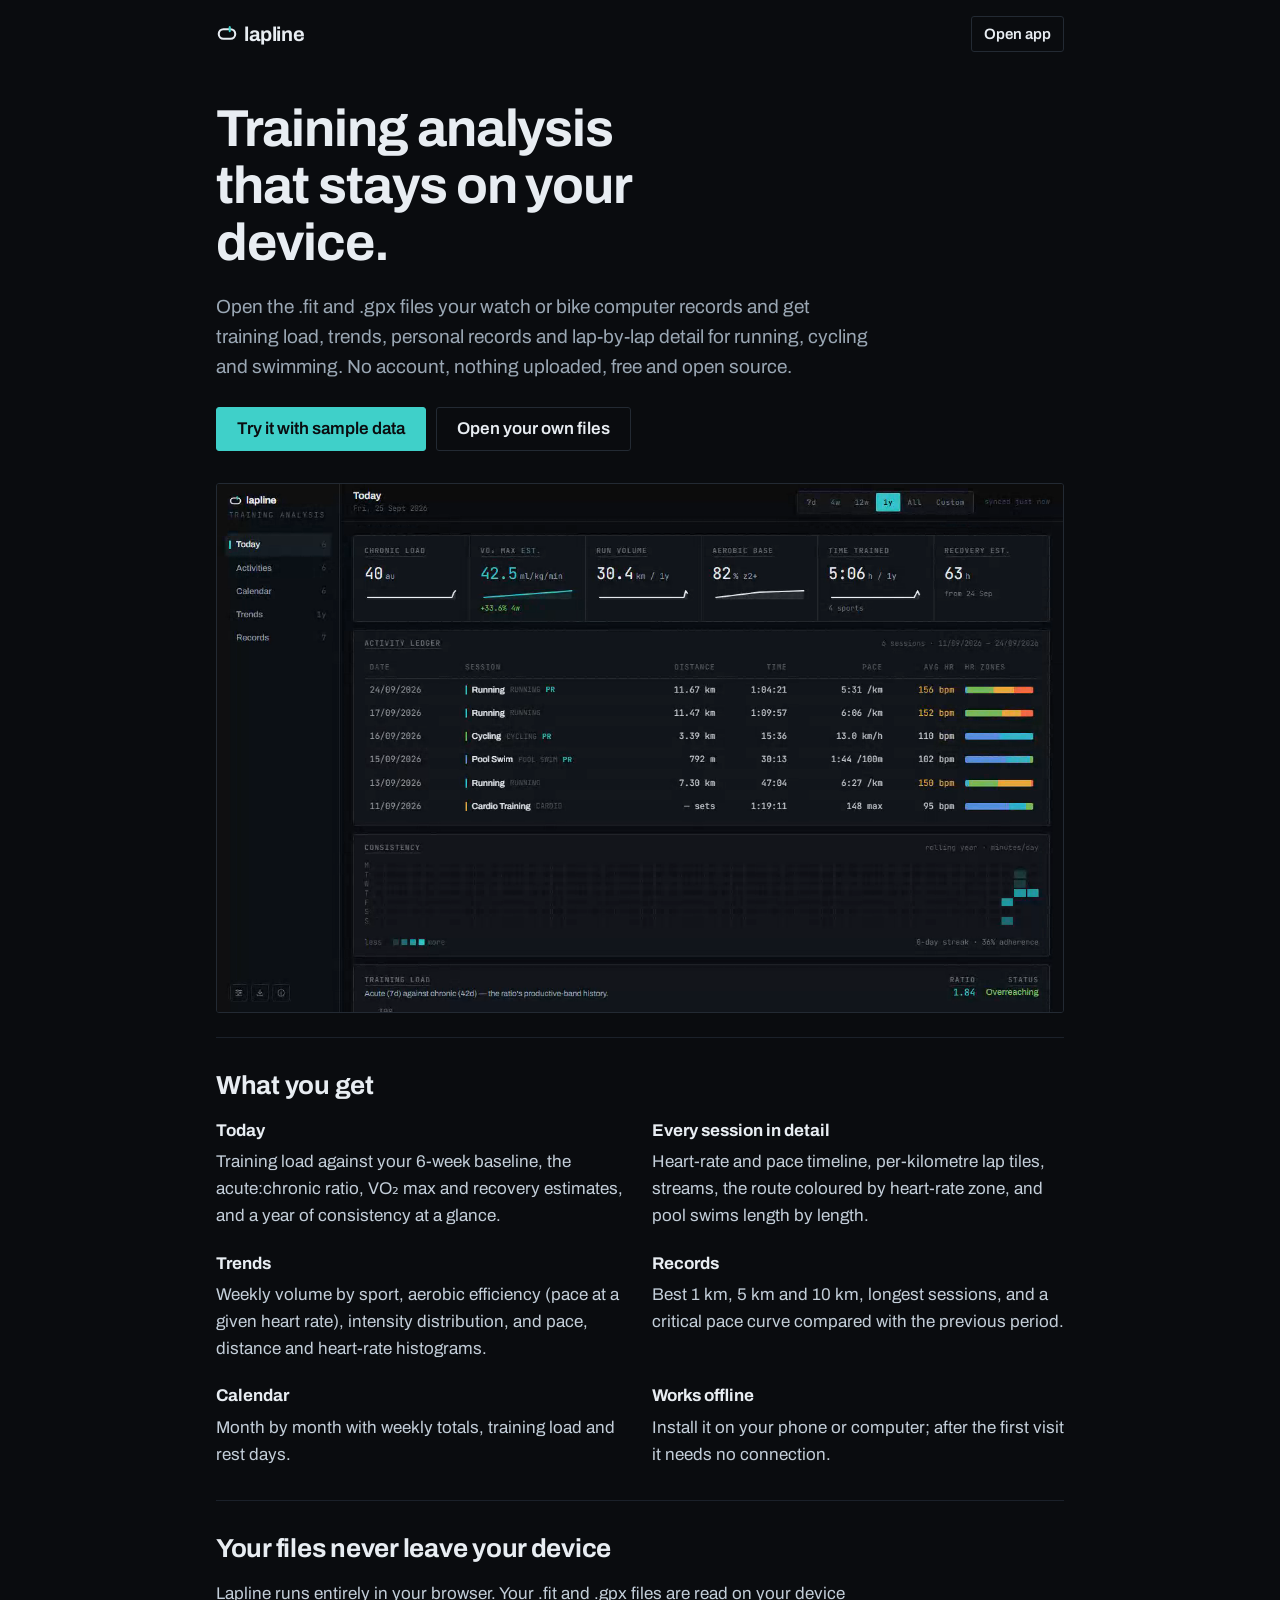
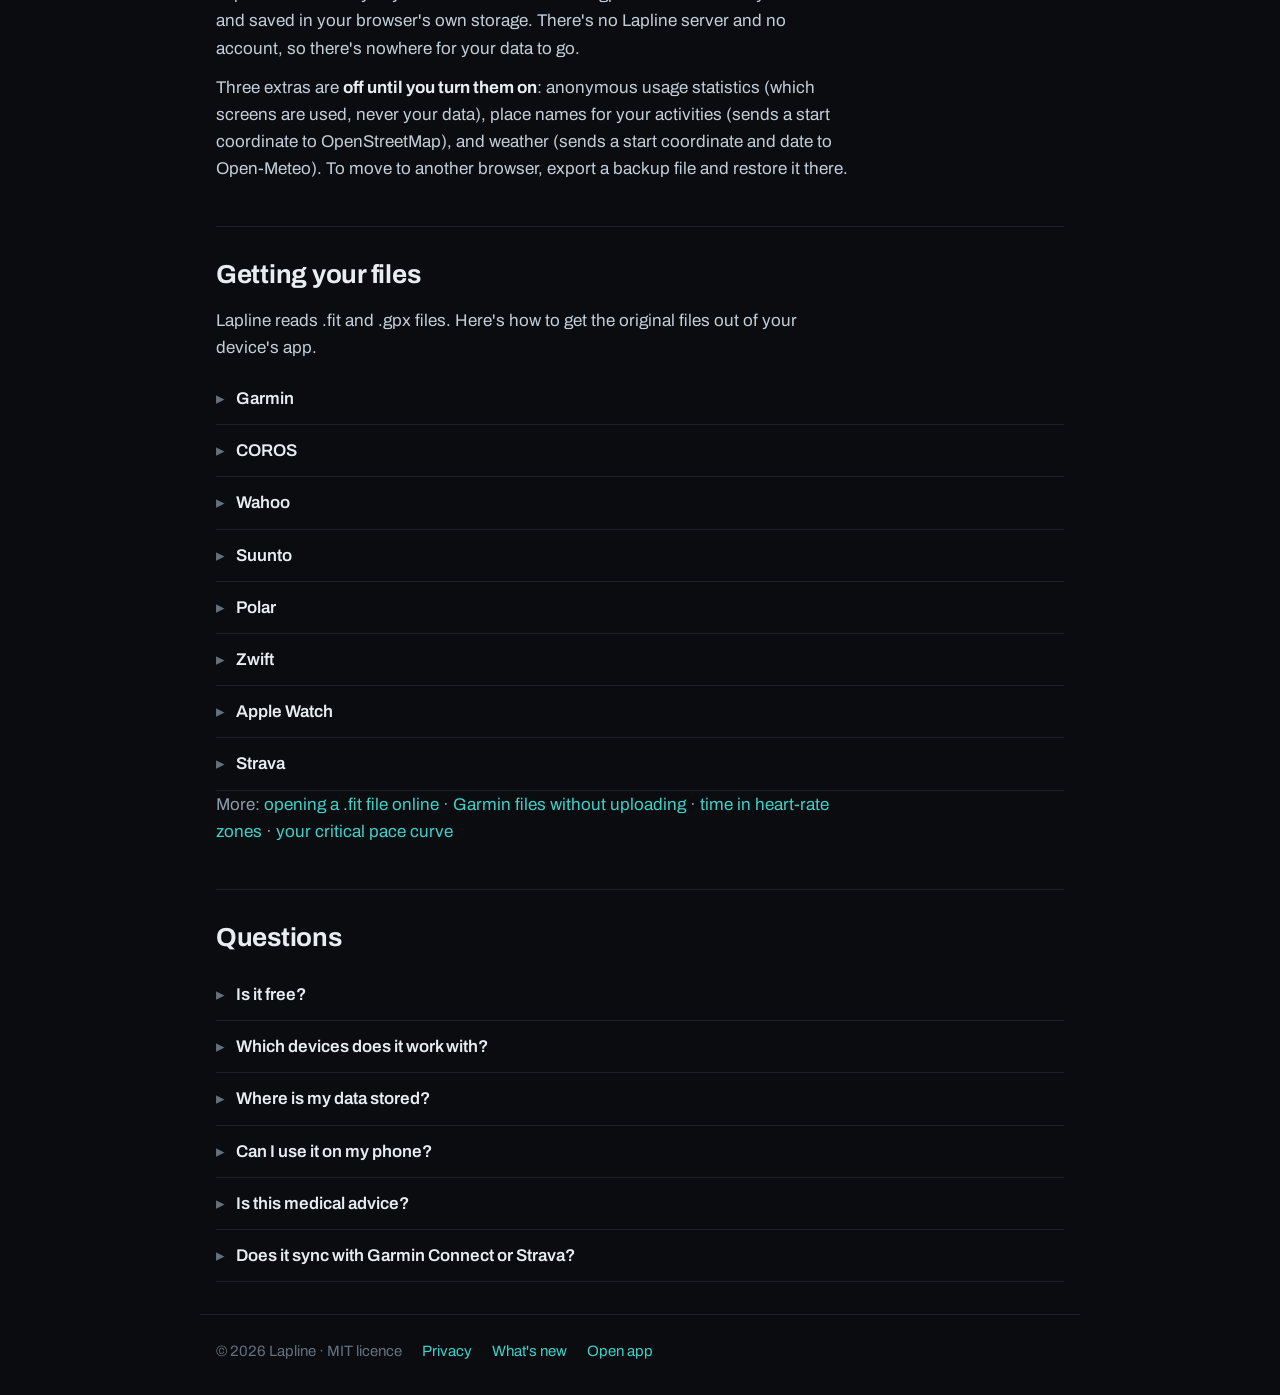
==== commit fd8daf71: "1.0.4" ====
--- a/index.html
+++ b/index.html
@@ -2,17 +2,144 @@
 <html lang="en">
   <head>
     <meta charset="UTF-8" />
-    <meta name="viewport" content="width=device-width, initial-scale=1.0" />
-    <title>Lapline</title>
+    <meta name="viewport" content="width=device-width, initial-scale=1.0, viewport-fit=cover" />
+    <title>Lapline: training analysis that stays on your device</title>
     <meta name="theme-color" content="#0a0c0f" />
-    <meta name="description" content="Training analysis that stays on your device. Drop in the .fit and .gpx files your watch or bike computer records: no account, nothing uploaded." />
+    <meta name="description" content="Open the .fit and .gpx files from your Garmin, COROS, Wahoo, Suunto, Polar or Apple Watch and get training load, trends, records and lap-by-lap detail. Free, open source, no account, and your files never leave your device." />
     <link rel="icon" type="image/svg+xml" href="/icons/favicon.svg" />
     <link rel="icon" type="image/png" sizes="32x32" href="/icons/favicon-32.png" />
     <link rel="apple-touch-icon" href="/icons/apple-touch-icon.png" />
     <link rel="manifest" href="/manifest.webmanifest" />
-    <script type="module" crossorigin src="/assets/index-Dv_1Pt4Z.js"></script>
-    <link rel="stylesheet" crossorigin href="/assets/index-BBtSFl7t.css">
+    <meta property="og:title" content="Lapline: training analysis that stays on your device" />
+    <meta property="og:description" content="Training load, trends, records and lap detail from your .fit and .gpx files. Free, open source, nothing uploaded." />
+    <meta property="og:image" content="/landing/screenshot.png" />
+    <script>
+      // People who use the app go straight to it: the installed app (older
+      // installs start here), old #/ links, and anyone with Lapline data in
+      // this browser. ?home shows this page anyway.
+      (function () {
+        if (new URLSearchParams(location.search).has('home')) return;
+        var go = function () { location.replace('/app/' + location.hash); };
+        if (/^#\//.test(location.hash) || matchMedia('(display-mode: standalone)').matches || navigator.standalone) return go();
+        if (!window.indexedDB || !indexedDB.databases) return;
+        var root = document.documentElement;
+        root.style.visibility = 'hidden';
+        var show = function () { root.style.visibility = ''; };
+        setTimeout(show, 800);
+        indexedDB.databases().then(function (dbs) {
+          if (dbs.some(function (d) { return d.name === 'HealthTracker'; })) go();
+          else show();
+        }, show);
+      })();
+    </script>
+    <script type="module" crossorigin src="/assets/import-guides-5HExj61p.js"></script>
+    <script type="module" crossorigin src="/assets/main-B8eptAsD.js"></script>
+    <link rel="stylesheet" crossorigin href="/assets/main-ahmoyQV7.css">
   </head>
   <body>
+    <header class="l-top">
+      <a class="l-brand" href="/?home" aria-label="Lapline home">
+        <svg width="22" height="22" viewBox="0 0 64 64" aria-hidden="true">
+          <rect x="8" y="18" width="48" height="28" rx="14" fill="none" stroke="currentColor" stroke-width="6" />
+          <line x1="40" y1="12" x2="40" y2="24" stroke="var(--accent)" stroke-width="6" stroke-linecap="round" />
+        </svg>
+        lapline
+      </a>
+      <a class="l-btn l-btn-quiet" href="/app/">Open app</a>
+    </header>
+
+    <main>
+      <section class="l-hero">
+        <h1>Training analysis that stays on your device.</h1>
+        <p class="l-lede">
+          Open the .fit and .gpx files your watch or bike computer records and get training load, trends,
+          personal records and lap-by-lap detail for running, cycling and swimming. No account, nothing
+          uploaded, free and open source.
+        </p>
+        <div class="l-actions">
+          <a class="l-btn l-btn-primary" href="/app/?sample=1">Try it with sample data</a>
+          <a class="l-btn" href="/app/">Open your own files</a>
+        </div>
+        <figure class="l-shot">
+          <!-- The tour video is attached by src/landing/main.ts after the page
+               has loaded, and only where WebM plays; otherwise this still stays. -->
+          <img class="l-video" src="/landing/screenshot.png" alt="Lapline showing a run: headline numbers, a heart-rate and pace timeline, and lap tiles" />
+        </figure>
+      </section>
+
+      <section class="l-section" aria-labelledby="what">
+        <h2 id="what">What you get</h2>
+        <ul class="l-features">
+          <li><strong>Today</strong> Training load against your 6-week baseline, the acute:chronic ratio, VO₂ max and recovery estimates, and a year of consistency at a glance.</li>
+          <li><strong>Every session in detail</strong> Heart-rate and pace timeline, per-kilometre lap tiles, streams, the route coloured by heart-rate zone, and pool swims length by length.</li>
+          <li><strong>Trends</strong> Weekly volume by sport, aerobic efficiency (pace at a given heart rate), intensity distribution, and pace, distance and heart-rate histograms.</li>
+          <li><strong>Records</strong> Best 1 km, 5 km and 10 km, longest sessions, and a critical pace curve compared with the previous period.</li>
+          <li><strong>Calendar</strong> Month by month with weekly totals, training load and rest days.</li>
+          <li><strong>Works offline</strong> Install it on your phone or computer; after the first visit it needs no connection.</li>
+        </ul>
+      </section>
+
+      <section class="l-section" aria-labelledby="privacy">
+        <h2 id="privacy">Your files never leave your device</h2>
+        <p>
+          Lapline runs entirely in your browser. Your .fit and .gpx files are read on your device and saved in your
+          browser's own storage. There's no Lapline server and no account, so there's nowhere for your data to go.
+        </p>
+        <p>
+          Three extras are <strong>off until you turn them on</strong>: anonymous usage statistics (which screens are used,
+          never your data), place names for your activities (sends a start coordinate to OpenStreetMap), and weather (sends
+          a start coordinate and date to Open-Meteo). To move to another browser, export a backup file and restore it there.
+        </p>
+      </section>
+
+      <section class="l-section" aria-labelledby="guides">
+        <h2 id="guides">Getting your files</h2>
+        <p>Lapline reads .fit and .gpx files. Here's how to get the original files out of your device's app.</p>
+        <div id="import-guides" class="l-guides"></div>
+        <p class="l-more">
+          More: <a href="/guides/open-fit-file/">opening a .fit file online</a> ·
+          <a href="/guides/garmin-fit-file-without-uploading/">Garmin files without uploading</a> ·
+          <a href="/guides/heart-rate-zones-from-fit-file/">time in heart-rate zones</a> ·
+          <a href="/guides/critical-pace/">your critical pace curve</a>
+        </p>
+        <noscript><p>Open the app's Import dialog for step-by-step guides for each device.</p></noscript>
+      </section>
+
+      <section class="l-section" aria-labelledby="faq">
+        <h2 id="faq">Questions</h2>
+        <details class="l-faq">
+          <summary>Is it free?</summary>
+          <p>Yes. Lapline is free and open source under the MIT licence. There's no paid tier and nothing to sign up for.</p>
+        </details>
+        <details class="l-faq">
+          <summary>Which devices does it work with?</summary>
+          <p>Anything that records .fit or .gpx files: Garmin, COROS, Wahoo, Suunto, Polar, Zwift, bike computers, and Apple Watch through an export app such as HealthFit. .tcx files aren't supported yet.</p>
+        </details>
+        <details class="l-faq">
+          <summary>Where is my data stored?</summary>
+          <p>In your browser, on your device. Each browser keeps its own copy, so a different browser or computer starts empty: use Settings → Backup to export everything as one file and restore it there. Clearing your browser's data for this site deletes it.</p>
+        </details>
+        <details class="l-faq">
+          <summary>Can I use it on my phone?</summary>
+          <p>Yes. Open Lapline in your phone's browser and add it to your Home Screen. On iPhone and iPad this also matters for your data: Safari deletes a website's saved data after 7 days without a visit unless it's installed.</p>
+        </details>
+        <details class="l-faq">
+          <summary>Is this medical advice?</summary>
+          <p>No. VO₂ max, training effect, recovery time and training load are estimates for training guidance. They can be wrong and can't diagnose anything. If you have a health condition, talk to a doctor before changing your training.</p>
+        </details>
+        <details class="l-faq">
+          <summary>Does it sync with Garmin Connect or Strava?</summary>
+          <p>No, on purpose: syncing needs a server and an account. You bring the files. In Chrome or Edge on a computer you can also connect a Garmin watch's USB folder once and re-sync it with one click.</p>
+        </details>
+      </section>
+    </main>
+
+    <footer class="l-foot">
+      <span>© 2026 Lapline · MIT licence</span>
+      <a href="/?home#privacy">Privacy</a>
+      <a href="/changelog/">What's new</a>
+      <a href="/app/">Open app</a>
+    </footer>
+
   </body>
-</html>+</html>
--- a/assets/main-ahmoyQV7.css
+++ b/assets/main-ahmoyQV7.css
@@ -0,0 +1 @@
+@font-face{font-family:Archivo;font-style:normal;font-weight:400;font-display:swap;src:url(/assets/archivo-latin-variable-E0tuGl4L.woff2) format("woff2")}@font-face{font-family:Archivo;font-style:normal;font-weight:500;font-display:swap;src:url(/assets/archivo-latin-variable-E0tuGl4L.woff2) format("woff2")}@font-face{font-family:Archivo;font-style:normal;font-weight:600;font-display:swap;src:url(/assets/archivo-latin-variable-E0tuGl4L.woff2) format("woff2")}@font-face{font-family:Archivo;font-style:normal;font-weight:700;font-display:swap;src:url(/assets/archivo-latin-variable-E0tuGl4L.woff2) format("woff2")}@font-face{font-family:JetBrains Mono;font-style:normal;font-weight:300;font-display:swap;src:url(/assets/jetbrains-mono-latin-variable-B9CIFXIH.woff2) format("woff2")}@font-face{font-family:JetBrains Mono;font-style:normal;font-weight:400;font-display:swap;src:url(/assets/jetbrains-mono-latin-variable-B9CIFXIH.woff2) format("woff2")}@font-face{font-family:JetBrains Mono;font-style:normal;font-weight:500;font-display:swap;src:url(/assets/jetbrains-mono-latin-variable-B9CIFXIH.woff2) format("woff2")}@font-face{font-family:JetBrains Mono;font-style:normal;font-weight:600;font-display:swap;src:url(/assets/jetbrains-mono-latin-variable-B9CIFXIH.woff2) format("woff2")}:root{color-scheme:dark;--bg-app: #0a0c0f;--bg-nav: #0c0f13;--bg-panel: #12161b;--bg-well: #0e1216;--bg-row-active: #151b22;--bg-row-hover: #171d25;--line-panel: #232a33;--line-soft: #1b212a;--line-row: #161c23;--line-chip: #2a3340;--radius: 3px;--radius-sm: 2px;--ink-1: #e8edf2;--ink-2: #c3ced9;--ink-3: #9aa7b4;--ink-4: #8d9aa8;--ink-5: #64717e;--ink-6: #4d5865;--ink-7: #3c4653;--accent: #3fd0c9;--accent-hover: #7ce4de;--neutral-bar: #3a4553;--neutral-bar-last: #5f6e80;--neutral-bar-alt: #38434f;--neutral-line: #4a5766;--zone-1: #5d8ee0;--zone-2: #3fc0c9;--zone-3: #7cc45a;--zone-4: #e3a53d;--zone-5: #e2603f;--sport-running: #3fd0c9;--sport-cycling: #7cc45a;--sport-pool-swim: #5d8ee0;--sport-cardio: #e3a53d;--sport-climbing: #a682e0;--sport-other: #8d9aa8;--positive: #7cc45a;--caution: #e3a53d;--alert: #e2603f;--heat-0: #0e1216;--heat-1: #1d3a3d;--heat-2: #237076;--heat-3: #2ba3a2;--heat-4: #3fd0c9;--text-scale: 1;--fs-xs: calc(11px * var(--text-scale));--fs-sm: calc(12px * var(--text-scale));--fs-base: calc(13px * var(--text-scale));--fs-md: calc(14px * var(--text-scale));--fs-lg: calc(15px * var(--text-scale));--fs-xl: calc(20px * var(--text-scale));--fs-2xl: calc(24px * var(--text-scale));--fs-3xl: calc(32px * var(--text-scale));--fs-display: calc(76px * var(--text-scale));--fw-regular: 400;--fw-medium: 500;--fw-semibold: 600;--fw-bold: 700;--tracking-tight: -.02em;--tracking-wide: .05em;--tracking-caps: .1em;--tracking-wider: .18em;--space-1: 2px;--space-2: 4px;--space-3: 6px;--space-4: 8px;--space-5: 10px;--space-6: 12px;--space-7: 16px;--space-8: 20px;--space-9: 24px;--space-10: 32px;--control-h: 30px;--control-h-sm: 26px;--font-sans: "Archivo", ui-sans-serif, system-ui, -apple-system, sans-serif;--font-mono: "JetBrains Mono", ui-monospace, "SF Mono", "Cascadia Mono", "Consolas", monospace;--header-height: 62px;--page: var(--bg-app);--surface: var(--bg-panel);--surface-sunken: var(--bg-well);--ink: var(--ink-1);--ink-secondary: var(--ink-3);--ink-muted: var(--ink-5);--border: var(--line-panel);--border-strong: var(--ink-6);--hairline: var(--line-row);--good: var(--positive);--good-text: var(--positive);--warning: var(--caution);--serious: var(--alert);--critical: var(--alert);--font: var(--font-mono)}@media (max-width: 720px){:root{--fs-xs: calc(12px * var(--text-scale));--fs-sm: calc(13px * var(--text-scale));--fs-base: calc(14px * var(--text-scale));--fs-md: calc(15px * var(--text-scale));--fs-lg: calc(16px * var(--text-scale));--fs-xl: calc(21px * var(--text-scale))}}*{box-sizing:border-box}html{-webkit-text-size-adjust:100%;text-size-adjust:100%}body{margin:0;background:var(--bg-app);color:var(--ink-2);font-family:var(--font-sans);font-size:calc(17px * var(--text-scale));line-height:1.6;-webkit-font-smoothing:antialiased;-webkit-tap-highlight-color:transparent}a{color:var(--accent);text-decoration:none}a:hover{color:var(--accent-hover)}.l-top,main,.l-foot{width:100%;max-width:880px;margin:0 auto;padding-left:max(var(--space-7),env(safe-area-inset-left));padding-right:max(var(--space-7),env(safe-area-inset-right))}.l-top{display:flex;align-items:center;justify-content:space-between;padding-top:calc(var(--space-7) + env(safe-area-inset-top));padding-bottom:var(--space-7)}.l-brand{display:inline-flex;align-items:center;gap:var(--space-3);color:var(--ink-1);font-weight:var(--fw-bold);font-size:calc(20px * var(--text-scale));font-variation-settings:"wdth" 118;letter-spacing:-.02em}.l-brand:hover{color:var(--ink-1)}.l-hero{padding:var(--space-10) 0 var(--space-9)}.l-hero h1{margin:0;color:var(--ink-1);font-size:clamp(32px,6vw,52px);line-height:1.1;letter-spacing:-.02em;font-weight:var(--fw-bold);max-width:16ch}.l-lede{margin:var(--space-8) 0 0;max-width:60ch;color:var(--ink-3);font-size:calc(19px * var(--text-scale))}.l-actions{display:flex;flex-wrap:wrap;gap:var(--space-5);margin-top:var(--space-9)}.l-btn{display:inline-flex;align-items:center;justify-content:center;min-height:44px;padding:0 var(--space-8);border:1px solid var(--line-panel);border-radius:var(--radius);color:var(--ink-1);font-weight:var(--fw-semibold)}.l-btn:hover{border-color:var(--ink-6);color:var(--ink-1)}.l-btn-primary{background:var(--accent);border-color:var(--accent);color:var(--bg-app)}.l-btn-primary:hover{background:var(--accent-hover);border-color:var(--accent-hover);color:var(--bg-app)}.l-btn-quiet{min-height:36px;padding:0 var(--space-6);font-size:calc(15px * var(--text-scale))}.l-shot{margin:var(--space-10) 0 0}.l-video{display:block;width:100%;height:auto;aspect-ratio:16 / 10;object-fit:cover;border:1px solid var(--line-panel);border-radius:var(--radius);background:var(--bg-panel)}.l-section{padding:var(--space-10) 0;border-top:1px solid var(--line-soft)}.l-section h2{margin:0 0 var(--space-7);color:var(--ink-1);font-size:calc(26px * var(--text-scale));line-height:1.2;letter-spacing:-.01em}.l-section p{max-width:64ch;margin:0 0 var(--space-6)}.l-section strong{color:var(--ink-1)}.l-features{list-style:none;margin:0;padding:0;display:grid;grid-template-columns:repeat(auto-fit,minmax(min(100%,340px),1fr));gap:var(--space-8) var(--space-9)}.l-features strong{display:block;margin-bottom:var(--space-2);color:var(--ink-1)}.l-guides{display:flex;flex-direction:column}.l-guide,.l-faq{border-bottom:1px solid var(--line-soft)}.l-guide summary,.l-faq summary{cursor:pointer;padding:var(--space-6) 0;color:var(--ink-1);font-weight:var(--fw-semibold);list-style:none}.l-guide summary::-webkit-details-marker,.l-faq summary::-webkit-details-marker{display:none}.l-guide summary:before,.l-faq summary:before{content:"▸";display:inline-block;width:1.2em;color:var(--ink-5);transition:transform .15s ease}.l-guide[open] summary:before,.l-faq[open] summary:before{transform:rotate(90deg)}.l-guide ol{margin:0 0 var(--space-5);padding-left:var(--space-10)}.l-guide li+li{margin-top:var(--space-3)}.l-guide p,.l-faq p{margin:0 0 var(--space-7);padding-left:1.2em;color:var(--ink-3)}.l-foot{display:flex;flex-wrap:wrap;gap:var(--space-4) var(--space-8);padding-top:var(--space-9);padding-bottom:calc(var(--space-10) + env(safe-area-inset-bottom));border-top:1px solid var(--line-soft);color:var(--ink-5);font-size:calc(15px * var(--text-scale))}.l-hero-small{padding-bottom:var(--space-7)}.l-release{padding:var(--space-9) 0;border-top:1px solid var(--line-soft)}.l-release h2{margin:0 0 var(--space-6);color:var(--ink-1);font-family:var(--font-mono);font-size:calc(22px * var(--text-scale))}.l-release-date{margin-left:var(--space-5);color:var(--ink-5);font-family:var(--font-sans);font-size:calc(15px * var(--text-scale));font-weight:var(--fw-regular)}.l-release ul{margin:0;padding-left:var(--space-8);max-width:68ch}.l-release li+li{margin-top:var(--space-3)}.l-article{padding:var(--space-10) 0;max-width:68ch}.l-article h1{margin:0;color:var(--ink-1);font-size:clamp(30px,5vw,44px);line-height:1.15;letter-spacing:-.02em}.l-article h2{margin:var(--space-10) 0 var(--space-5);color:var(--ink-1);font-size:calc(22px * var(--text-scale));line-height:1.25}.l-article p,.l-article li{color:var(--ink-2)}.l-article ol,.l-article ul{padding-left:var(--space-8)}.l-article li+li{margin-top:var(--space-3)}.l-article strong{color:var(--ink-1)}.l-more{margin-top:var(--space-7);color:var(--ink-4)}
